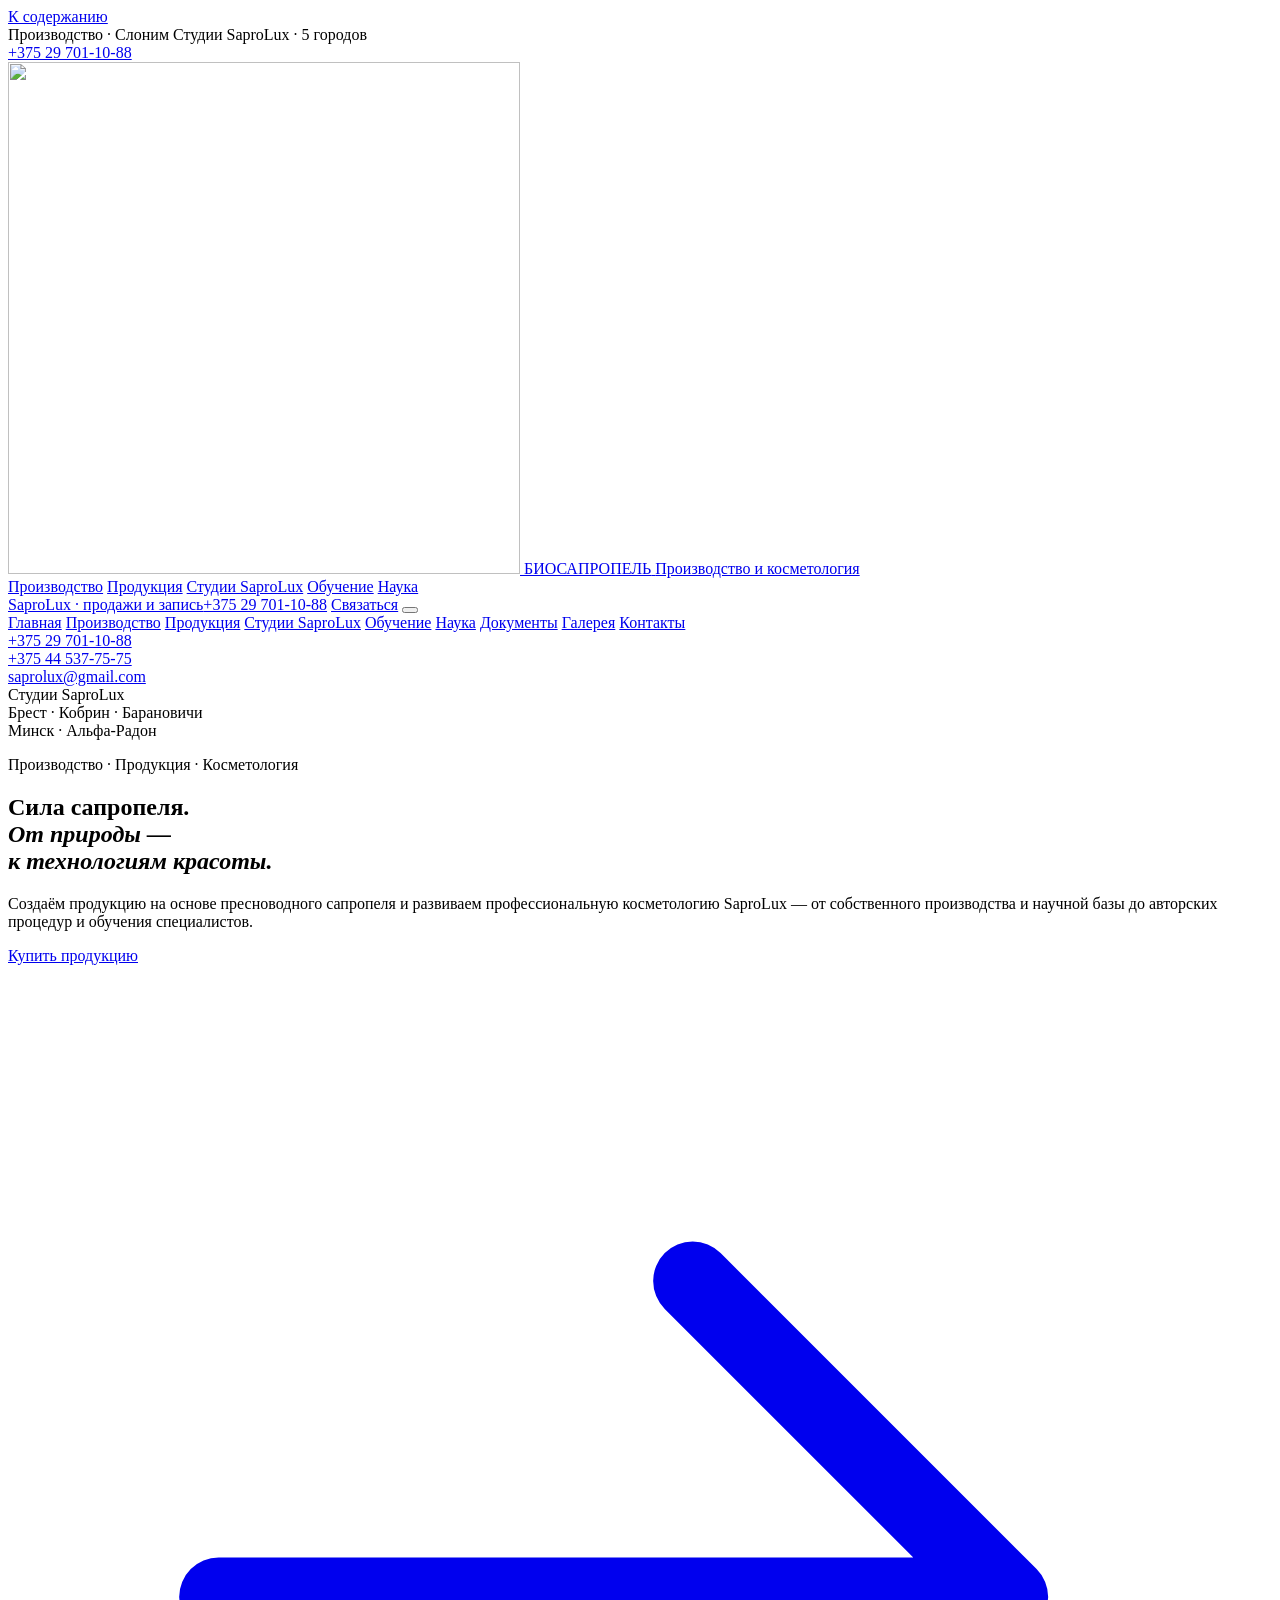
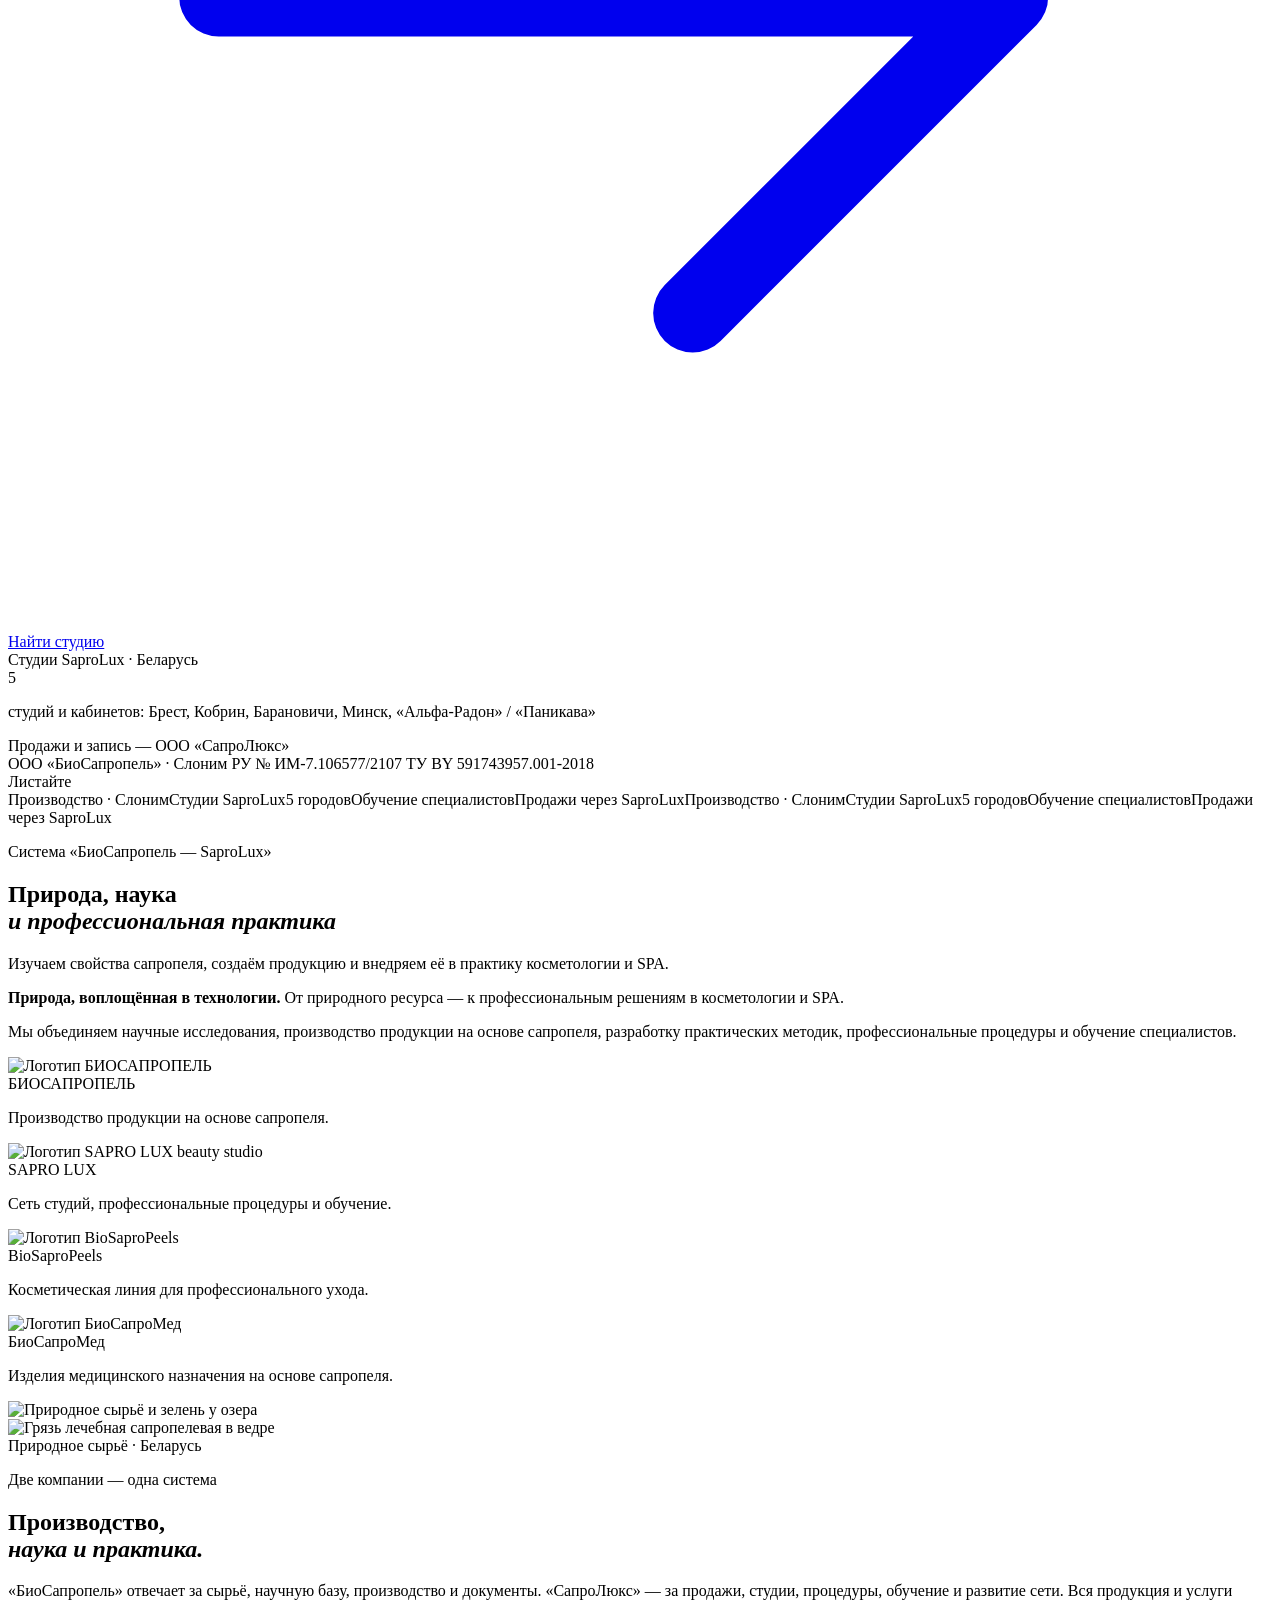
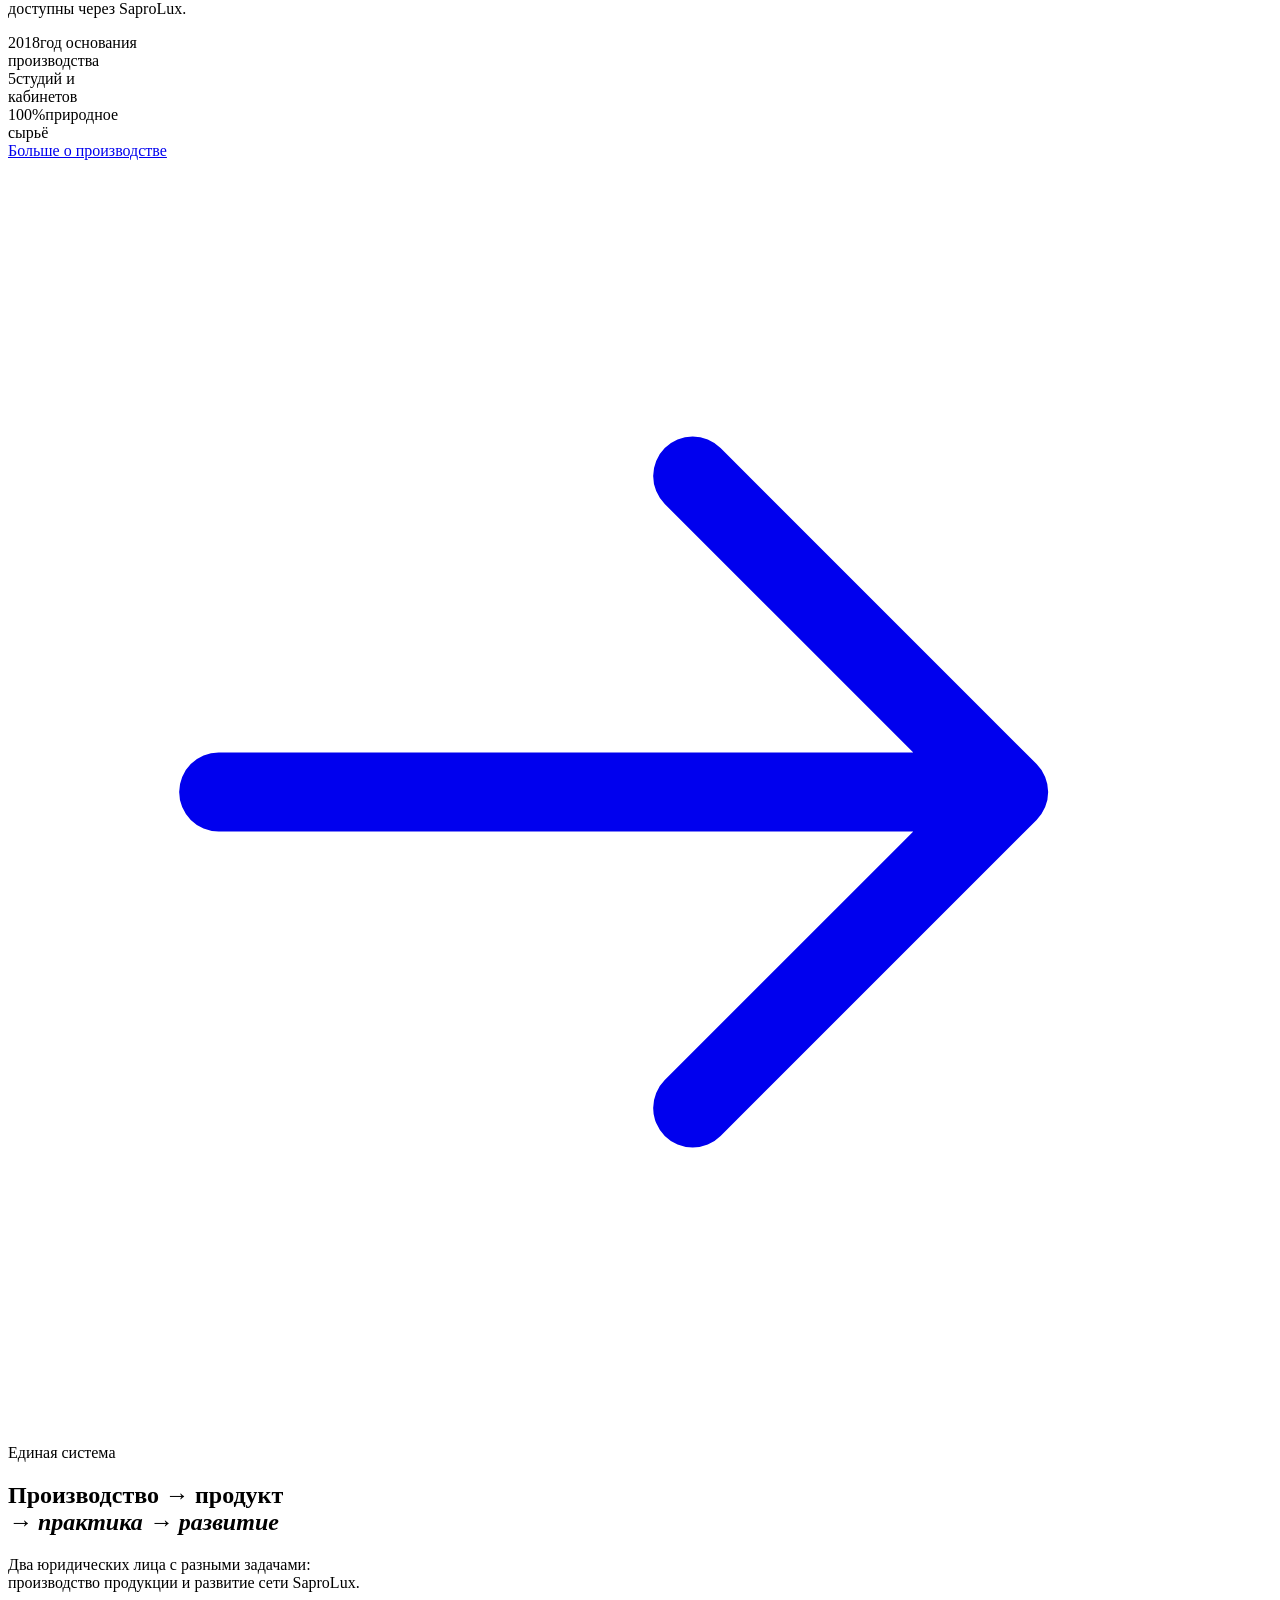
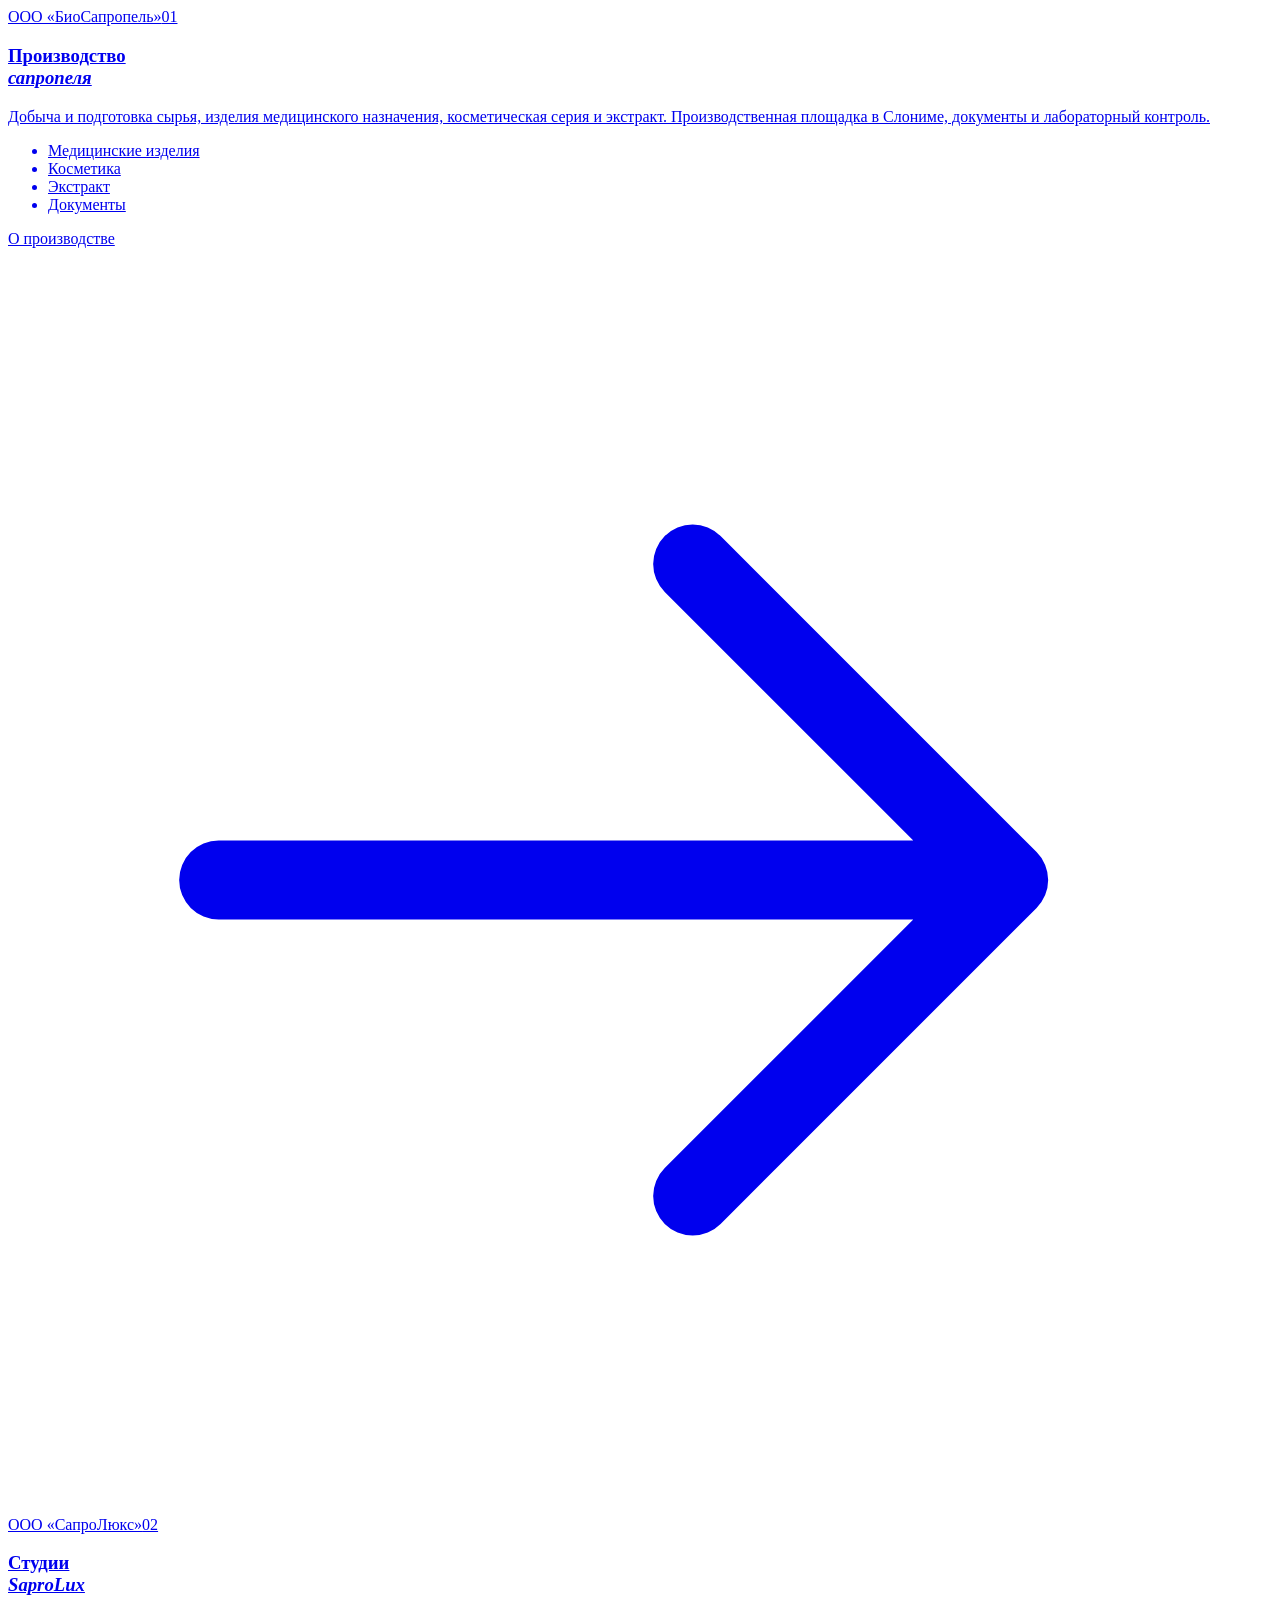
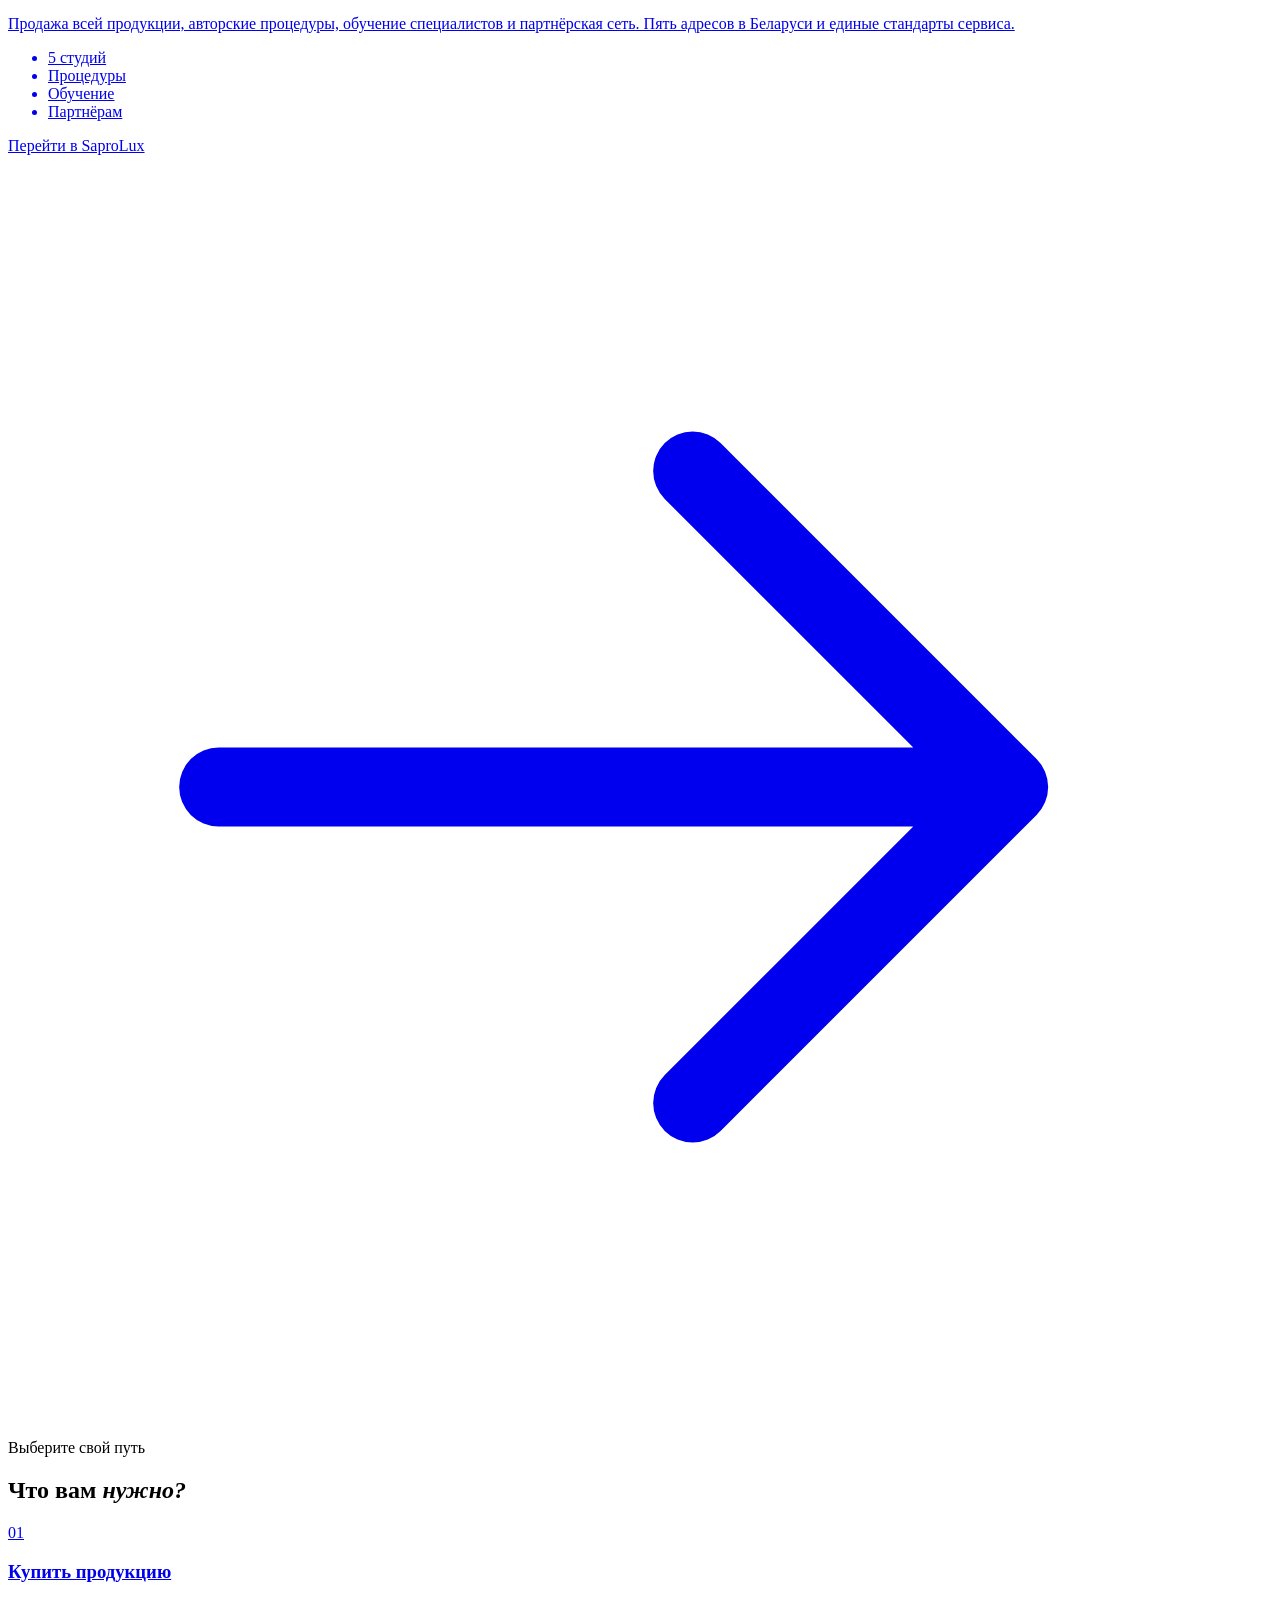
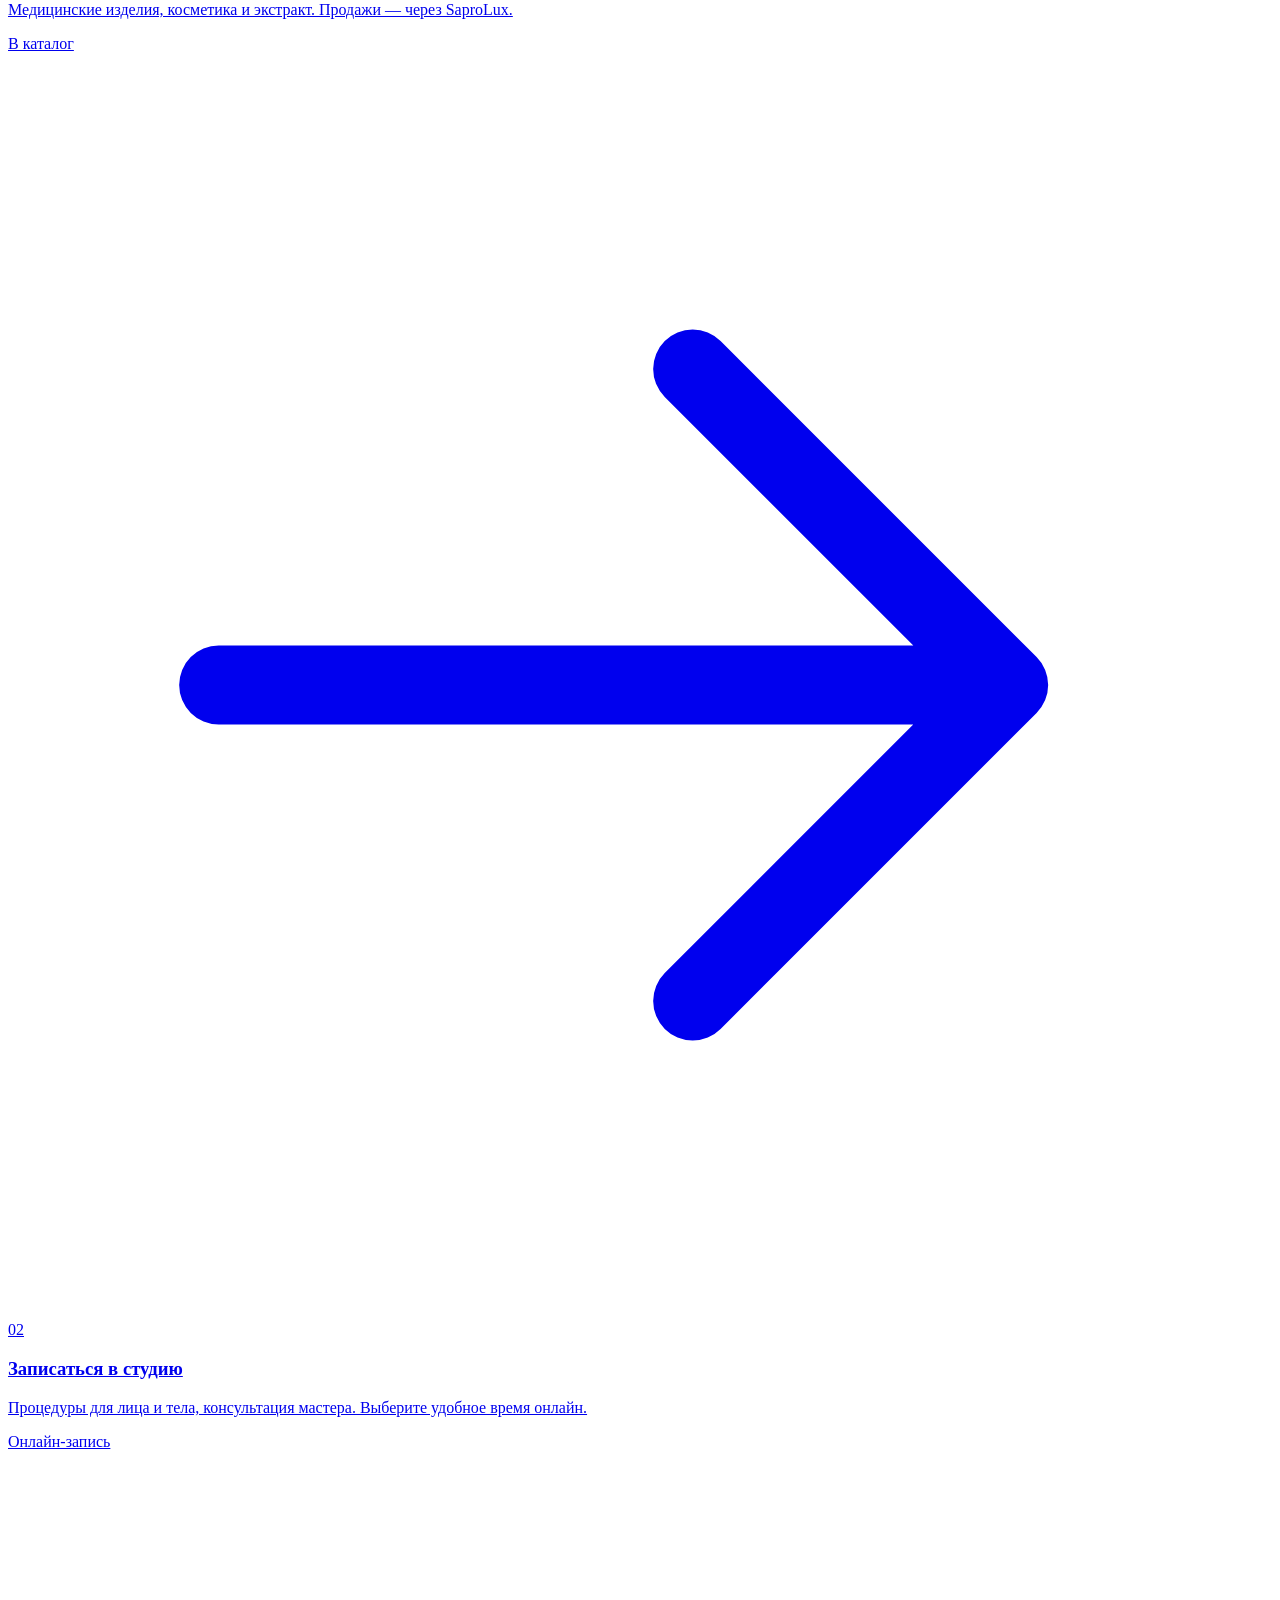
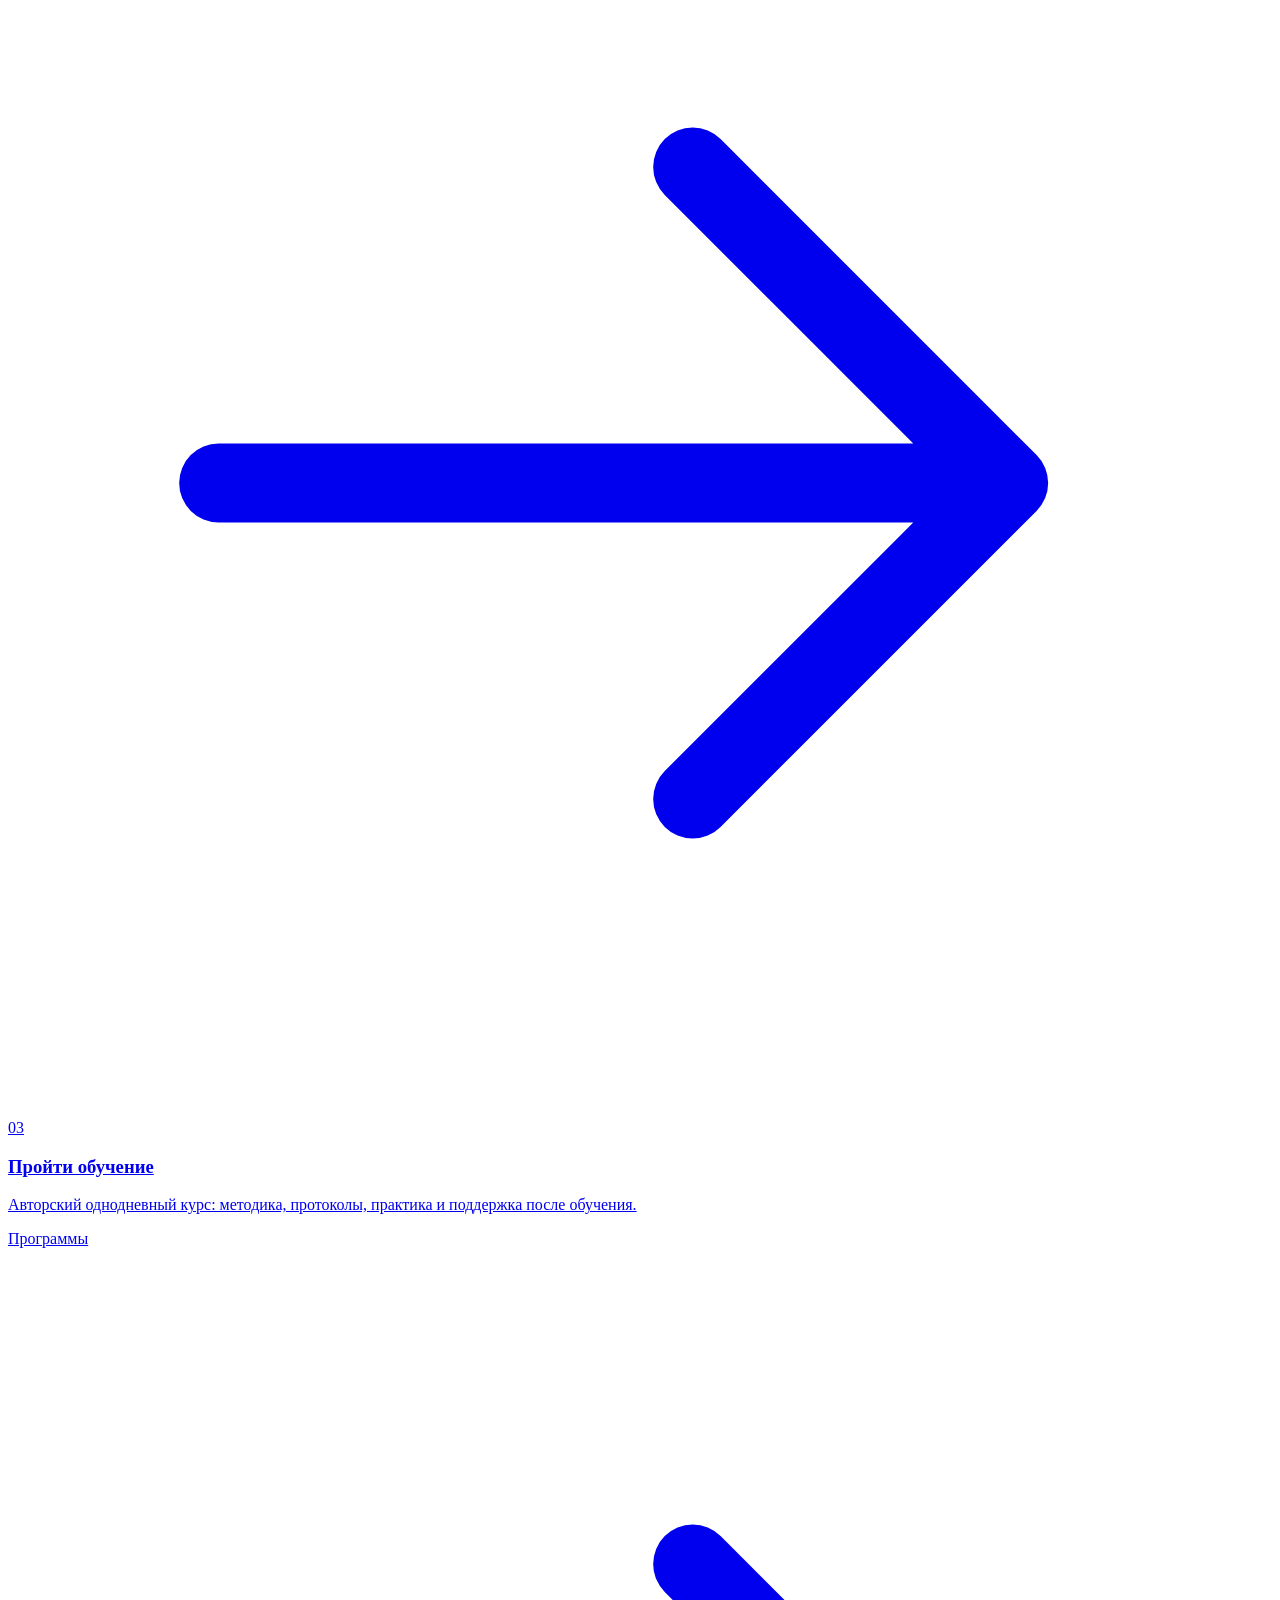
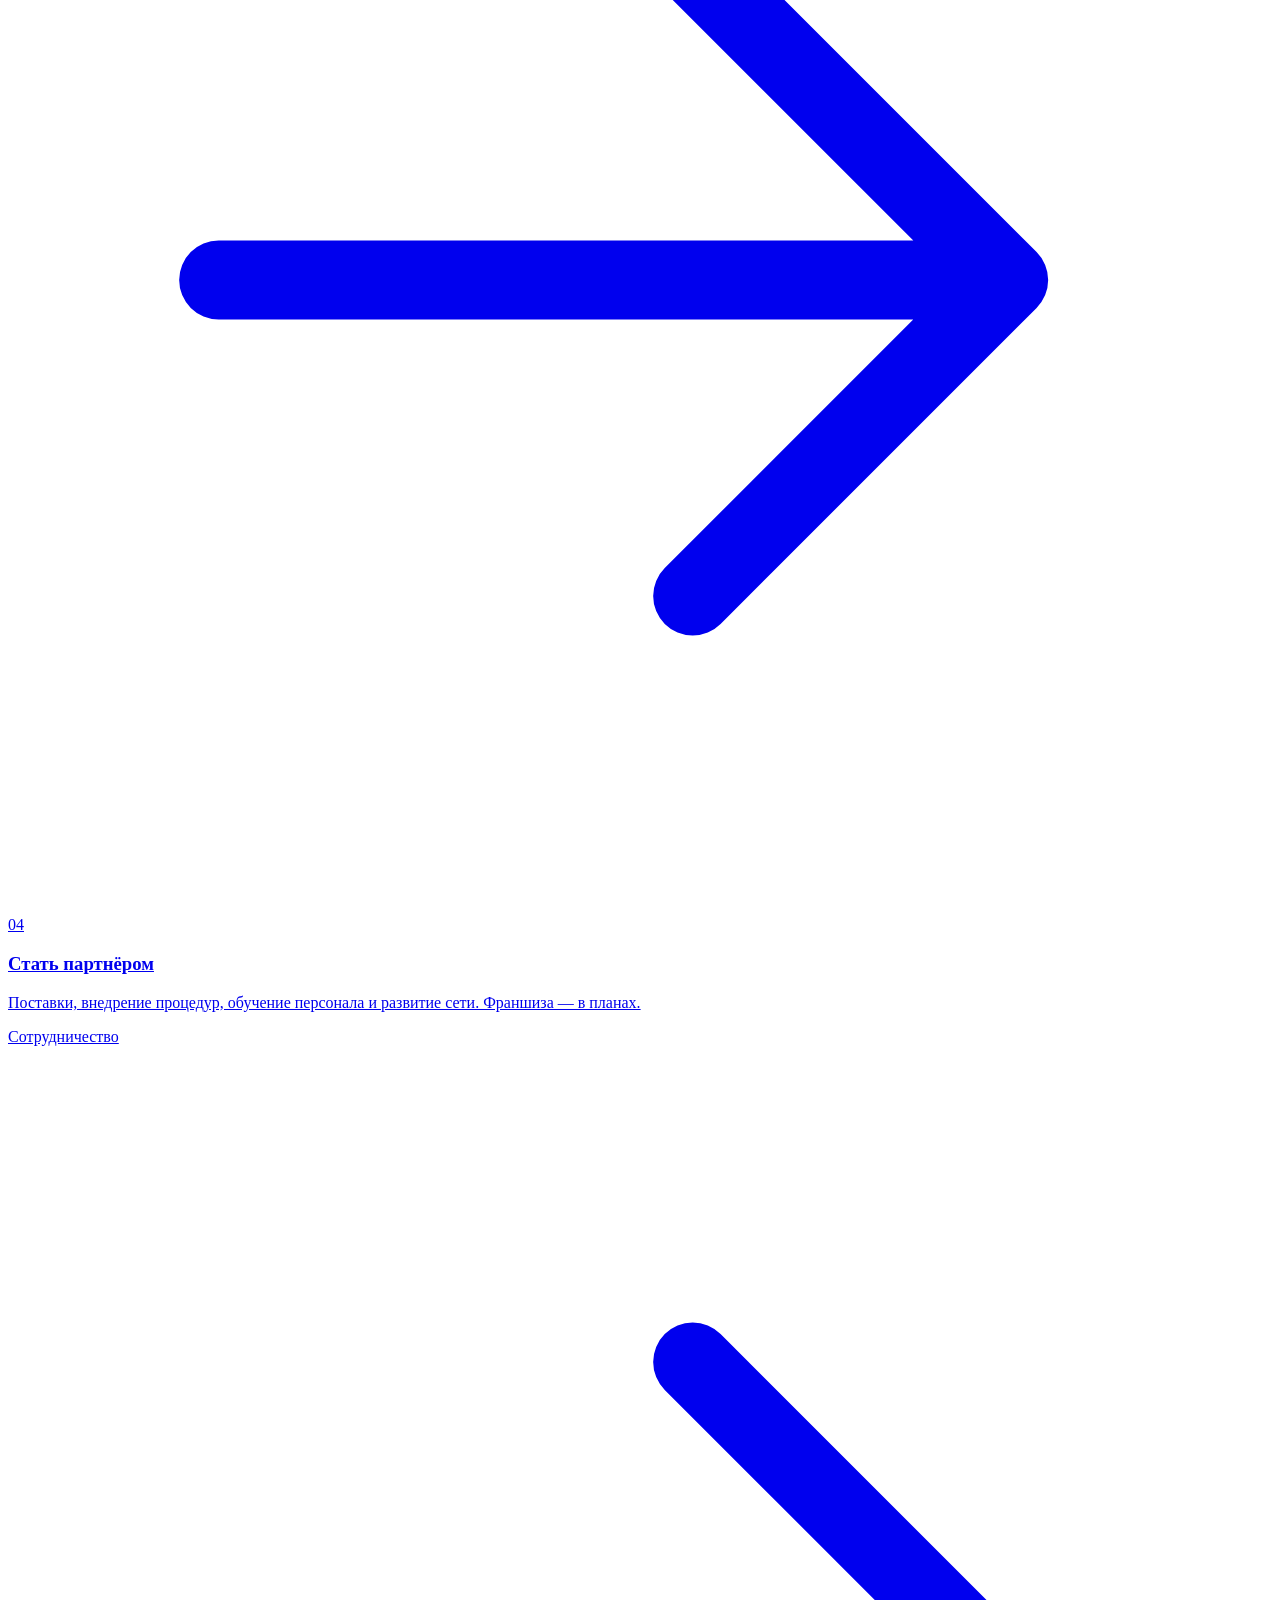
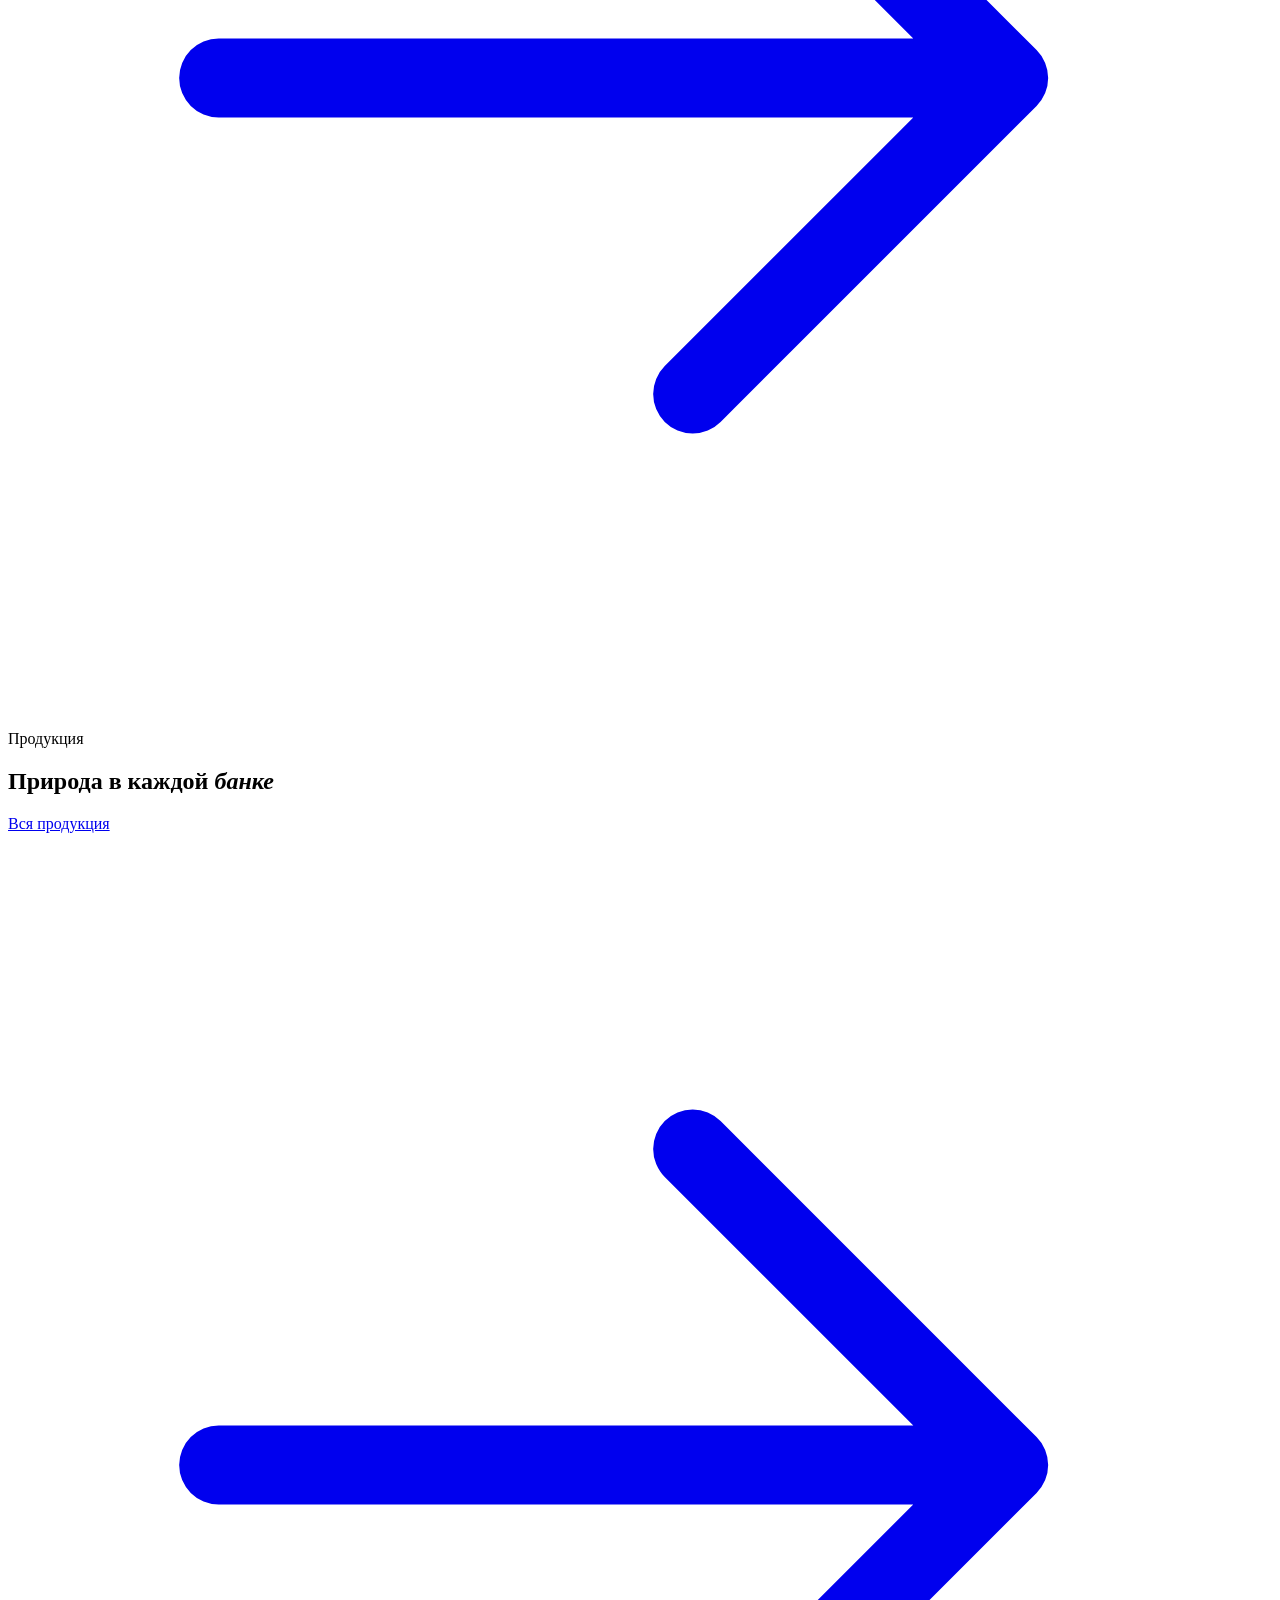
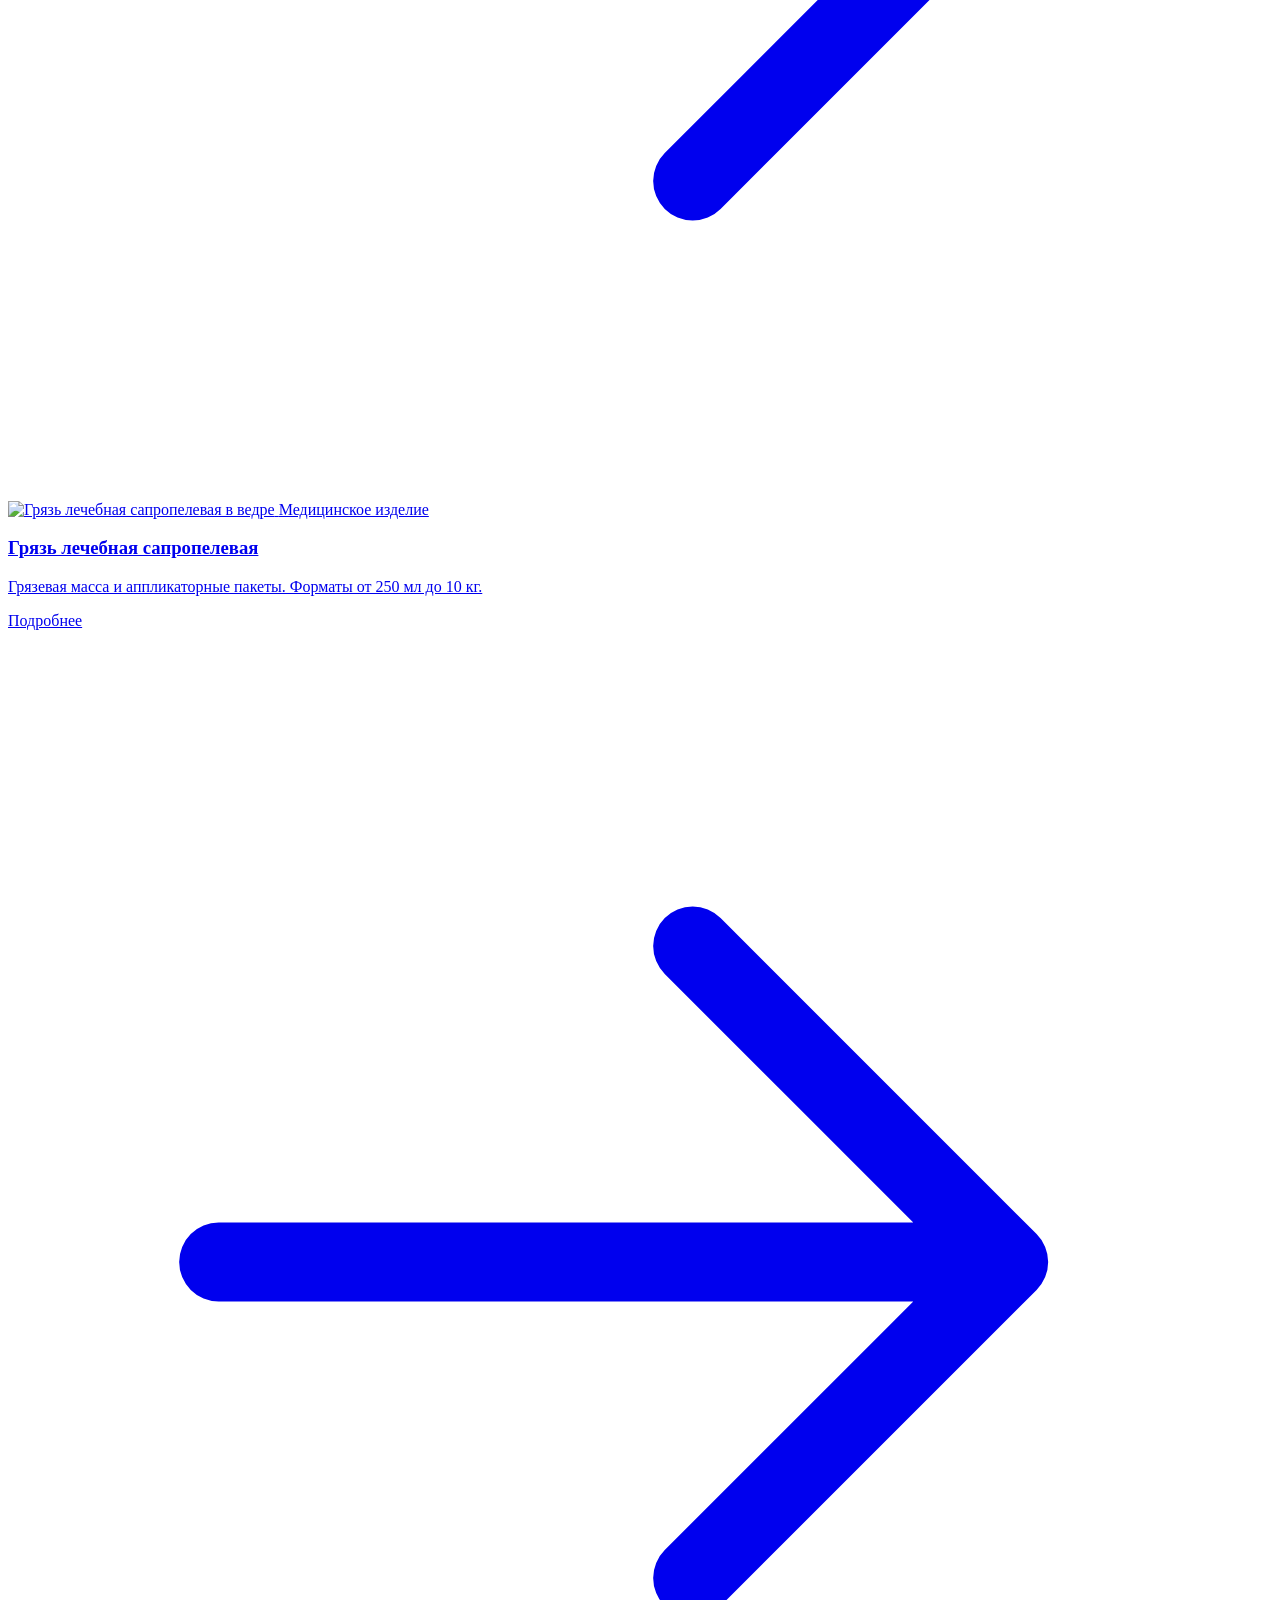
==== index.html @ c2a4fea3 "Add files via upload" ====
<!DOCTYPE html>
<html lang="ru">
<head>
  <meta charset="utf-8">
  <meta name="viewport" content="width=device-width, initial-scale=1">
  <meta name="theme-color" content="#07100b">
  <title>BIOSAPROPEL · производство, продукция и косметология SaproLux</title>
  <meta name="description" content="Собственное производство сапропелевой продукции, научная база, студии SaproLux, авторские процедуры и обучение специалистов.">
  <meta property="og:title" content="BIOSAPROPEL · производство, продукция и косметология SaproLux">
  <meta property="og:description" content="Собственное производство сапропелевой продукции, научная база, студии SaproLux, авторские процедуры и обучение специалистов.">
  <meta property="og:type" content="website">
  <link rel="canonical" href="https://biosapropel.by/">
  <meta property="og:url" content="https://biosapropel.by/">
  <meta property="og:site_name" content="BIOSAPROPEL">
  <meta property="og:locale" content="ru_RU">
  <meta property="og:image" content="https://biosapropel.by/assets/img/og-default.jpg">
  <meta property="og:image:width" content="1200">
  <meta property="og:image:height" content="630">
  <meta property="og:image:alt" content="BIOSAPROPEL — производство, продукция и косметология SaproLux">
  <meta name="twitter:card" content="summary_large_image">
  <meta name="twitter:title" content="BIOSAPROPEL · производство, продукция и косметология SaproLux">
  <meta name="twitter:description" content="Собственное производство сапропелевой продукции, научная база, студии SaproLux, авторские процедуры и обучение специалистов.">
  <meta name="twitter:image" content="https://biosapropel.by/assets/img/og-default.jpg">
  <link rel="icon" href="favicon.ico" sizes="any">
  <link rel="apple-touch-icon" href="assets/img/apple-touch-icon.png">
  <link rel="manifest" href="manifest.webmanifest">
  <link rel="icon" href="assets/img/favicon.svg" type="image/svg+xml">
  <link rel="stylesheet" href="assets/css/style.css">
  <script>document.documentElement.classList.add("js");</script>
  <script type="application/ld+json">
  {
    "@context": "https://schema.org",
    "@graph": [
      {
        "@type": "Organization",
        "@id": "https://biosapropel.by/#biosapropel",
        "name": "БиоСапропель",
        "legalName": "ООО «БиоСапропель»",
        "url": "https://biosapropel.by/",
        "logo": "https://biosapropel.by/assets/img/icon-512.png",
        "email": "biosapropel@mail.ru",
        "telephone": "+375445142225",
        "address": {
          "@type": "PostalAddress",
          "postalCode": "231800",
          "addressCountry": "BY",
          "addressRegion": "Гродненская область",
          "addressLocality": "Слоним",
          "streetAddress": "ул. Советская, 68А"
        }
      },
      {
        "@type": "Organization",
        "@id": "https://biosapropel.by/#saprolux",
        "name": "SaproLux",
        "legalName": "ООО «СапроЛюкс»",
        "email": "saprolux@gmail.com",
        "telephone": "+375297011088",
        "sameAs": ["https://instagram.com/sapro_lux"]
      },
      {
        "@type": "WebSite",
        "@id": "https://biosapropel.by/#website",
        "url": "https://biosapropel.by/",
        "name": "BIOSAPROPEL",
        "inLanguage": "ru",
        "publisher": {"@id": "https://biosapropel.by/#biosapropel"}
      },
      {
        "@type": "WebPage",
        "@id": "https://biosapropel.by/#webpage",
        "url": "https://biosapropel.by/",
        "name": "BIOSAPROPEL · производство, продукция и косметология SaproLux",
        "isPartOf": {"@id": "https://biosapropel.by/#website"},
        "about": [
          {"@id": "https://biosapropel.by/#biosapropel"},
          {"@id": "https://biosapropel.by/#saprolux"}
        ],
        "inLanguage": "ru"
      }
    ]
  }
  </script>
</head>
<body class="page-home">
  <a class="skip-link" href="#main">К содержанию</a><div class="topbar">
    <div class="container topbar__inner">
      <div class="topbar__group">
        <span>Производство · Слоним</span>
        <span class="topbar__dot"></span>
        <span class="topbar__group--middle">Студии SaproLux · 5 городов</span>
      </div>
      <div class="topbar__group">
        <a class="topbar__link" href="tel:+375297011088">+375 29 701-10-88</a>
      </div>
    </div>
  </div>
  <header class="site-header" id="header">
    <div class="container site-header__inner">
      <a class="site-logo" href="/" aria-label="БиоСапропель — SaproLux, на главную">
        <img class="site-logo__mark" src="assets/img/brands/logo-biosapropel-round.png" alt="" width="512" height="512">
        <span class="site-logo__text">
          <span class="site-logo__name">БИОСАПРОПЕЛЬ</span>
          <span class="site-logo__sub">Производство и косметология</span>
        </span>
      </a>
      <nav class="main-nav" aria-label="Основная навигация">
        <a href="production.html">Производство</a>
        <a href="products.html">Продукция</a>
        <a href="studios.html">Студии SaproLux</a>
        <a href="training.html">Обучение</a>
        <a href="science.html">Наука</a>
        
      </nav>
      <div class="header-actions">
        <a class="header-phone" href="tel:+375297011088"><span>SaproLux · продажи и запись</span>+375 29 701-10-88</a>
        <a class="btn btn--gold btn--sm" href="contacts.html#contact-form">Связаться</a>
        <button class="burger" type="button" aria-label="Открыть меню" aria-expanded="false" aria-controls="mobile-menu">
          <span></span><span></span><span></span>
        </button>
      </div>
    </div>
  </header>
  <div class="mobile-menu" id="mobile-menu" aria-hidden="true">
    <div class="container">
      <nav class="mobile-menu__nav" aria-label="Мобильная навигация">
        <a href="/" aria-current="page">Главная</a>
        <a href="production.html">Производство</a>
        <a href="products.html">Продукция</a>
        <a href="studios.html">Студии SaproLux</a>
        <a href="training.html">Обучение</a>
        
        <a href="science.html">Наука</a>
        <a href="documents.html">Документы</a>
        <a href="gallery.html">Галерея</a>
        <a href="contacts.html">Контакты</a>
      </nav>
      <div class="mobile-menu__meta">
        <div>
          <a href="tel:+375297011088">+375 29 701-10-88</a><br>
          <a href="tel:+375445377575">+375 44 537-75-75</a><br>
          <a href="mailto:saprolux@gmail.com">saprolux@gmail.com</a>
        </div>
        <div>Студии SaproLux<br>Брест · Кобрин · Барановичи<br>Минск · Альфа-Радон</div>
      </div>
    </div>
  </div>
  <main id="main">
  <section class="hero">
    <div class="hero__bg" style="background-image:url('assets/img/hero-lake.jpg')"></div>
    <div class="hero__veil"></div>
    <div class="container hero__inner">
      <div class="hero__content">
        <p class="eyebrow reveal">Производство · Продукция · Косметология</p>
        <h1 class="reveal" data-delay="1">Сила сапропеля.<br><em>От природы —<br>к технологиям красоты.</em></h1>
        <p class="hero__text reveal" data-delay="2">Создаём продукцию на основе пресноводного сапропеля и развиваем профессиональную косметологию SaproLux — от собственного производства и научной базы до авторских процедур и обучения специалистов.</p>
        <div class="hero__actions reveal" data-delay="3">
          <a class="btn btn--gold" href="products.html">Купить продукцию <svg viewBox="0 0 24 24" fill="none" aria-hidden="true"><path d="M4 12h15M13 6l6 6-6 6" stroke="currentColor" stroke-width="1.5" stroke-linecap="round" stroke-linejoin="round"/></svg></a>
          <a class="btn btn--ghost" href="studios.html">Найти студию</a>
        </div>
      </div>
      <aside class="hero__aside reveal" data-delay="2">
        <div class="hero__place">Студии SaproLux · Беларусь</div>
        <div class="hero-card">
          <span class="hero-card__num">5</span>
          <p>студий и кабинетов: Брест, Кобрин, Барановичи, Минск, «Альфа-Радон» / «Паникава»</p>
          <span class="hero-card__src">Продажи и запись — ООО «СапроЛюкс»</span>
        </div>
      </aside>
      <div class="hero__meta reveal" data-delay="3">
        <div class="hero__tags">
          <span>ООО «БиоСапропель» · Слоним</span>
          <span>РУ № ИМ-7.106577/2107</span>
          <span>ТУ BY 591743957.001-2018</span>
        </div>
        <div class="hero__scroll"><span>Листайте</span><span class="hero__scroll-line"></span></div>
      </div>
    </div>
  </section>

  <div class="marquee" aria-hidden="true"><div class="marquee__track"><span class="marquee__item">Производство · Слоним</span><span class="marquee__item">Студии SaproLux</span><span class="marquee__item">5 городов</span><span class="marquee__item">Обучение специалистов</span><span class="marquee__item">Продажи через SaproLux</span><span class="marquee__item">Производство · Слоним</span><span class="marquee__item">Студии SaproLux</span><span class="marquee__item">5 городов</span><span class="marquee__item">Обучение специалистов</span><span class="marquee__item">Продажи через SaproLux</span></div></div>

  <section class="philosophy section">
    <div class="container">
      <div class="philosophy__head">
        <div class="reveal">
          <p class="eyebrow">Система «БиоСапропель — SaproLux»</p>
          <h2>Природа, наука<br><em>и профессиональная практика</em></h2>
        </div>
        <div class="philosophy__body reveal" data-delay="1">
          <p>Изучаем свойства сапропеля, создаём продукцию и внедряем её в практику косметологии и SPA.</p>
          <p><strong>Природа, воплощённая в технологии.</strong> От природного ресурса — к профессиональным решениям в косметологии и SPA.</p>
        </div>
      </div>
      <p class="philosophy__note reveal">Мы объединяем научные исследования, производство продукции на основе сапропеля, разработку практических методик, профессиональные процедуры и обучение специалистов.</p>
      <div class="brand-wall">
        <article class="brand-tile reveal">
          <div class="brand-tile__logo brand-tile__logo--mark"><img src="assets/img/brands/logo-biosapropel-round.png" alt="Логотип БИОСАПРОПЕЛЬ" loading="lazy"></div>
          <span class="brand-tile__name">БИОСАПРОПЕЛЬ</span>
          <p>Производство продукции на основе сапропеля.</p>
        </article>
        <article class="brand-tile reveal" data-delay="1">
          <div class="brand-tile__logo brand-tile__logo--saprolux"><img src="assets/img/brands/logo-saprolux-light.png" alt="Логотип SAPRO LUX beauty studio" loading="lazy"></div>
          <span class="brand-tile__name">SAPRO LUX</span>
          <p>Сеть студий, профессиональные процедуры и обучение.</p>
        </article>
        <article class="brand-tile brand-tile--gold reveal" data-delay="2">
          <div class="brand-tile__logo brand-tile__logo--wide"><img src="assets/img/brands/logo-biosapropeels-dark.png" alt="Логотип BioSaproPeels" loading="lazy"></div>
          <span class="brand-tile__name">BioSaproPeels</span>
          <p>Косметическая линия для профессионального ухода.</p>
        </article>
        <article class="brand-tile reveal" data-delay="3">
          <div class="brand-tile__logo brand-tile__logo--wide"><img src="assets/img/brands/logo-biosapromed-light.png" alt="Логотип БиоСапроМед" loading="lazy"></div>
          <span class="brand-tile__name">БиоСапроМед</span>
          <p>Изделия медицинского назначения на основе сапропеля.</p>
        </article>
      </div>
    </div>
  </section>

  <section class="section">
    <div class="container">
      <div class="intro__grid">
        <div class="intro__media reveal">
          <div class="intro__img-main">
            <img src="assets/img/leaves.jpg" alt="Природное сырьё и зелень у озера" loading="lazy">
          </div>
          <div class="intro__img-small">
            <img src="assets/img/gallery/product-bucket-01.jpg" alt="Грязь лечебная сапропелевая в ведре" loading="lazy">
          </div>
          <span class="intro__caption">Природное сырьё · Беларусь</span>
        </div>
        <div class="intro__body reveal" data-delay="1">
          <p class="eyebrow">Две компании — одна система</p>
          <h2>Производство,<br><em>наука и практика.</em></h2>
          <p class="lead">«БиоСапропель» отвечает за сырьё, научную базу, производство и документы. «СапроЛюкс» — за продажи, студии, процедуры, обучение и развитие сети. Вся продукция и услуги доступны через SaproLux.</p>
          <div class="intro__facts">
            <div class="fact"><span class="fact__num">2018</span><span class="fact__label">год основания<br>производства</span></div>
            <div class="fact"><span class="fact__num">5</span><span class="fact__label">студий и<br>кабинетов</span></div>
            <div class="fact"><span class="fact__num">100%</span><span class="fact__label">природное<br>сырьё</span></div>
          </div>
          <a class="arrow-link" href="production.html">Больше о производстве <svg viewBox="0 0 24 24" fill="none" aria-hidden="true"><path d="M4 12h15M13 6l6 6-6 6" stroke="currentColor" stroke-width="1.5" stroke-linecap="round" stroke-linejoin="round"/></svg></a>
        </div>
      </div>
    </div>
  </section>

  <section class="section section--tight">
    <div class="container">
      <div class="section-head">
        <div class="section-head__title reveal">
          <p class="eyebrow">Единая система</p>
          <h2>Производство → продукт<br><em>→ практика → развитие</em></h2>
        </div>
        <p class="lead reveal" data-delay="1" style="max-width:360px">Два юридических лица с разными задачами: производство продукции и развитие сети SaproLux.</p>
      </div>
      <div class="brand-grid">
        <a class="brand-card reveal" href="production.html">
          <div class="brand-card__top"><span class="brand-card__label">ООО «БиоСапропель»</span><span class="brand-card__index">01</span></div>
          <h3>Производство<br><em>сапропеля</em></h3>
          <p>Добыча и подготовка сырья, изделия медицинского назначения, косметическая серия и экстракт. Производственная площадка в Слониме, документы и лабораторный контроль.</p>
          <ul class="brand-card__list"><li>Медицинские изделия</li><li>Косметика</li><li>Экстракт</li><li>Документы</li></ul>
          <span class="arrow-link">О производстве <svg viewBox="0 0 24 24" fill="none" aria-hidden="true"><path d="M4 12h15M13 6l6 6-6 6" stroke="currentColor" stroke-width="1.5" stroke-linecap="round" stroke-linejoin="round"/></svg></span>
        </a>
        <a class="brand-card brand-card--dark reveal" data-delay="1" href="studios.html">
          <div class="brand-card__top"><span class="brand-card__label">ООО «СапроЛюкс»</span><span class="brand-card__index">02</span></div>
          <h3>Студии<br><em>SaproLux</em></h3>
          <p>Продажа всей продукции, авторские процедуры, обучение специалистов и партнёрская сеть. Пять адресов в Беларуси и единые стандарты сервиса.</p>
          <ul class="brand-card__list"><li>5 студий</li><li>Процедуры</li><li>Обучение</li><li>Партнёрам</li></ul>
          <span class="arrow-link">Перейти в SaproLux <svg viewBox="0 0 24 24" fill="none" aria-hidden="true"><path d="M4 12h15M13 6l6 6-6 6" stroke="currentColor" stroke-width="1.5" stroke-linecap="round" stroke-linejoin="round"/></svg></span>
        </a>
      </div>
    </div>
  </section>

  <section class="section section--paper section--tight">
    <div class="container">
      <div class="section-head">
        <div class="section-head__title reveal">
          <p class="eyebrow">Выберите свой путь</p>
          <h2>Что вам <em>нужно?</em></h2>
        </div>
      </div>
      <div class="path-grid">
        <a class="path-card reveal" href="products.html">
          <span class="path-card__num">01</span>
          <h3>Купить продукцию</h3>
          <p>Медицинские изделия, косметика и экстракт. Продажи — через SaproLux.</p>
          <span class="path-card__arrow">В каталог <svg viewBox="0 0 24 24" fill="none" aria-hidden="true"><path d="M4 12h15M13 6l6 6-6 6" stroke="currentColor" stroke-width="1.5" stroke-linecap="round" stroke-linejoin="round"/></svg></span>
        </a>
        <a class="path-card reveal" data-delay="1" href="https://apnt.app/gricuk_tatyana" target="_blank" rel="noopener">
          <span class="path-card__num">02</span>
          <h3>Записаться в студию</h3>
          <p>Процедуры для лица и тела, консультация мастера. Выберите удобное время онлайн.</p>
          <span class="path-card__arrow">Онлайн-запись <svg viewBox="0 0 24 24" fill="none" aria-hidden="true"><path d="M4 12h15M13 6l6 6-6 6" stroke="currentColor" stroke-width="1.5" stroke-linecap="round" stroke-linejoin="round"/></svg></span>
        </a>
        <a class="path-card reveal" data-delay="2" href="training.html">
          <span class="path-card__num">03</span>
          <h3>Пройти обучение</h3>
          <p>Авторский однодневный курс: методика, протоколы, практика и поддержка после обучения.</p>
          <span class="path-card__arrow">Программы <svg viewBox="0 0 24 24" fill="none" aria-hidden="true"><path d="M4 12h15M13 6l6 6-6 6" stroke="currentColor" stroke-width="1.5" stroke-linecap="round" stroke-linejoin="round"/></svg></span>
        </a>
        <a class="path-card reveal" data-delay="3" href="training.html">
          <span class="path-card__num">04</span>
          <h3>Стать партнёром</h3>
          <p>Поставки, внедрение процедур, обучение персонала и развитие сети. Франшиза — в планах.</p>
          <span class="path-card__arrow">Сотрудничество <svg viewBox="0 0 24 24" fill="none" aria-hidden="true"><path d="M4 12h15M13 6l6 6-6 6" stroke="currentColor" stroke-width="1.5" stroke-linecap="round" stroke-linejoin="round"/></svg></span>
        </a>
      </div>
    </div>
  </section>

  <section class="section section--dark products">
    <div class="container">
      <div class="section-head">
        <div class="section-head__title reveal">
          <p class="eyebrow">Продукция</p>
          <h2>Природа в каждой <em>банке</em></h2>
        </div>
        <a class="arrow-link reveal" data-delay="1" href="products.html">Вся продукция <svg viewBox="0 0 24 24" fill="none" aria-hidden="true"><path d="M4 12h15M13 6l6 6-6 6" stroke="currentColor" stroke-width="1.5" stroke-linecap="round" stroke-linejoin="round"/></svg></a>
      </div>
      <div class="product-grid">
        <a class="product-card reveal" href="products.html">
          <span class="product-card__media">
            <img src="assets/img/gallery/product-bucket-01.jpg" alt="Грязь лечебная сапропелевая в ведре" loading="lazy">
            <span class="product-card__tag">Медицинское изделие</span>
          </span>
          <span class="product-card__body">
            <h3>Грязь лечебная сапропелевая</h3>
            <p>Грязевая масса и аппликаторные пакеты. Форматы от 250 мл до 10 кг.</p>
            <span class="product-card__link">Подробнее <svg viewBox="0 0 24 24" fill="none" aria-hidden="true"><path d="M4 12h15M13 6l6 6-6 6" stroke="currentColor" stroke-width="1.5" stroke-linecap="round" stroke-linejoin="round"/></svg></span>
          </span>
        </a>
        <a class="product-card reveal" data-delay="1" href="products.html">
          <span class="product-card__media">
            <img src="assets/img/gallery/product-extract-01.jpg" alt="Экстракт «БиоСапроМед»" loading="lazy">
            <span class="product-card__tag">Экстракт</span>
          </span>
          <span class="product-card__body">
            <h3>Экстракт «БиоСапроМед»</h3>
            <p>Концентрированная вытяжка из сапропелевой грязи. Полимерная бутылка 1 л.</p>
            <span class="product-card__link">Подробнее <svg viewBox="0 0 24 24" fill="none" aria-hidden="true"><path d="M4 12h15M13 6l6 6-6 6" stroke="currentColor" stroke-width="1.5" stroke-linecap="round" stroke-linejoin="round"/></svg></span>
          </span>
        </a>
        <a class="product-card reveal" data-delay="2" href="products.html">
          <span class="product-card__media">
            <img src="assets/img/gallery/product-jar-01.jpg" alt="Косметика BioSaproPeels" loading="lazy">
            <span class="product-card__tag">Косметика</span>
          </span>
          <span class="product-card__body">
            <h3>Косметическая серия</h3>
            <p>Маски и уход за кожей на основе косметического сапропеля.</p>
            <span class="product-card__link">Подробнее <svg viewBox="0 0 24 24" fill="none" aria-hidden="true"><path d="M4 12h15M13 6l6 6-6 6" stroke="currentColor" stroke-width="1.5" stroke-linecap="round" stroke-linejoin="round"/></svg></span>
          </span>
        </a>
      </div>
      <p class="table-note reveal">Продажи продукции осуществляет ООО «СапроЛюкс». Цены и условия поставки — по запросу.</p>
    </div>
  </section>

  <section class="section section--tight">
    <div class="container">
      <div class="section-head">
        <div class="section-head__title reveal">
          <p class="eyebrow">Фотогалерея</p>
          <h2>Реальные продукты<br><em>и реальные результаты</em></h2>
        </div>
        <a class="arrow-link reveal" data-delay="1" href="gallery.html">Смотреть галерею <svg viewBox="0 0 24 24" fill="none" aria-hidden="true"><path d="M4 12h15M13 6l6 6-6 6" stroke="currentColor" stroke-width="1.5" stroke-linecap="round" stroke-linejoin="round"/></svg></a>
      </div>
      <div class="gallery-preview reveal">
        <a class="gallery-preview__item" href="gallery.html">
          <img src="assets/img/gallery/procedure-face-02-640.jpg" alt="Сапропелевая маска для лица" loading="lazy">
          <span>Процедуры</span>
        </a>
        <a class="gallery-preview__item" href="gallery.html">
          <img src="assets/img/gallery/product-jar-01-640.jpg" alt="Косметика BioSaproPeels" loading="lazy">
          <span>Косметика</span>
        </a>
        <a class="gallery-preview__item" href="gallery.html">
          <img src="assets/img/gallery/team-01-640.jpg" alt="Команда SaproLux" loading="lazy">
          <span>Команда</span>
        </a>
        <a class="gallery-preview__item" href="gallery.html">
          <img src="assets/img/gallery/result-face-01-after-640.jpg" alt="Результат ухода за кожей лица" loading="lazy">
          <span>Результаты</span>
        </a>
        <a class="gallery-preview__item" href="gallery.html">
          <img src="assets/img/gallery/product-extract-01-640.jpg" alt="Экстракт «БиоСапроМед»" loading="lazy">
          <span>Экстракт</span>
        </a>
        <a class="gallery-preview__item" href="gallery.html">
          <img src="assets/img/gallery/procedure-mud-01-640.jpg" alt="Сапропелевая масса" loading="lazy">
          <span>Сапропель</span>
        </a>
      </div>
    </div>
  </section>

  <section class="section">
    <div class="container">
      <div class="section-head">
        <div class="section-head__title reveal">
          <p class="eyebrow">О сапропеле</p>
          <h2>Сила, у которой<br><em>научное основание</em></h2>
        </div>
        <a class="arrow-link reveal" data-delay="1" href="science.html">Научная база <svg viewBox="0 0 24 24" fill="none" aria-hidden="true"><path d="M4 12h15M13 6l6 6-6 6" stroke="currentColor" stroke-width="1.5" stroke-linecap="round" stroke-linejoin="round"/></svg></a>
      </div>
      <div class="why-grid">
        <div class="why-card reveal">
          <span class="why-card__num">01</span>
          <h3>Минералы и микроэлементы</h3>
          <p>Природный комплекс макро- и микроэлементов, органических веществ и аминокислот в естественной концентрации.</p>
        </div>
        <div class="why-card reveal" data-delay="1">
          <span class="why-card__num">02</span>
          <h3>Гуминовые кислоты</h3>
          <p>Компоненты природного сырья, которые изучаются в составе сапропеля и применяются в косметических формулах.</p>
        </div>
        <div class="why-card reveal" data-delay="2">
          <span class="why-card__num">03</span>
          <h3>Лабораторный контроль</h3>
          <p>Сырьё и партии продукции проходят контроль по показателям, установленным техническими условиями предприятия.</p>
        </div>
        <div class="why-card reveal" data-delay="3">
          <span class="why-card__num">04</span>
          <h3>Подтверждённый статус</h3>
          <p>Изделие медицинского назначения «Грязь лечебная сапропелевая» имеет регистрационное удостоверение Минздрава РБ.</p>
        </div>
      </div>
      <div class="why__note reveal">
        <svg viewBox="0 0 24 24" fill="none" aria-hidden="true"><circle cx="12" cy="12" r="9" stroke="currentColor" stroke-width="1.4"/><path d="M12 11v5.5M12 7.8v.4" stroke="currentColor" stroke-width="1.5" stroke-linecap="round"/></svg>
        <span>Сапропель — пресноводный, бессульфидный, среднезольный. Сырьё добывается филиалом «Санаторий «Радон» ОАО «Белагроздравница».</span>
      </div>
    </div>
  </section>

  <section class="section section--sand">
    <div class="container">
      <div class="ritual__grid">
        <div class="ritual__media reveal">
          <img src="assets/img/gallery/result-body-02.jpg" alt="Сапропелевое обёртывание для тела" loading="lazy">
          <span class="ritual__badge">Студии<br>SaproLux</span>
        </div>
        <div class="ritual__body reveal" data-delay="1">
          <p class="eyebrow">Применение</p>
          <h2>Практика<br><em>в студиях SaproLux</em></h2>
          <p class="lead">Косметический сапропель применяется в масках, обёртываниях и комплексных ритуалах. Программу подбирает мастер после короткой консультации.</p>
          <div class="ritual__list">
            <div class="ritual-item"><span class="ritual-item__num">01</span><span class="ritual-item__title">Маски для лица</span><span class="ritual-item__meta">по запросу</span></div>
            <div class="ritual-item"><span class="ritual-item__num">02</span><span class="ritual-item__title">Уход за лицом, шеей и декольте</span><span class="ritual-item__meta">по запросу</span></div>
            <div class="ritual-item"><span class="ritual-item__num">03</span><span class="ritual-item__title">Обёртывания для тела</span><span class="ritual-item__meta">по запросу</span></div>
            <div class="ritual-item"><span class="ritual-item__num">04</span><span class="ritual-item__title">Маски для рук и стоп</span><span class="ritual-item__meta">по запросу</span></div>
            <div class="ritual-item"><span class="ritual-item__num">05</span><span class="ritual-item__title">Комплексные SPA-ритуалы</span><span class="ritual-item__meta">по запросу</span></div>
          </div>
          <a class="arrow-link" href="services.html">Все услуги <svg viewBox="0 0 24 24" fill="none" aria-hidden="true"><path d="M4 12h15M13 6l6 6-6 6" stroke="currentColor" stroke-width="1.5" stroke-linecap="round" stroke-linejoin="round"/></svg></a>
        </div>
      </div>
    </div>
  </section>

  <section class="studios-band">
    <div class="studios-band__bg" style="background-image:url('assets/img/gallery/team-02.jpg')"></div>
    <div class="studios-band__veil"></div>
    <div class="container studios-band__inner">
      <div class="studios-band__body reveal">
        <p class="eyebrow">Студии SaproLux</p>
        <h2>Пять адресов.<br><em>Один подход.</em></h2>
        <p class="lead">Брест, Кобрин, Барановичи, Минск и кабинет в санатории «Альфа-Радон» / ТЦ «Паникава». Продажи продукции, процедуры и обучение — ООО «СапроЛюкс».</p>
        <div class="studios-band__actions">
          <a class="btn btn--gold" href="studios.html">Адреса студий <svg viewBox="0 0 24 24" fill="none" aria-hidden="true"><path d="M4 12h15M13 6l6 6-6 6" stroke="currentColor" stroke-width="1.5" stroke-linecap="round" stroke-linejoin="round"/></svg></a>
          <a class="btn btn--ghost" href="https://apnt.app/gricuk_tatyana" target="_blank" rel="noopener">Записаться</a>
        </div>
      </div>
      <div class="city-list reveal" data-delay="1">
        <div class="city"><span class="city__name">Брест</span><span class="city__status">ул. Московская, 253</span></div>
        <div class="city"><span class="city__name">Кобрин</span><span class="city__status">ул. Дружбы, 2</span></div>
        <div class="city"><span class="city__name">Барановичи</span><span class="city__status">ул. Тексер, 4А</span></div>
        <div class="city"><span class="city__name">Минск</span><span class="city__status">ул. Будённого, 23</span></div>
        <div class="city"><span class="city__name">Альфа-Радон</span><span class="city__status">ТЦ «Паникава» · каб. 218</span></div>
      </div>
    </div>
  </section>

  <section class="section">
    <div class="container">
      <div class="docs-preview__grid">
        <div class="doc-feature reveal">
          <div class="doc-feature__img">
            <img src="assets/img/certificate.jpg" alt="Регистрационное удостоверение Министерства здравоохранения Республики Беларусь" loading="lazy">
          </div>
          <span class="doc-feature__seal">Минздрав<br>Республики<br>Беларусь</span>
        </div>
        <div class="docs-preview__body reveal" data-delay="1">
          <p class="eyebrow">Документы и экспертиза</p>
          <h2>Прозрачность<br><em>на каждом этапе</em></h2>
          <p class="lead">Документы на медицинские изделия, сырьё и производство. Часть документов на косметическую и пищевую продукцию находится в разработке.</p>
          <div class="doc-list">
            <a class="doc-row" href="assets/docs/registration-mud.pdf" target="_blank" rel="noopener">
              <span><span class="doc-row__type">PDF</span><span class="doc-row__name">Регистрационное удостоверение</span></span>
              <span class="doc-row__size">открыть</span>
              <span class="doc-row__icon"><svg viewBox="0 0 24 24" fill="none" aria-hidden="true"><path d="M7 17 17 7M8 7h9v9" stroke="currentColor" stroke-width="1.5" stroke-linecap="round" stroke-linejoin="round"/></svg></span>
            </a>
            <a class="doc-row" href="assets/docs/balneological-report.pdf" target="_blank" rel="noopener">
              <span><span class="doc-row__type">PDF</span><span class="doc-row__name">Бальнеологическое заключение</span></span>
              <span class="doc-row__size">открыть</span>
              <span class="doc-row__icon"><svg viewBox="0 0 24 24" fill="none" aria-hidden="true"><path d="M7 17 17 7M8 7h9v9" stroke="currentColor" stroke-width="1.5" stroke-linecap="round" stroke-linejoin="round"/></svg></span>
            </a>
            <a class="doc-row" href="assets/docs/commercial-offer.docx" download>
              <span><span class="doc-row__type">DOCX</span><span class="doc-row__name">Коммерческое предложение</span></span>
              <span class="doc-row__size">скачать</span>
              <span class="doc-row__icon"><svg viewBox="0 0 24 24" fill="none" aria-hidden="true"><path d="M12 4v11M7 11l5 5 5-5M5 20h14" stroke="currentColor" stroke-width="1.5" stroke-linecap="round" stroke-linejoin="round"/></svg></span>
            </a>
            <a class="doc-row" href="assets/docs/instructions.docx" download>
              <span><span class="doc-row__type">DOCX</span><span class="doc-row__name">Инструкция по применению</span></span>
              <span class="doc-row__size">скачать</span>
              <span class="doc-row__icon"><svg viewBox="0 0 24 24" fill="none" aria-hidden="true"><path d="M12 4v11M7 11l5 5 5-5M5 20h14" stroke="currentColor" stroke-width="1.5" stroke-linecap="round" stroke-linejoin="round"/></svg></span>
            </a>
          </div>
          <a class="arrow-link" href="documents.html">Все документы <svg viewBox="0 0 24 24" fill="none" aria-hidden="true"><path d="M4 12h15M13 6l6 6-6 6" stroke="currentColor" stroke-width="1.5" stroke-linecap="round" stroke-linejoin="round"/></svg></a>
        </div>
      </div>
    </div>
  </section>

  <section class="cta">
    <div class="container cta__inner">
      <div class="reveal">
        <p class="eyebrow">Продажи и запись · SaproLux</p>
        <h2 class="cta__title">Купить, записаться<br><em>или обучиться</em></h2>
        <p class="cta__text">Вся продукция, процедуры и курсы — через ООО «СапроЛюкс». Производственные вопросы и документы — через ООО «БиоСапропель».</p>
      </div>
      <div class="cta__actions reveal" data-delay="1">
        <a class="btn btn--gold" href="https://apnt.app/gricuk_tatyana" target="_blank" rel="noopener">Записаться онлайн <svg viewBox="0 0 24 24" fill="none" aria-hidden="true"><path d="M4 12h15M13 6l6 6-6 6" stroke="currentColor" stroke-width="1.5" stroke-linecap="round" stroke-linejoin="round"/></svg></a>
        <a class="btn btn--ghost" href="products.html">Купить продукцию</a>
        <a class="btn btn--ghost" href="training.html">Обучение</a>
        <a class="cta__phone" href="tel:+375297011088">+375 29 701-10-88</a>
        <span class="cta__phone-note">Ежедневно · 09:00–20:00 · 5 студий</span>
      </div>
    </div>
  </section>
</main>

<footer class="site-footer">
    <div class="container">
      <div class="footer__top">
        <div class="footer__brand">
          <div class="footer__title">О компании</div>
          <p>ООО «БиоСапропель» производит сапропелевую продукцию в Слониме. Продажи, студии, обучение и развитие сети SaproLux — ООО «СапроЛюкс».</p>
        </div>
        <div>
          <div class="footer__title">Навигация</div>
          <div class="footer__links">
            <a href="/">Главная</a>
            <a href="production.html">Производство</a>
            <a href="products.html">Продукция</a>
            <a href="documents.html">Документы</a>
            <a href="science.html">О сапропеле</a>
            <a href="gallery.html">Галерея</a>
          </div>
        </div>
        <div>
          <div class="footer__title">SaproLux</div>
          <div class="footer__links">
            <a href="studios.html">Студии</a>
            <a href="services.html">Услуги</a>
            <a href="training.html">Обучение</a>
            
            <a href="franchise.html">Франшиза · план</a>
            <a href="contacts.html">Контакты</a>
          </div>
        </div>
        <div>
          <div class="footer__title">Контакты</div>
          <div class="footer__contact">
            <div><strong>ООО «БиоСапропель»</strong>231800, Гродненская обл.,<br>г. Слоним, ул. Советская, 68«А»<br><a href="tel:+375445142225">+375 44 514-22-25</a><br><a href="mailto:biosapropel@mail.ru">biosapropel@mail.ru</a></div>
            <div><strong>ООО «СапроЛюкс»</strong><a href="tel:+375297011088">+375 29 701-10-88</a> · <a href="tel:+375445377575">+375 44 537-75-75</a><br><a href="mailto:saprolux@gmail.com">saprolux@gmail.com</a><br><a href="https://instagram.com/sapro_lux" target="_blank" rel="noopener">Instagram @sapro_lux</a></div>
          </div>
        </div>
      </div>
      <div class="footer__bottom">
        <span>© <span data-year>2026</span> ООО «БиоСапропель» · ООО «СапроЛюкс»</span>
        <span>Слоним · Республика Беларусь</span>
        <a href="privacy.html">Политика конфиденциальности</a>
        <a class="to-top" href="#" data-to-top>Наверх <svg viewBox="0 0 24 24" fill="none" aria-hidden="true"><path d="M12 20V5M6 11l6-6 6 6" stroke="currentColor" stroke-width="1.5" stroke-linecap="round" stroke-linejoin="round"/></svg></a>
      </div>
    </div>
    <div class="footer__big" aria-hidden="true">BIOSAPROPEL</div>
  </footer>
<script src="assets/js/main.js"></script>
</body>
</html>
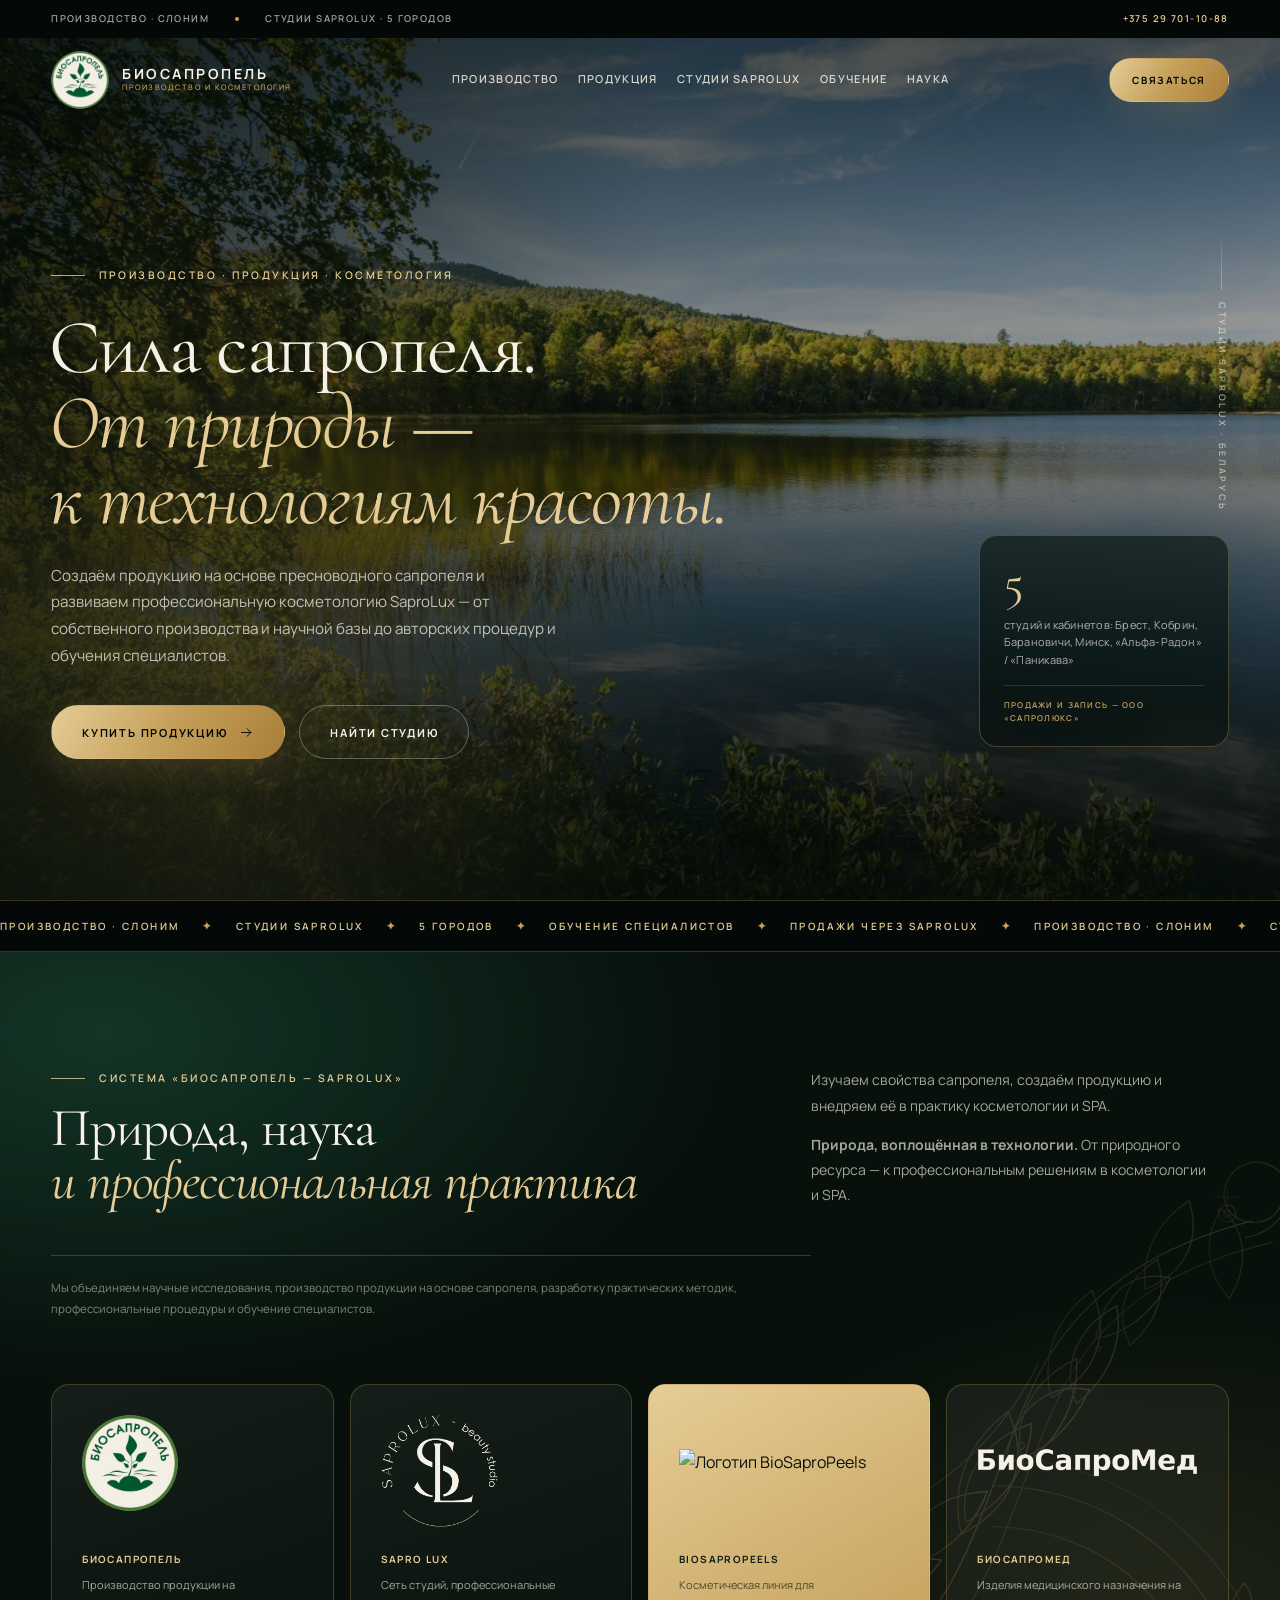
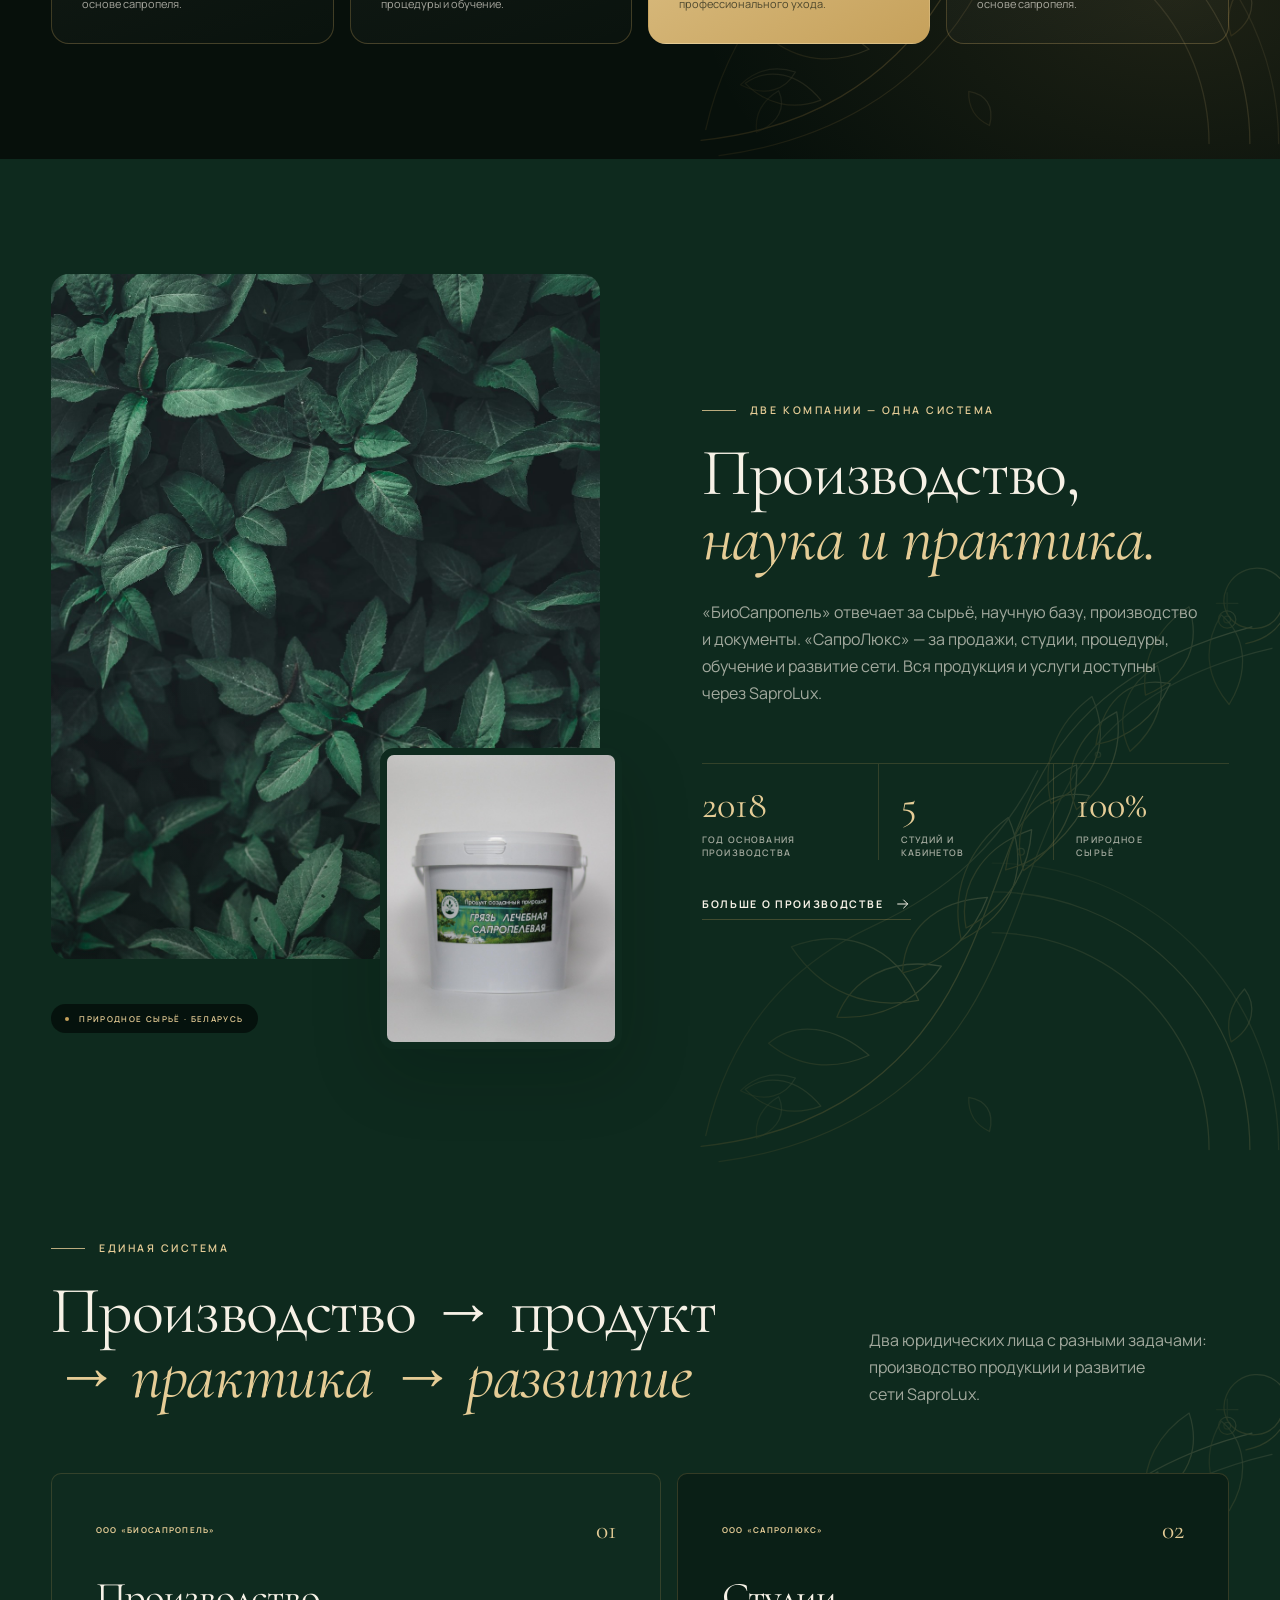
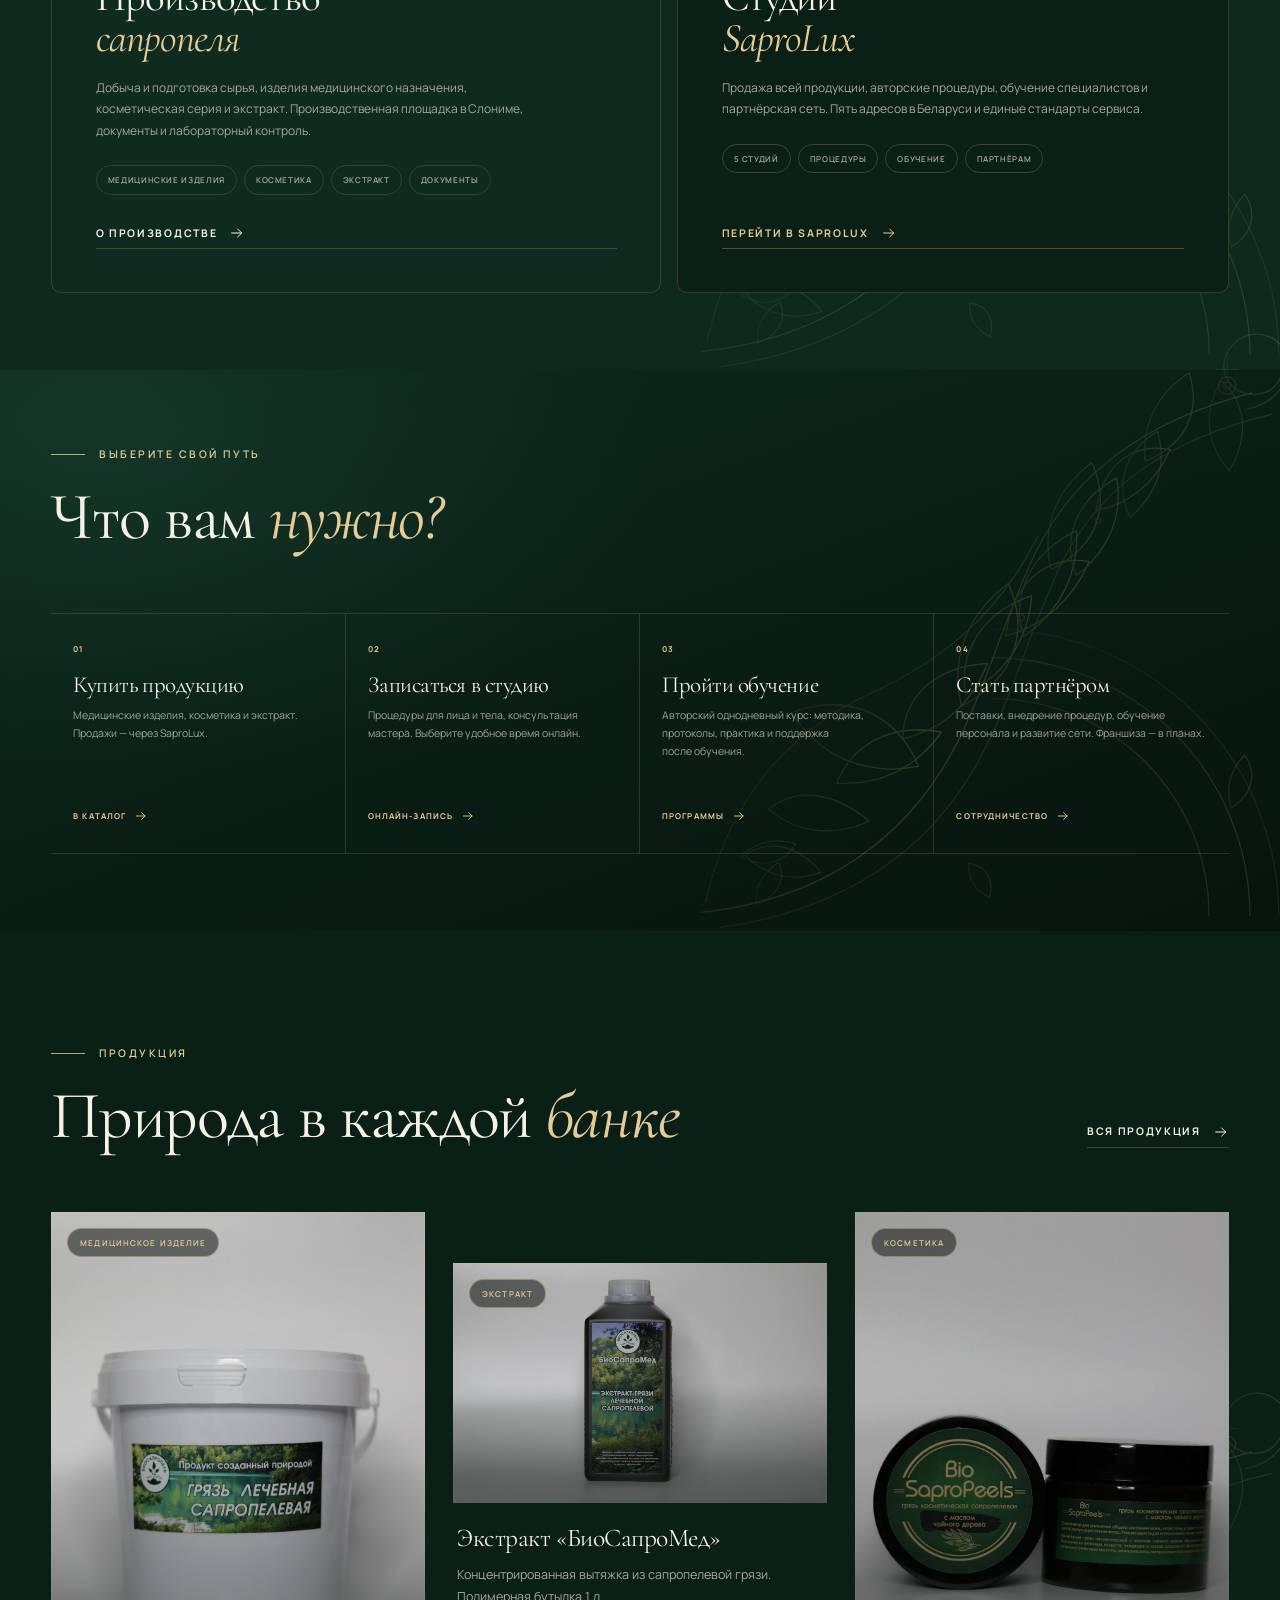
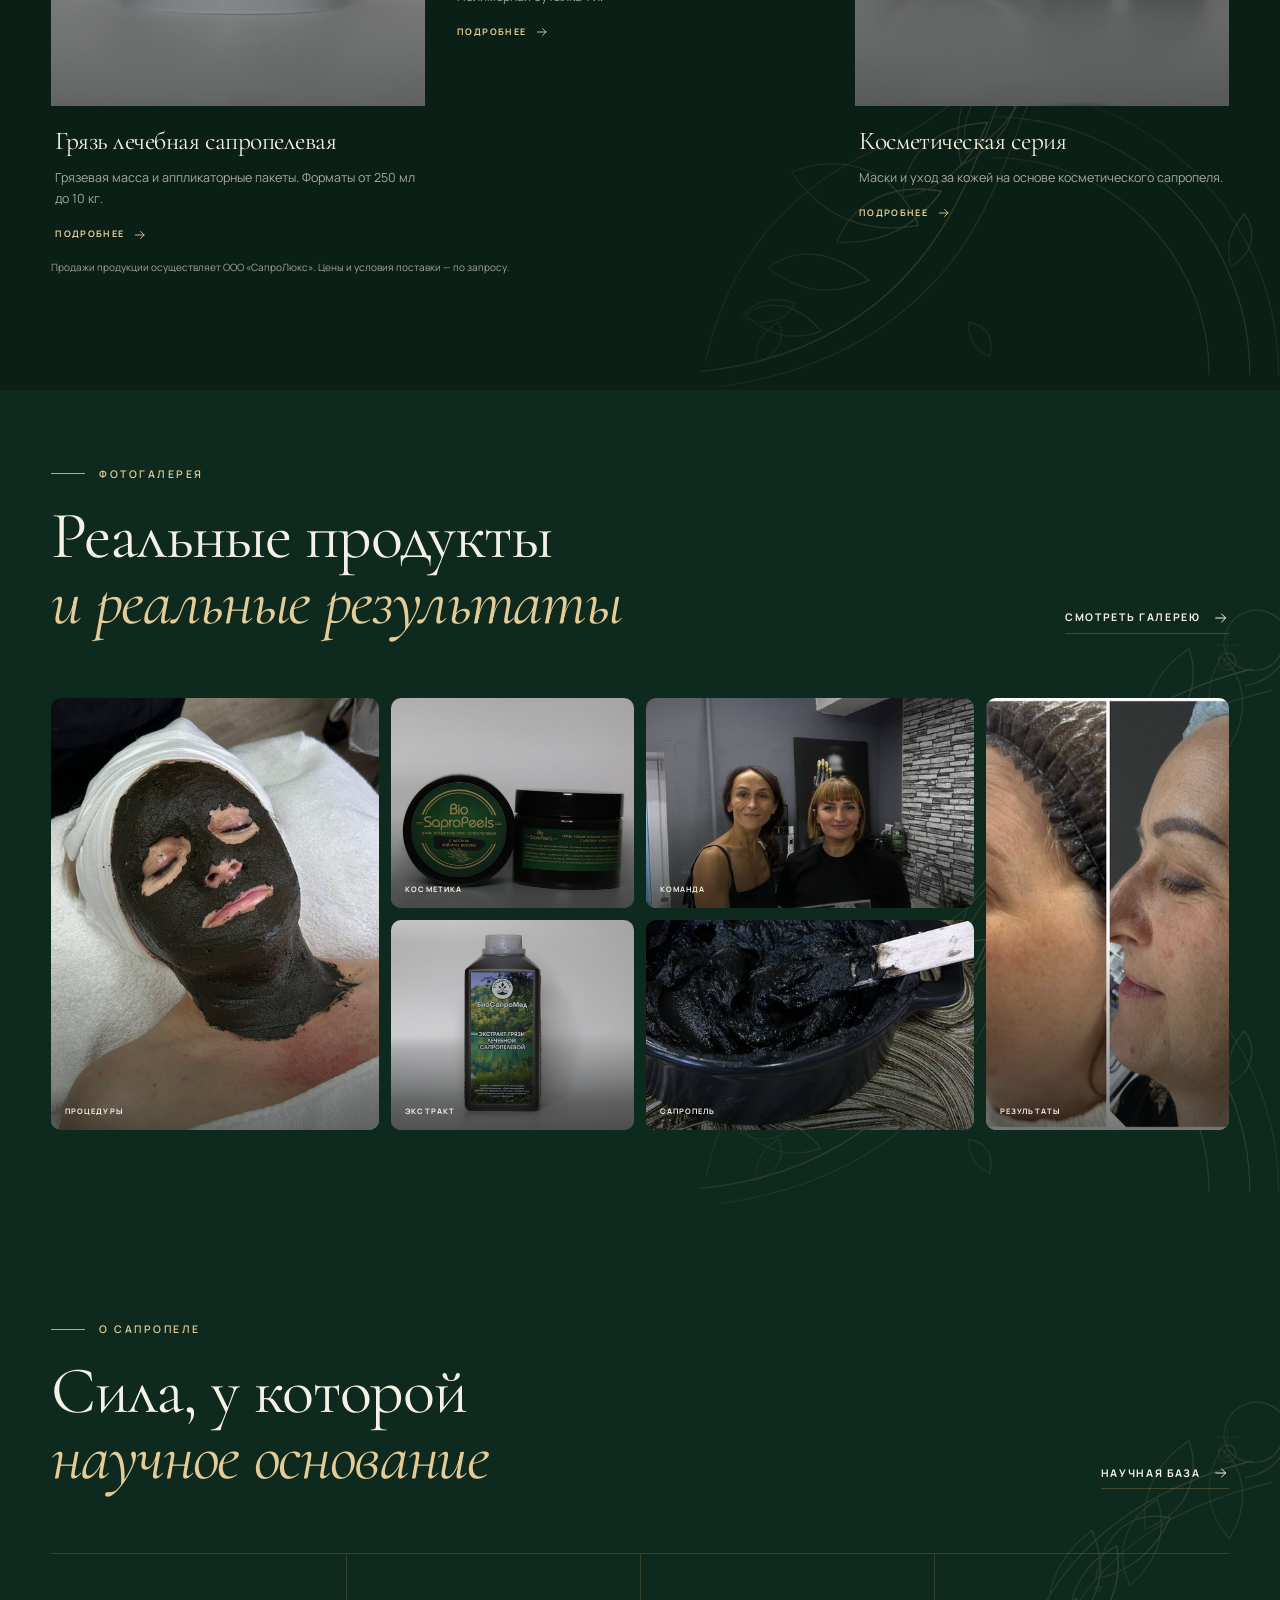
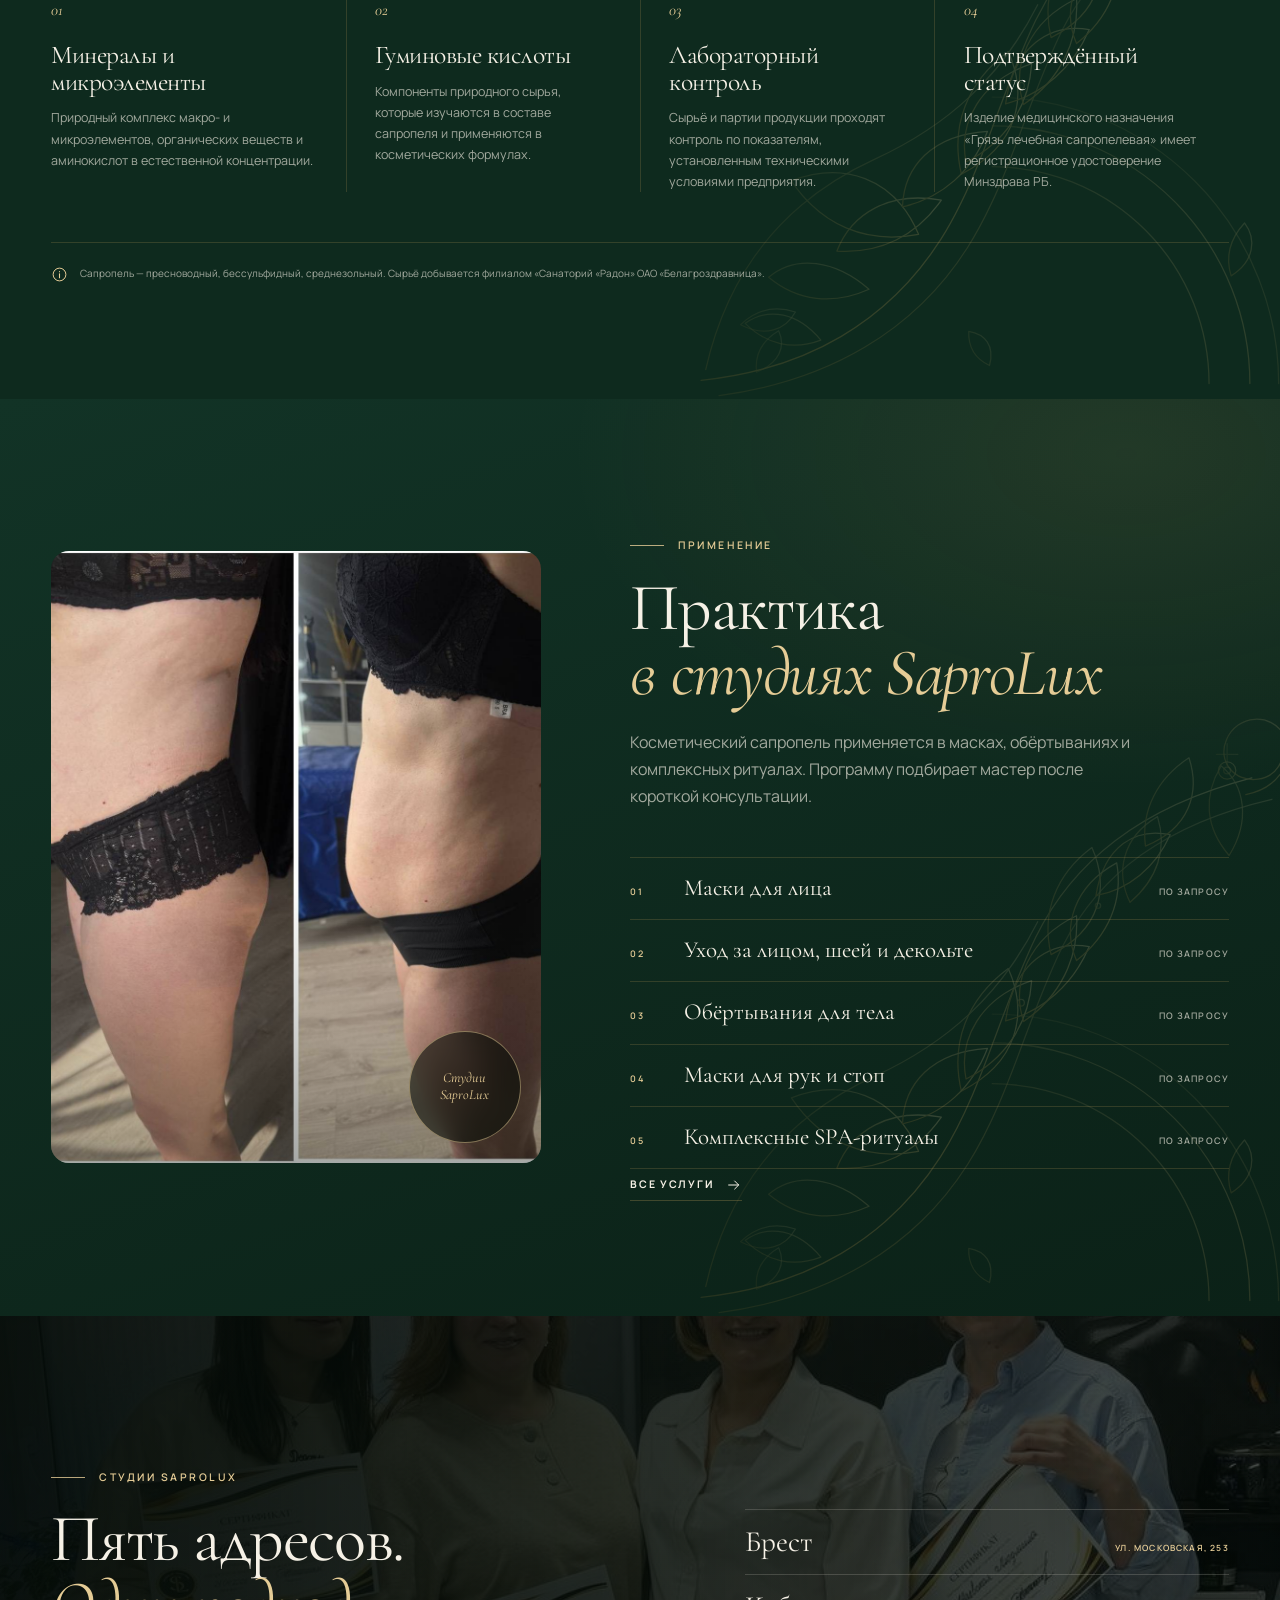
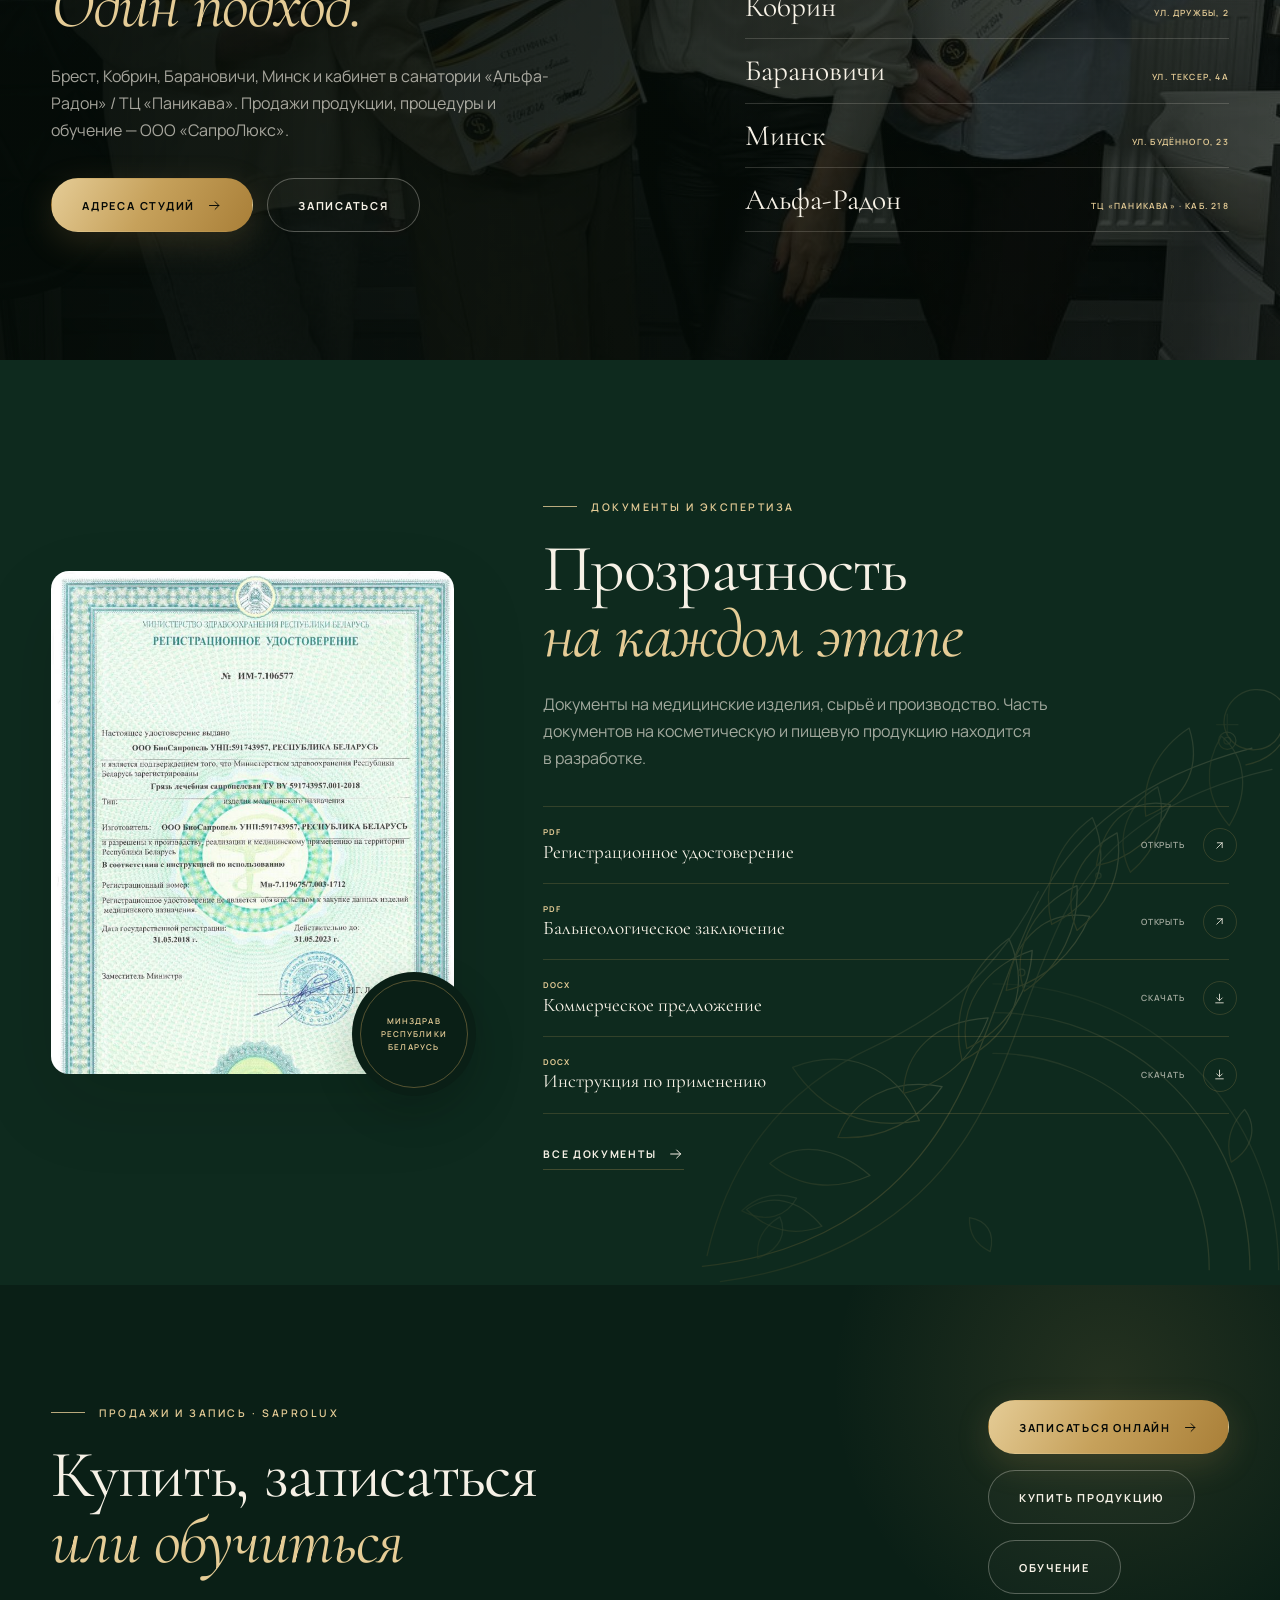
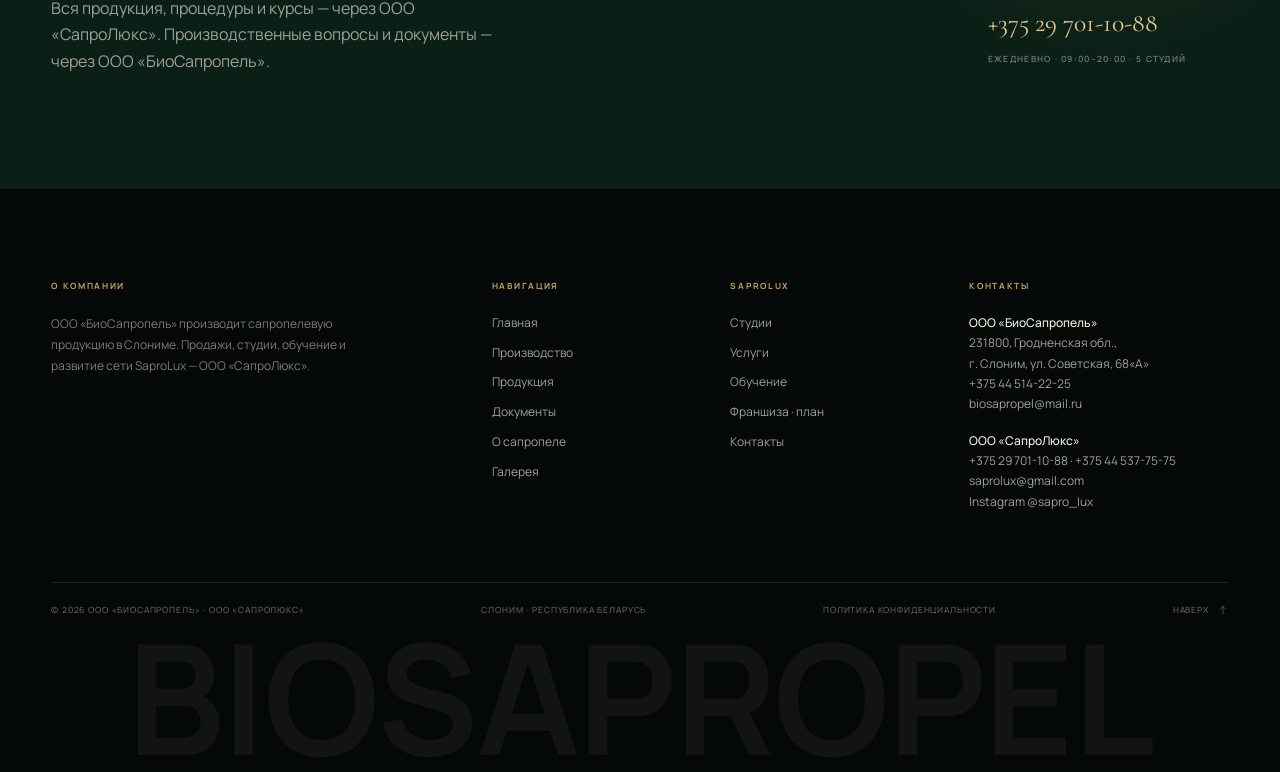
==== commit f2e69e07: "Add files via upload" ====
--- a/index.html
+++ b/index.html
@@ -205,7 +205,7 @@
           <p>Сеть студий, профессиональные процедуры и обучение.</p>
         </article>
         <article class="brand-tile brand-tile--gold reveal" data-delay="2">
-          <div class="brand-tile__logo brand-tile__logo--wide"><img src="assets/img/brands/logo-biosapropeels-dark.png" alt="Логотип BioSaproPeels" loading="lazy"></div>
+          <div class="brand-tile__logo brand-tile__logo--wide"><img src="assets/img/brands/logo-biosapropeels.png" alt="Логотип BioSaproPeels" loading="lazy"></div>
           <span class="brand-tile__name">BioSaproPeels</span>
           <p>Косметическая линия для профессионального ухода.</p>
         </article>
--- a/assets/css/style.css
+++ b/assets/css/style.css
@@ -0,0 +1,6439 @@
+@import url("fonts.css");
+
+/* ============================================================
+   BIOSAPROPEL — design system
+   ============================================================ */
+:root {
+  --ink: #07100b;
+  --black: #040806;
+  --forest: #0a1f16;
+  --forest-2: #0e2a1e;
+  --forest-3: #143728;
+  --moss: #5f7565;
+  --gold: #c6a15b;
+  --gold-light: #e5cc96;
+  --gold-deep: #e5cc96;
+  --sand: #143326;
+  --ivory: #f6f1e6;
+  --paper: #0f2b1f;
+  --white: #fffdf8;
+  --line: rgba(198, 161, 91, 0.28);
+  --line-dark: rgba(198, 161, 91, 0.2);
+  --muted: rgba(246, 241, 230, 0.64);
+  --muted-light: rgba(246, 241, 230, 0.66);
+  --serif: "Cormorant Garamond", "Times New Roman", Georgia, serif;
+  --sans: "Manrope", "Helvetica Neue", Arial, sans-serif;
+  --radius: 18px;
+  --radius-sm: 10px;
+  --ease: cubic-bezier(0.22, 1, 0.36, 1);
+  --container: 1280px;
+  --gutter: clamp(20px, 4vw, 56px);
+}
+
+*,
+*::before,
+*::after {
+  box-sizing: border-box;
+}
+
+html {
+  scroll-behavior: smooth;
+  -webkit-text-size-adjust: 100%;
+}
+
+body {
+  margin: 0;
+  background: var(--forest-2);
+  color: var(--ivory);
+  font-family: var(--sans);
+  font-size: 16px;
+  font-weight: 400;
+  line-height: 1.65;
+  overflow-x: hidden;
+  -webkit-font-smoothing: antialiased;
+  text-rendering: optimizeLegibility;
+}
+
+body.is-locked {
+  overflow: hidden;
+}
+
+img {
+  display: block;
+  max-width: 100%;
+  height: auto;
+}
+
+a {
+  color: inherit;
+  text-decoration: none;
+}
+
+button,
+input,
+select,
+textarea {
+  font: inherit;
+  color: inherit;
+}
+
+button {
+  cursor: pointer;
+}
+
+::selection {
+  background: var(--gold);
+  color: var(--ink);
+}
+
+:focus-visible {
+  outline: 2px solid var(--gold);
+  outline-offset: 4px;
+}
+
+.skip-link {
+  position: fixed;
+  top: -100px;
+  left: 24px;
+  z-index: 3000;
+  padding: 12px 18px;
+  background: var(--gold);
+  color: var(--ink);
+  font-size: 12px;
+  font-weight: 700;
+  letter-spacing: 0.12em;
+  text-transform: uppercase;
+  transition: top 0.3s var(--ease);
+}
+
+.skip-link:focus {
+  top: 16px;
+}
+
+/* Scrollbar */
+::-webkit-scrollbar {
+  width: 10px;
+}
+::-webkit-scrollbar-track {
+  background: var(--black);
+}
+::-webkit-scrollbar-thumb {
+  background: var(--forest-3);
+  border: 2px solid var(--black);
+  border-radius: 10px;
+}
+::-webkit-scrollbar-thumb:hover {
+  background: var(--gold-deep);
+}
+
+/* ============================================================
+   Type & utilities
+   ============================================================ */
+h1,
+h2,
+h3,
+h4,
+p {
+  margin: 0;
+}
+
+h1,
+h2,
+h3,
+h4 {
+  font-family: var(--serif);
+  font-weight: 400;
+  line-height: 0.98;
+  letter-spacing: -0.02em;
+}
+
+h1 {
+  font-size: clamp(3.35rem, 8.4vw, 8.4rem);
+}
+
+h2 {
+  font-size: clamp(2.55rem, 5.2vw, 5rem);
+}
+
+h3 {
+  font-size: clamp(1.55rem, 2.4vw, 2.35rem);
+  line-height: 1.05;
+}
+
+h4 {
+  font-size: clamp(1.25rem, 1.6vw, 1.6rem);
+  line-height: 1.15;
+}
+
+em,
+.italic {
+  font-style: italic;
+  color: var(--gold-deep);
+}
+
+.on-dark em,
+.on-dark .italic,
+.section--dark em,
+.hero em,
+.page-hero em,
+.cta em,
+.site-footer em {
+  color: var(--gold-light);
+}
+
+p {
+  text-wrap: pretty;
+}
+
+.container {
+  width: 100%;
+  max-width: var(--container);
+  margin-inline: auto;
+  padding-inline: var(--gutter);
+}
+
+.container--wide {
+  max-width: 1500px;
+}
+
+.section {
+  position: relative;
+  padding-block: clamp(78px, 9vw, 144px);
+}
+
+.section--tight {
+  padding-block: clamp(52px, 6vw, 88px);
+}
+
+.section--dark {
+  background: var(--forest);
+  color: var(--ivory);
+}
+
+.section--black {
+  background: var(--black);
+  color: var(--ivory);
+}
+
+.section--sand {
+  background:
+    radial-gradient(900px 540px at 88% 6%, rgba(198, 161, 91, 0.1), transparent 62%),
+    linear-gradient(160deg, #123326 0%, #0b2117 100%);
+  color: var(--ivory);
+}
+
+.section--paper {
+  background:
+    radial-gradient(900px 560px at 8% 10%, rgba(20, 55, 40, 0.9), transparent 62%),
+    linear-gradient(160deg, #0d281c 0%, #07140d 100%);
+  color: var(--ivory);
+}
+
+.section--line {
+  border-top: 1px solid var(--line-dark);
+}
+
+.section,
+.section--dark,
+.section--green,
+.section--paper,
+.section--sand {
+  position: relative;
+  isolation: isolate;
+}
+
+.section::before,
+.section--dark::before,
+.section--green::before,
+.section--paper::before,
+.section--sand::before {
+  content: "";
+  position: absolute;
+  right: 0;
+  bottom: 0;
+  z-index: -1;
+  width: clamp(380px, 47vw, 760px);
+  aspect-ratio: 1;
+  background: url("../img/ornament-gold.svg") no-repeat right bottom / contain;
+  opacity: 0.3;
+  -webkit-mask-image: linear-gradient(315deg, #000 9%, rgba(0, 0, 0, 0.68) 40%, transparent 72%);
+  mask-image: linear-gradient(315deg, #000 9%, rgba(0, 0, 0, 0.68) 40%, transparent 72%);
+  pointer-events: none;
+}
+
+@media (max-width: 640px) {
+  .section::before,
+  .section--dark::before,
+  .section--green::before,
+  .section--paper::before,
+  .section--sand::before {
+    opacity: 0.2;
+  }
+}
+
+.on-dark {
+  color: var(--ivory);
+}
+
+.eyebrow {
+  display: flex;
+  align-items: center;
+  gap: 14px;
+  font-family: var(--sans);
+  font-size: 10.5px;
+  font-weight: 600;
+  letter-spacing: 0.24em;
+  line-height: 1.4;
+  text-transform: uppercase;
+  color: var(--gold-deep);
+}
+
+.eyebrow::before {
+  content: "";
+  width: 34px;
+  height: 1px;
+  flex: 0 0 auto;
+  background: currentColor;
+  opacity: 0.8;
+}
+
+.eyebrow--plain::before {
+  display: none;
+}
+
+.on-dark .eyebrow,
+.section--dark .eyebrow,
+.hero .eyebrow,
+.page-hero .eyebrow,
+.cta .eyebrow {
+  color: var(--gold-light);
+}
+
+.eyebrow--center {
+  justify-content: center;
+}
+
+.section-head {
+  display: flex;
+  align-items: flex-end;
+  justify-content: space-between;
+  gap: 32px;
+  margin-bottom: clamp(36px, 5vw, 64px);
+}
+
+.section-head__title {
+  max-width: 760px;
+}
+
+.section-head__title .eyebrow {
+  margin-bottom: 22px;
+}
+
+.lead {
+  font-size: clamp(1rem, 1.25vw, 1.18rem);
+  line-height: 1.7;
+  color: var(--muted);
+}
+
+.on-dark .lead,
+.studios-band .lead,
+.section--dark .lead {
+  color: var(--muted-light);
+}
+
+.text-muted {
+  color: var(--muted);
+}
+
+.on-dark .text-muted,
+.section--dark .text-muted {
+  color: var(--muted-light);
+}
+
+.small {
+  font-size: 0.82rem;
+  line-height: 1.6;
+}
+
+.uppercase {
+  text-transform: uppercase;
+  letter-spacing: 0.16em;
+}
+
+.gold {
+  color: var(--gold);
+}
+
+.gold-deep {
+  color: var(--gold-deep);
+}
+
+.serif {
+  font-family: var(--serif);
+}
+
+.mt-0 { margin-top: 0; }
+.mt-8 { margin-top: 8px; }
+.mt-16 { margin-top: 16px; }
+.mt-24 { margin-top: 24px; }
+.mt-32 { margin-top: 32px; }
+.mt-40 { margin-top: 40px; }
+
+.action-row {
+  display: flex;
+  align-items: center;
+  flex-wrap: wrap;
+  gap: 14px 24px;
+}
+.mt-56 { margin-top: 56px; }
+.mb-24 { margin-bottom: 24px; }
+.mb-40 { margin-bottom: 40px; }
+
+.divider {
+  width: 100%;
+  height: 1px;
+  background: var(--line-dark);
+}
+
+.on-dark .divider,
+.section--dark .divider {
+  background: var(--line);
+}
+
+/* ============================================================
+   Buttons & links
+   ============================================================ */
+.btn {
+  position: relative;
+  display: inline-flex;
+  align-items: center;
+  justify-content: center;
+  gap: 12px;
+  min-height: 54px;
+  padding: 17px 30px;
+  border: 1px solid transparent;
+  border-radius: 999px;
+  background: none;
+  font-family: var(--sans);
+  font-size: 11px;
+  font-weight: 700;
+  line-height: 1;
+  letter-spacing: 0.16em;
+  text-transform: uppercase;
+  white-space: nowrap;
+  transition:
+    transform 0.45s var(--ease),
+    background 0.35s ease,
+    color 0.35s ease,
+    border-color 0.35s ease,
+    box-shadow 0.45s var(--ease);
+}
+
+.btn:hover {
+  transform: translateY(-2px);
+}
+
+.btn:active {
+  transform: translateY(0);
+}
+
+.btn svg {
+  width: 15px;
+  height: 15px;
+  flex: 0 0 auto;
+  transition: transform 0.4s var(--ease);
+}
+
+.btn:hover svg {
+  transform: translateX(3px);
+}
+
+.btn--gold {
+  background: linear-gradient(120deg, var(--gold-light) 0%, var(--gold) 48%, #a97f38 100%);
+  color: var(--black);
+  box-shadow: 0 10px 34px rgba(198, 161, 91, 0.18);
+}
+
+.btn--gold:hover {
+  box-shadow: 0 16px 42px rgba(198, 161, 91, 0.34);
+}
+
+.btn--ghost {
+  border-color: rgba(246, 241, 230, 0.3);
+  color: var(--ivory);
+  background: rgba(246, 241, 230, 0.02);
+}
+
+.btn--ghost:hover {
+  border-color: var(--gold);
+  background: rgba(198, 161, 91, 0.08);
+}
+
+.btn--dark {
+  background: var(--forest);
+  color: var(--ivory);
+}
+
+.btn--dark:hover {
+  background: var(--forest-3);
+}
+
+.btn--outline-dark {
+  border-color: rgba(246, 241, 230, 0.28);
+  color: var(--ivory);
+}
+
+.btn--outline-dark:hover {
+  border-color: var(--gold);
+  background: rgba(198, 161, 91, 0.1);
+}
+
+.btn--sm {
+  min-height: 44px;
+  padding: 13px 22px;
+  font-size: 10px;
+}
+
+.btn--block {
+  width: 100%;
+}
+
+.arrow-link {
+  display: inline-flex;
+  align-items: center;
+  gap: 12px;
+  padding-bottom: 6px;
+  border-bottom: 1px solid var(--line);
+  font-size: 10.5px;
+  font-weight: 700;
+  letter-spacing: 0.16em;
+  text-transform: uppercase;
+  transition: color 0.3s ease, border-color 0.3s ease;
+}
+
+.arrow-link svg {
+  width: 16px;
+  height: 16px;
+  transition: transform 0.4s var(--ease);
+}
+
+.arrow-link:hover {
+  color: var(--gold-deep);
+  border-color: var(--gold-deep);
+}
+
+.arrow-link:hover svg {
+  transform: translateX(4px);
+}
+
+.on-dark .arrow-link:hover,
+.section--dark .arrow-link:hover {
+  color: var(--gold-light);
+  border-color: var(--gold-light);
+}
+
+.text-link {
+  border-bottom: 1px solid currentColor;
+  transition: color 0.3s ease;
+}
+
+.text-link:hover {
+  color: var(--gold-deep);
+}
+
+.on-dark .text-link:hover {
+  color: var(--gold-light);
+}
+
+/* ============================================================
+   Top bar / header
+   ============================================================ */
+.topbar {
+  position: fixed;
+  inset: 0 0 auto;
+  z-index: 1002;
+  height: 38px;
+  background: var(--black);
+  color: rgba(246, 241, 230, 0.66);
+  transition: transform 0.5s var(--ease);
+}
+
+body.is-scrolled .topbar {
+  transform: translateY(-100%);
+}
+
+.topbar__inner {
+  display: flex;
+  align-items: center;
+  justify-content: space-between;
+  gap: 24px;
+  height: 100%;
+  font-size: 9.5px;
+  font-weight: 600;
+  letter-spacing: 0.15em;
+  text-transform: uppercase;
+}
+
+.topbar__group {
+  display: flex;
+  align-items: center;
+  gap: 26px;
+}
+
+.topbar__link[aria-current="page"] {
+  color: var(--gold);
+}
+
+.topbar__link {
+  color: var(--gold-light);
+  transition: color 0.3s ease;
+}
+
+.topbar__link:hover {
+  color: var(--white);
+}
+
+.topbar__dot {
+  width: 4px;
+  height: 4px;
+  border-radius: 50%;
+  background: var(--gold);
+}
+
+.site-header {
+  position: fixed;
+  top: 38px;
+  left: 0;
+  right: 0;
+  z-index: 1001;
+  height: 84px;
+  color: var(--ivory);
+  transition:
+    top 0.5s var(--ease),
+    background 0.4s ease,
+    border-color 0.4s ease,
+    backdrop-filter 0.4s ease;
+  border-bottom: 1px solid transparent;
+}
+
+body.is-scrolled .site-header {
+  top: 0;
+  background: rgba(5, 13, 9, 0.9);
+  border-bottom-color: rgba(198, 161, 91, 0.16);
+  -webkit-backdrop-filter: blur(18px);
+  backdrop-filter: blur(18px);
+}
+
+.site-header__inner {
+  display: flex;
+  align-items: center;
+  justify-content: space-between;
+  gap: 28px;
+  height: 100%;
+}
+
+
+.site-logo {
+  display: inline-flex;
+  align-items: center;
+  gap: 13px;
+  flex: 0 0 auto;
+}
+
+.site-logo__mark {
+  width: 58px;
+  height: 58px;
+  border-radius: 50%;
+  object-fit: contain;
+  transition: transform 0.6s var(--ease);
+}
+
+.site-logo:hover .site-logo__mark {
+  transform: scale(1.04);
+}
+
+.site-logo__text {
+  display: flex;
+  flex-direction: column;
+  gap: 3px;
+}
+
+.site-logo__name {
+  font-family: var(--sans);
+  font-size: 14px;
+  font-weight: 700;
+  letter-spacing: 0.18em;
+  line-height: 1;
+  color: var(--ivory);
+}
+
+.site-logo__sub {
+  font-size: 7.5px;
+  font-weight: 500;
+  letter-spacing: 0.2em;
+  line-height: 1;
+  text-transform: uppercase;
+  color: var(--gold);
+}
+
+.main-nav {
+  display: flex;
+  align-items: center;
+  gap: clamp(18px, 1.5vw, 26px);
+  margin-inline: auto;
+}
+
+.main-nav a {
+  position: relative;
+  padding-block: 10px;
+  font-size: 11px;
+  font-weight: 600;
+  letter-spacing: 0.12em;
+  text-transform: uppercase;
+  color: rgba(246, 241, 230, 0.84);
+  white-space: nowrap;
+  transition: color 0.3s ease;
+}
+
+.main-nav a::after {
+  content: "";
+  position: absolute;
+  left: 0;
+  bottom: 0;
+  width: 100%;
+  height: 2px;
+  background: var(--gold);
+  transform: scaleX(0);
+  transform-origin: right;
+  transition: transform 0.45s var(--ease);
+}
+
+.main-nav a:hover,
+.main-nav a.is-active {
+  color: var(--gold-light);
+}
+
+.main-nav a:hover::after,
+.main-nav a.is-active::after {
+  transform: scaleX(1);
+  transform-origin: left;
+}
+
+.header-actions {
+  display: flex;
+  align-items: center;
+  gap: 18px;
+  flex: 0 0 auto;
+}
+
+.header-phone {
+  display: none;
+  flex-direction: column;
+  gap: 2px;
+  font-size: 11px;
+  font-weight: 600;
+  letter-spacing: 0.06em;
+  line-height: 1.3;
+  transition: color 0.3s ease;
+}
+
+.header-phone span {
+  font-size: 7.5px;
+  font-weight: 500;
+  letter-spacing: 0.18em;
+  text-transform: uppercase;
+  color: var(--gold);
+}
+
+.header-phone:hover {
+  color: var(--gold-light);
+}
+
+.burger {
+  display: none;
+  position: relative;
+  width: 44px;
+  height: 44px;
+  padding: 0;
+  border: 1px solid rgba(246, 241, 230, 0.22);
+  border-radius: 50%;
+  background: transparent;
+}
+
+.burger span {
+  position: absolute;
+  left: 13px;
+  width: 18px;
+  height: 1px;
+  background: var(--ivory);
+  transition: transform 0.4s var(--ease), opacity 0.3s ease;
+}
+
+.burger span:nth-child(1) { top: 17px; }
+.burger span:nth-child(2) { top: 22px; }
+.burger span:nth-child(3) { top: 27px; }
+
+body.menu-open .burger span:nth-child(1) {
+  transform: translateY(5px) rotate(45deg);
+}
+body.menu-open .burger span:nth-child(2) {
+  opacity: 0;
+}
+body.menu-open .burger span:nth-child(3) {
+  transform: translateY(-5px) rotate(-45deg);
+}
+
+/* Mobile menu */
+.mobile-menu {
+  position: fixed;
+  inset: 0;
+  z-index: 1000;
+  display: flex;
+  flex-direction: column;
+  justify-content: flex-start;
+  padding: 120px var(--gutter) 42px;
+  background: var(--forest);
+  color: var(--ivory);
+  visibility: hidden;
+  opacity: 0;
+  transition: opacity 0.45s var(--ease), visibility 0.45s;
+  overflow-y: auto;
+}
+
+body.menu-open .mobile-menu {
+  visibility: visible;
+  opacity: 1;
+}
+
+.mobile-menu__nav {
+  display: flex;
+  flex-direction: column;
+}
+
+.mobile-menu__nav a {
+  display: flex;
+  align-items: baseline;
+  gap: 14px;
+  padding: 11px 0;
+  border-bottom: 1px solid rgba(198, 161, 91, 0.16);
+  font-family: var(--serif);
+  font-size: clamp(2rem, 8vw, 3.1rem);
+  line-height: 1;
+  transition: color 0.3s ease, padding-left 0.4s var(--ease);
+}
+
+.mobile-menu__nav a span {
+  font-family: var(--sans);
+  font-size: 9px;
+  letter-spacing: 0.14em;
+  color: var(--gold);
+}
+
+.mobile-menu__nav a[aria-current="page"],
+.mobile-menu__nav a:hover {
+  color: var(--gold-light);
+  padding-left: 8px;
+}
+
+.mobile-menu__meta {
+  display: flex;
+  align-items: flex-end;
+  justify-content: space-between;
+  gap: 24px;
+  margin-top: auto;
+  padding-top: 36px;
+  font-size: 12px;
+  line-height: 1.8;
+}
+
+.mobile-menu__meta a {
+  color: var(--gold-light);
+}
+
+/* ============================================================
+   Hero
+   ============================================================ */
+.hero {
+  position: relative;
+  display: flex;
+  min-height: 100svh;
+  padding-top: 122px;
+  overflow: hidden;
+  background: var(--black);
+  color: var(--ivory);
+}
+
+.hero__bg {
+  position: absolute;
+  inset: 0;
+  background-position: center 42%;
+  background-size: cover;
+  transform: scale(1.02);
+  animation: heroZoom 18s var(--ease) both;
+}
+
+@keyframes heroZoom {
+  from { transform: scale(1.1); }
+  to { transform: scale(1.02); }
+}
+
+.hero__veil {
+  position: absolute;
+  inset: 0;
+  background:
+    linear-gradient(90deg, rgba(4, 11, 7, 0.8) 0%, rgba(4, 11, 7, 0.36) 52%, rgba(4, 11, 7, 0.28) 100%),
+    linear-gradient(180deg, rgba(4, 11, 7, 0.62) 0%, rgba(4, 11, 7, 0.08) 38%, rgba(4, 11, 7, 0.86) 100%);
+}
+
+.hero__veil::after {
+  content: "";
+  position: absolute;
+  inset: 0;
+  background: radial-gradient(circle at 18% 74%, rgba(198, 161, 91, 0.16), transparent 38%);
+}
+
+.hero__inner {
+  position: relative;
+  z-index: 2;
+  display: flex;
+  flex-direction: column;
+  justify-content: flex-end;
+  width: 100%;
+  padding-bottom: 38px;
+}
+
+.hero__content {
+  max-width: 900px;
+  padding-bottom: clamp(45px, 7vh, 90px);
+}
+
+.hero__content .eyebrow {
+  margin-bottom: clamp(20px, 3vh, 34px);
+}
+
+.hero h1 {
+  margin-left: -0.03em;
+  font-size: clamp(3.1rem, 6vw, 6.2rem);
+  text-shadow: 0 18px 60px rgba(0, 0, 0, 0.2);
+}
+
+.hero h1 em {
+  display: inline-block;
+}
+
+.hero__text {
+  max-width: 510px;
+  margin-top: clamp(22px, 3vh, 34px);
+  font-size: clamp(0.95rem, 1.12vw, 1.08rem);
+  line-height: 1.75;
+  color: rgba(246, 241, 230, 0.74);
+}
+
+.hero__actions {
+  display: flex;
+  flex-wrap: wrap;
+  gap: 14px;
+  margin-top: clamp(28px, 4vh, 44px);
+}
+
+.hero__aside {
+  position: absolute;
+  right: var(--gutter);
+  bottom: clamp(150px, 17vh, 210px);
+  z-index: 2;
+  display: flex;
+  flex-direction: column;
+  align-items: flex-end;
+  gap: 22px;
+}
+
+.hero__place {
+  display: flex;
+  align-items: center;
+  gap: 12px;
+  writing-mode: vertical-rl;
+  font-size: 9px;
+  font-weight: 600;
+  letter-spacing: 0.3em;
+  text-transform: uppercase;
+  color: rgba(246, 241, 230, 0.6);
+}
+
+.hero__place::before {
+  content: "";
+  width: 1px;
+  height: 58px;
+  background: linear-gradient(180deg, transparent, var(--gold));
+}
+
+.hero-card {
+  width: 250px;
+  padding: 25px 24px 22px;
+  border: 1px solid rgba(198, 161, 91, 0.32);
+  border-radius: var(--radius);
+  background: rgba(6, 16, 11, 0.58);
+  -webkit-backdrop-filter: blur(16px);
+  backdrop-filter: blur(16px);
+}
+
+.hero-card__num {
+  display: block;
+  font-family: var(--serif);
+  font-size: 3rem;
+  line-height: 0.9;
+  color: var(--gold-light);
+}
+
+.hero-card p {
+  margin-top: 12px;
+  font-size: 11px;
+  line-height: 1.6;
+  letter-spacing: 0.02em;
+  color: rgba(246, 241, 230, 0.7);
+}
+
+.hero-card__src {
+  display: block;
+  margin-top: 16px;
+  padding-top: 12px;
+  border-top: 1px solid rgba(198, 161, 91, 0.22);
+  font-size: 8px;
+  font-weight: 600;
+  letter-spacing: 0.16em;
+  text-transform: uppercase;
+  color: var(--gold);
+}
+
+.hero__meta {
+  display: flex;
+  align-items: center;
+  justify-content: space-between;
+  gap: 30px;
+  padding-top: 24px;
+  border-top: 1px solid rgba(246, 241, 230, 0.16);
+}
+
+.hero__tags {
+  display: flex;
+  flex-wrap: wrap;
+  gap: 12px 34px;
+  font-size: 9px;
+  font-weight: 600;
+  letter-spacing: 0.15em;
+  text-transform: uppercase;
+  color: rgba(246, 241, 230, 0.52);
+}
+
+.hero__tags span {
+  display: inline-flex;
+  align-items: center;
+  gap: 9px;
+}
+
+.hero__tags span::before {
+  content: "";
+  width: 4px;
+  height: 4px;
+  border-radius: 50%;
+  background: var(--gold);
+}
+
+.hero__scroll {
+  display: flex;
+  align-items: center;
+  gap: 12px;
+  font-size: 8.5px;
+  font-weight: 600;
+  letter-spacing: 0.22em;
+  text-transform: uppercase;
+  color: rgba(246, 241, 230, 0.56);
+}
+
+.hero__scroll-line {
+  position: relative;
+  width: 52px;
+  height: 1px;
+  overflow: hidden;
+  background: rgba(246, 241, 230, 0.22);
+}
+
+.hero__scroll-line::after {
+  content: "";
+  position: absolute;
+  inset: 0;
+  background: var(--gold);
+  animation: scrollLine 2.6s ease-in-out infinite;
+}
+
+@keyframes scrollLine {
+  0% { transform: translateX(-100%); }
+  55%, 100% { transform: translateX(100%); }
+}
+
+/* ============================================================
+   Page hero
+   ============================================================ */
+.page-hero {
+  position: relative;
+  display: flex;
+  min-height: 66svh;
+  padding-top: 170px;
+  padding-bottom: clamp(48px, 7vh, 80px);
+  overflow: hidden;
+  background: var(--black);
+  color: var(--ivory);
+}
+
+.page-hero__bg {
+  position: absolute;
+  inset: 0;
+  background-position: center;
+  background-size: cover;
+}
+
+.page-hero__veil {
+  position: absolute;
+  inset: 0;
+  background:
+    linear-gradient(90deg, rgba(4, 11, 7, 0.86) 0%, rgba(4, 11, 7, 0.45) 58%, rgba(4, 11, 7, 0.25) 100%),
+    linear-gradient(180deg, rgba(4, 11, 7, 0.6) 0%, rgba(4, 11, 7, 0.1) 45%, rgba(4, 11, 7, 0.8) 100%);
+}
+
+.page-hero__inner {
+  position: relative;
+  z-index: 2;
+  display: flex;
+  flex-direction: column;
+  justify-content: flex-end;
+  width: 100%;
+  min-height: 35svh;
+}
+
+.crumbs {
+  display: flex;
+  align-items: center;
+  gap: 10px;
+  margin-bottom: auto;
+  padding-bottom: 40px;
+  font-size: 9px;
+  font-weight: 600;
+  letter-spacing: 0.16em;
+  text-transform: uppercase;
+  color: rgba(246, 241, 230, 0.46);
+}
+
+.crumbs a {
+  transition: color 0.3s ease;
+}
+
+.crumbs a:hover {
+  color: var(--gold-light);
+}
+
+.crumbs span {
+  color: rgba(198, 161, 91, 0.7);
+}
+
+.page-hero h1 {
+  max-width: 1000px;
+  margin-top: 18px;
+}
+
+.page-hero__text {
+  max-width: 560px;
+  margin-top: 24px;
+  font-size: clamp(0.95rem, 1.15vw, 1.08rem);
+  line-height: 1.75;
+  color: rgba(246, 241, 230, 0.68);
+}
+
+.page-hero__actions {
+  display: flex;
+  flex-wrap: wrap;
+  gap: 10px;
+  margin-top: 30px;
+}
+
+.page-hero__index {
+  position: absolute;
+  right: var(--gutter);
+  bottom: clamp(40px, 6vh, 70px);
+  z-index: 2;
+  font-family: var(--serif);
+  font-size: clamp(4rem, 8vw, 8rem);
+  line-height: 0.8;
+  color: rgba(246, 241, 230, 0.13);
+}
+
+.page-hero__scroll {
+  display: flex;
+  align-items: center;
+  gap: 12px;
+  margin-top: 34px;
+  font-size: 8.5px;
+  font-weight: 600;
+  letter-spacing: 0.2em;
+  text-transform: uppercase;
+  color: rgba(246, 241, 230, 0.5);
+}
+
+/* ============================================================
+   Marquee
+   ============================================================ */
+.marquee {
+  position: relative;
+  z-index: 3;
+  padding: 16px 0;
+  overflow: hidden;
+  border-block: 1px solid rgba(198, 161, 91, 0.28);
+  background: var(--black);
+  color: var(--gold-light);
+}
+
+.marquee__track {
+  display: flex;
+  width: max-content;
+  animation: marquee 38s linear infinite;
+}
+
+.marquee:hover .marquee__track {
+  animation-play-state: paused;
+}
+
+.marquee__item {
+  display: flex;
+  align-items: center;
+  gap: 22px;
+  padding-right: 22px;
+  font-size: 10px;
+  font-weight: 600;
+  letter-spacing: 0.24em;
+  text-transform: uppercase;
+  white-space: nowrap;
+}
+
+.marquee__item::after {
+  content: "✦";
+  font-size: 11px;
+  color: var(--gold);
+}
+
+@keyframes marquee {
+  to { transform: translateX(-50%); }
+}
+
+/* ============================================================
+   Intro / editorial split
+   ============================================================ */
+.intro__grid {
+  display: grid;
+  grid-template-columns: minmax(0, 1.02fr) minmax(0, 0.98fr);
+  gap: clamp(48px, 8vw, 120px);
+  align-items: center;
+}
+
+.intro__media {
+  position: relative;
+  padding-bottom: clamp(50px, 8vw, 90px);
+}
+
+.intro__img-main {
+  position: relative;
+  overflow: hidden;
+  border-radius: var(--radius);
+  aspect-ratio: 4 / 5;
+}
+
+.intro__img-main::after {
+  content: "";
+  position: absolute;
+  inset: 0;
+  background: linear-gradient(180deg, transparent 58%, rgba(4, 11, 7, 0.38));
+}
+
+.intro__img-main img,
+.intro__img-small img {
+  width: 100%;
+  height: 100%;
+  object-fit: cover;
+  transition: transform 1.2s var(--ease);
+}
+
+.intro__media:hover .intro__img-main img {
+  transform: scale(1.035);
+}
+
+.intro__img-small {
+  position: absolute;
+  right: clamp(-22px, -2vw, -10px);
+  bottom: 0;
+  width: 44%;
+  overflow: hidden;
+  border: 7px solid var(--forest-2);
+  border-radius: calc(var(--radius) - 4px);
+  aspect-ratio: 4 / 5;
+  box-shadow: 0 24px 70px rgba(7, 16, 11, 0.2);
+}
+
+.intro__caption {
+  position: absolute;
+  left: 0;
+  bottom: 16px;
+  z-index: 2;
+  display: flex;
+  align-items: center;
+  gap: 10px;
+  padding: 8px 14px;
+  border-radius: 999px;
+  background: rgba(4, 11, 7, 0.72);
+  -webkit-backdrop-filter: blur(8px);
+  backdrop-filter: blur(8px);
+  font-size: 8px;
+  font-weight: 600;
+  letter-spacing: 0.17em;
+  text-transform: uppercase;
+  color: var(--gold-light);
+}
+
+.intro__caption::before {
+  content: "";
+  width: 4px;
+  height: 4px;
+  border-radius: 50%;
+  background: var(--gold);
+}
+
+.intro__body h2 {
+  max-width: 620px;
+  margin-top: 22px;
+}
+
+.intro__body .lead {
+  max-width: 500px;
+  margin-top: 28px;
+}
+
+.intro__body .arrow-link {
+  margin-top: 36px;
+}
+
+.intro__facts {
+  display: grid;
+  grid-template-columns: repeat(3, 1fr);
+  gap: 0;
+  margin-top: clamp(36px, 5vw, 56px);
+  border-top: 1px solid var(--line-dark);
+}
+
+.fact {
+  padding: 22px 20px 0 0;
+}
+
+.fact + .fact {
+  padding-left: 22px;
+  border-left: 1px solid var(--line-dark);
+}
+
+.fact__num {
+  display: block;
+  font-family: var(--serif);
+  font-size: clamp(2rem, 3vw, 2.8rem);
+  line-height: 1;
+  color: var(--gold-deep);
+}
+
+.fact__label {
+  display: block;
+  margin-top: 8px;
+  font-size: 9px;
+  font-weight: 600;
+  letter-spacing: 0.13em;
+  line-height: 1.5;
+  text-transform: uppercase;
+  color: var(--muted);
+}
+
+/* ============================================================
+   Directions
+   ============================================================ */
+.direction-grid {
+  display: grid;
+  grid-template-columns: repeat(3, minmax(0, 1fr));
+  gap: clamp(14px, 1.6vw, 22px);
+}
+
+.direction-card {
+  position: relative;
+  display: flex;
+  min-height: clamp(410px, 40vw, 540px);
+  overflow: hidden;
+  border-radius: var(--radius);
+  background: var(--forest);
+  color: var(--ivory);
+  isolation: isolate;
+}
+
+.direction-card__bg {
+  position: absolute;
+  inset: 0;
+  z-index: -1;
+  background-position: center;
+  background-size: cover;
+  transition: transform 1.1s var(--ease), filter 0.8s ease;
+}
+
+.direction-card::before {
+  content: "";
+  position: absolute;
+  inset: 0;
+  z-index: 1;
+  background:
+    linear-gradient(180deg, rgba(4, 11, 7, 0.08) 0%, rgba(4, 11, 7, 0.24) 34%, rgba(4, 11, 7, 0.88) 68%, rgba(4, 11, 7, 0.97) 100%),
+    linear-gradient(90deg, rgba(4, 11, 7, 0.32), transparent 72%);
+  transition: background 0.6s ease;
+}
+
+.direction-card:hover .direction-card__bg {
+  transform: scale(1.055);
+  filter: saturate(1.06);
+}
+
+.direction-card__content {
+  position: relative;
+  z-index: 2;
+  display: flex;
+  flex-direction: column;
+  justify-content: flex-end;
+  width: 100%;
+  padding: clamp(24px, 3vw, 36px);
+}
+
+.direction-card__num {
+  position: absolute;
+  z-index: 3;
+  top: clamp(22px, 3vw, 32px);
+  left: clamp(24px, 3vw, 36px);
+  font-size: 9px;
+  font-weight: 600;
+  letter-spacing: 0.18em;
+  color: var(--gold-light);
+}
+
+.direction-card__arrow {
+  position: absolute;
+  z-index: 3;
+  top: clamp(20px, 3vw, 30px);
+  right: clamp(20px, 3vw, 30px);
+  display: grid;
+  place-items: center;
+  width: 46px;
+  height: 46px;
+  border: 1px solid rgba(246, 241, 230, 0.26);
+  border-radius: 50%;
+  transition: background 0.4s ease, border-color 0.4s ease, transform 0.5s var(--ease);
+}
+
+.direction-card__arrow svg {
+  width: 16px;
+  height: 16px;
+}
+
+.direction-card:hover .direction-card__arrow {
+  background: var(--gold);
+  border-color: var(--gold);
+  color: var(--black);
+  transform: rotate(45deg);
+}
+
+.direction-card h3 {
+  font-size: clamp(1.9rem, 2.7vw, 2.6rem);
+}
+
+.direction-card p {
+  max-width: 330px;
+  margin-top: 14px;
+  font-size: 12px;
+  line-height: 1.65;
+  color: rgba(246, 241, 230, 0.68);
+}
+
+/* ============================================================
+   Products
+   ============================================================ */
+.products .section-head__title {
+  max-width: 680px;
+}
+
+.product-grid {
+  display: grid;
+  grid-template-columns: repeat(3, minmax(0, 1fr));
+  gap: clamp(18px, 2.2vw, 30px);
+  align-items: start;
+}
+
+.product-card {
+  display: flex;
+  flex-direction: column;
+}
+
+.product-card:nth-child(2) {
+  margin-top: clamp(0px, 4vw, 54px);
+}
+
+.product-card__media {
+  position: relative;
+  overflow: visible;
+  border-radius: var(--radius);
+  background: var(--forest-2);
+  aspect-ratio: auto;
+}
+
+.product-card__media img {
+  width: 100%;
+  height: 100%;
+  object-fit: contain;
+  filter: saturate(0.82) contrast(1.03);
+  transition: transform 1.1s var(--ease), filter 0.5s ease;
+}
+
+.product-card:hover .product-card__media img {
+  filter: saturate(1) contrast(1.03);
+}
+
+.product-card:hover .product-card__media img {
+  transform: scale(1.045);
+}
+
+.product-card__media::after {
+  content: "";
+  position: absolute;
+  inset: 0;
+  background: linear-gradient(180deg, rgba(4, 11, 7, 0.05) 50%, rgba(4, 11, 7, 0.5));
+  pointer-events: none;
+}
+
+.product-card__tag {
+  position: absolute;
+  top: 16px;
+  left: 16px;
+  z-index: 2;
+  padding: 7px 12px;
+  border: 1px solid rgba(229, 204, 150, 0.42);
+  border-radius: 999px;
+  background: rgba(4, 11, 7, 0.5);
+  -webkit-backdrop-filter: blur(8px);
+  backdrop-filter: blur(8px);
+  font-size: 8px;
+  font-weight: 600;
+  letter-spacing: 0.14em;
+  text-transform: uppercase;
+  color: var(--gold-light);
+}
+
+.product-card__body {
+  padding: 22px 4px 0;
+}
+
+.product-card__body h3 {
+  font-size: clamp(1.5rem, 2vw, 2rem);
+}
+
+.product-card__body p {
+  margin-top: 12px;
+  font-size: 12.5px;
+  line-height: 1.7;
+  color: var(--muted-light);
+}
+
+.product-card__link {
+  display: inline-flex;
+  align-items: center;
+  gap: 9px;
+  margin-top: 18px;
+  font-size: 9px;
+  font-weight: 700;
+  letter-spacing: 0.15em;
+  text-transform: uppercase;
+  color: var(--gold-light);
+}
+
+.section--paper .product-card__body p,
+.section--sand .product-card__body p {
+  color: var(--muted);
+}
+
+.section--paper .product-card__link,
+.section--sand .product-card__link {
+  color: var(--gold-deep);
+}
+
+.product-card__link svg {
+  width: 14px;
+  height: 14px;
+  transition: transform 0.4s var(--ease);
+}
+
+.product-card:hover .product-card__link svg {
+  transform: translateX(4px);
+}
+
+/* ============================================================
+   Why / facts
+   ============================================================ */
+.why-grid {
+  display: grid;
+  grid-template-columns: repeat(4, minmax(0, 1fr));
+  gap: 0;
+  border-top: 1px solid var(--line-dark);
+}
+
+.why-card {
+  padding: clamp(28px, 3.4vw, 46px) clamp(18px, 2.2vw, 30px) 0 0;
+}
+
+.why-card + .why-card {
+  padding-left: clamp(18px, 2.2vw, 30px);
+  border-left: 1px solid var(--line-dark);
+}
+
+.why-card__num {
+  display: block;
+  font-family: var(--serif);
+  font-size: 1rem;
+  font-style: italic;
+  color: var(--gold-deep);
+}
+
+.why-card h3 {
+  margin-top: 18px;
+  font-size: clamp(1.45rem, 2vw, 1.9rem);
+}
+
+.why-card p {
+  margin-top: 12px;
+  font-size: 12.5px;
+  line-height: 1.7;
+  color: var(--muted);
+}
+
+.why__note {
+  display: flex;
+  align-items: flex-start;
+  gap: 12px;
+  margin-top: clamp(34px, 4vw, 50px);
+  padding-top: 22px;
+  border-top: 1px solid var(--line-dark);
+  font-size: 10px;
+  line-height: 1.6;
+  color: var(--muted);
+}
+
+.section--dark .why-card + .why-card {
+  border-left-color: rgba(246, 241, 230, 0.15);
+}
+
+.section--dark .why-card p {
+  color: var(--muted-light);
+}
+
+.section--dark .why__note {
+  border-top-color: rgba(246, 241, 230, 0.15);
+  color: var(--muted-light);
+}
+
+.section--dark .why__note svg {
+  color: var(--gold-light);
+}
+
+.why__note svg {
+  width: 17px;
+  height: 17px;
+  flex: 0 0 auto;
+  margin-top: 1px;
+  color: var(--gold-deep);
+}
+
+/* ============================================================
+   Ritual
+   ============================================================ */
+.ritual__grid {
+  display: grid;
+  grid-template-columns: minmax(0, 0.9fr) minmax(0, 1.1fr);
+  gap: clamp(44px, 7vw, 100px);
+  align-items: center;
+}
+
+.ritual__media {
+  position: relative;
+  overflow: hidden;
+  border-radius: var(--radius);
+  aspect-ratio: 4 / 5;
+}
+
+.ritual__media img {
+  width: 100%;
+  height: 100%;
+  object-fit: cover;
+}
+
+.ritual__media::after {
+  content: "";
+  position: absolute;
+  inset: 0;
+  background: linear-gradient(180deg, transparent 55%, rgba(4, 11, 7, 0.35));
+}
+
+.ritual__badge {
+  position: absolute;
+  right: 20px;
+  bottom: 20px;
+  z-index: 2;
+  display: grid;
+  place-items: center;
+  width: 112px;
+  height: 112px;
+  border: 1px solid rgba(229, 204, 150, 0.5);
+  border-radius: 50%;
+  background: rgba(4, 11, 7, 0.56);
+  -webkit-backdrop-filter: blur(10px);
+  backdrop-filter: blur(10px);
+  font-family: var(--serif);
+  font-size: 14px;
+  font-style: italic;
+  line-height: 1.2;
+  text-align: center;
+  color: var(--gold-light);
+}
+
+.ritual__body h2 {
+  max-width: 620px;
+  margin-top: 22px;
+}
+
+.ritual__body > p {
+  max-width: 520px;
+  margin-top: 24px;
+}
+
+.ritual__list {
+  margin-top: clamp(30px, 4vw, 46px);
+  border-top: 1px solid var(--line-dark);
+}
+
+.ritual-item {
+  display: grid;
+  grid-template-columns: 38px minmax(0, 1fr) auto;
+  gap: 16px;
+  align-items: baseline;
+  padding: 18px 0;
+  border-bottom: 1px solid var(--line-dark);
+  transition: padding-left 0.4s var(--ease), color 0.3s ease;
+}
+
+.ritual-item:hover {
+  padding-left: 6px;
+}
+
+.ritual-item__num {
+  font-size: 9px;
+  font-weight: 600;
+  letter-spacing: 0.14em;
+  color: var(--gold-deep);
+}
+
+.ritual-item__title {
+  font-family: var(--serif);
+  font-size: clamp(1.3rem, 1.8vw, 1.7rem);
+  line-height: 1.1;
+}
+
+.ritual-item__meta {
+  font-size: 9px;
+  font-weight: 600;
+  letter-spacing: 0.12em;
+  text-transform: uppercase;
+  color: var(--muted);
+}
+
+/* ============================================================
+   Studios band
+   ============================================================ */
+.studios-band {
+  position: relative;
+  overflow: hidden;
+  padding-block: clamp(80px, 10vw, 150px);
+  background: var(--forest);
+  color: var(--ivory);
+}
+
+.studios-band__bg {
+  position: absolute;
+  inset: 0;
+  background-position: center;
+  background-size: cover;
+}
+
+.studios-band__veil {
+  position: absolute;
+  inset: 0;
+  background:
+    linear-gradient(90deg, rgba(4, 11, 7, 0.93) 0%, rgba(4, 11, 7, 0.7) 52%, rgba(4, 11, 7, 0.44) 100%),
+    linear-gradient(180deg, rgba(4, 11, 7, 0.5), rgba(4, 11, 7, 0.55));
+}
+
+.studios-band__inner {
+  position: relative;
+  z-index: 2;
+  display: grid;
+  grid-template-columns: minmax(0, 1fr) minmax(0, 0.8fr);
+  gap: clamp(40px, 7vw, 100px);
+  align-items: end;
+}
+
+.studios-band__body h2 {
+  max-width: 650px;
+  margin-top: 22px;
+}
+
+.studios-band__body p {
+  max-width: 500px;
+  margin-top: 26px;
+}
+
+.studios-band__actions {
+  display: flex;
+  flex-wrap: wrap;
+  gap: 14px;
+  margin-top: 34px;
+}
+
+.city-list {
+  display: flex;
+  flex-direction: column;
+  border-top: 1px solid rgba(246, 241, 230, 0.17);
+}
+
+.city {
+  display: grid;
+  grid-template-columns: minmax(0, 1fr) auto;
+  gap: 20px;
+  align-items: baseline;
+  padding: 17px 0;
+  border-bottom: 1px solid rgba(246, 241, 230, 0.17);
+}
+
+.city__name {
+  font-family: var(--serif);
+  font-size: clamp(1.55rem, 2.3vw, 2.1rem);
+  line-height: 1;
+}
+
+.city__status {
+  font-size: 8.5px;
+  font-weight: 600;
+  letter-spacing: 0.14em;
+  text-transform: uppercase;
+  color: var(--gold-light);
+}
+
+.city--soon .city__status {
+  color: rgba(246, 241, 230, 0.46);
+}
+
+/* ============================================================
+   Documents preview
+   ============================================================ */
+.docs-preview__grid {
+  display: grid;
+  grid-template-columns: minmax(0, 0.74fr) minmax(0, 1.26fr);
+  gap: clamp(40px, 7vw, 100px);
+  align-items: center;
+}
+
+.doc-feature {
+  position: relative;
+}
+
+.doc-feature__img {
+  position: relative;
+  overflow: hidden;
+  border-radius: var(--radius);
+  aspect-ratio: 4 / 5;
+  background: var(--sand);
+  box-shadow: 0 30px 80px rgba(7, 16, 11, 0.12);
+}
+
+.doc-feature__img img {
+  width: 100%;
+  height: 100%;
+  object-fit: cover;
+  object-position: top center;
+}
+
+.doc-feature__seal {
+  position: absolute;
+  right: -22px;
+  bottom: -22px;
+  display: grid;
+  place-items: center;
+  width: 124px;
+  height: 124px;
+  border-radius: 50%;
+  background: var(--forest);
+  color: var(--gold-light);
+  font-size: 8px;
+  font-weight: 600;
+  letter-spacing: 0.14em;
+  line-height: 1.6;
+  text-align: center;
+  text-transform: uppercase;
+  box-shadow: 0 15px 40px rgba(7, 16, 11, 0.2);
+}
+
+.doc-feature__seal::before {
+  content: "";
+  position: absolute;
+  inset: 8px;
+  border: 1px solid rgba(198, 161, 91, 0.4);
+  border-radius: 50%;
+}
+
+.doc-list {
+  border-top: 1px solid var(--line-dark);
+}
+
+.doc-row {
+  display: grid;
+  grid-template-columns: minmax(0, 1fr) auto 26px;
+  gap: 18px;
+  align-items: center;
+  padding: 18px 0;
+  border-bottom: 1px solid var(--line-dark);
+}
+
+.doc-row__type {
+  display: block;
+  font-size: 8px;
+  font-weight: 700;
+  letter-spacing: 0.13em;
+  text-transform: uppercase;
+  color: var(--gold-deep);
+}
+
+.doc-row__name {
+  margin-top: 5px;
+  font-family: var(--serif);
+  font-size: clamp(1.15rem, 1.5vw, 1.4rem);
+  line-height: 1.15;
+}
+
+.doc-row__size {
+  font-size: 8.5px;
+  font-weight: 600;
+  letter-spacing: 0.1em;
+  text-transform: uppercase;
+  color: var(--muted);
+}
+
+.doc-row__icon {
+  display: grid;
+  place-items: center;
+  width: 34px;
+  height: 34px;
+  border: 1px solid var(--line-dark);
+  border-radius: 50%;
+  transition: background 0.35s ease, color 0.35s ease, border-color 0.35s ease;
+}
+
+.doc-row__icon svg {
+  width: 13px;
+  height: 13px;
+}
+
+.doc-row:hover .doc-row__icon {
+  background: var(--gold);
+  border-color: var(--gold);
+  color: var(--ink);
+}
+
+.docs-preview__body h2 {
+  max-width: 620px;
+  margin-top: 22px;
+}
+
+.docs-preview__body > p {
+  max-width: 520px;
+  margin-top: 24px;
+}
+
+.docs-preview__body .doc-list {
+  margin-top: 34px;
+}
+
+.docs-preview__body .arrow-link {
+  margin-top: 32px;
+}
+
+/* ============================================================
+   CTA
+   ============================================================ */
+.cta {
+  position: relative;
+  overflow: hidden;
+  padding-block: clamp(76px, 9vw, 130px);
+  background: var(--forest);
+  color: var(--ivory);
+}
+
+.cta::after {
+  content: "";
+  position: absolute;
+  top: -40%;
+  right: -10%;
+  width: 600px;
+  height: 600px;
+  border-radius: 50%;
+  background: radial-gradient(circle, rgba(198, 161, 91, 0.14), transparent 65%);
+  pointer-events: none;
+}
+
+.cta__inner {
+  position: relative;
+  z-index: 2;
+  display: flex;
+  align-items: flex-end;
+  justify-content: space-between;
+  gap: 44px;
+}
+
+.cta__title {
+  max-width: 720px;
+  margin-top: 22px;
+}
+
+.cta__text {
+  max-width: 470px;
+  margin-top: 22px;
+  color: rgba(246, 241, 230, 0.62);
+}
+
+.cta__actions {
+  display: flex;
+  flex-direction: column;
+  align-items: flex-start;
+  gap: 16px;
+  flex: 0 0 auto;
+  padding-bottom: 8px;
+}
+
+.cta__phone {
+  font-family: var(--serif);
+  font-size: clamp(1.5rem, 2vw, 1.9rem);
+  line-height: 1;
+  color: var(--gold-light);
+  transition: color 0.3s ease;
+}
+
+.cta__phone:hover {
+  color: var(--white);
+}
+
+.cta__phone-note {
+  font-size: 8.5px;
+  font-weight: 600;
+  letter-spacing: 0.15em;
+  text-transform: uppercase;
+  color: rgba(246, 241, 230, 0.44);
+}
+
+/* ============================================================
+   Footer
+   ============================================================ */
+.site-footer {
+  position: relative;
+  overflow: hidden;
+  padding-top: clamp(60px, 7vw, 96px);
+  background: var(--black);
+  color: var(--ivory);
+}
+
+.footer__top {
+  display: grid;
+  grid-template-columns: minmax(0, 1.35fr) minmax(0, 0.65fr) minmax(0, 0.65fr) minmax(0, 0.9fr);
+  gap: clamp(30px, 4vw, 64px);
+  padding-bottom: clamp(46px, 6vw, 70px);
+}
+
+.footer__brand p {
+  max-width: 300px;
+  font-size: 12px;
+  line-height: 1.75;
+  color: rgba(246, 241, 230, 0.5);
+}
+
+.footer__title {
+  margin-bottom: 20px;
+  font-size: 8.5px;
+  font-weight: 700;
+  letter-spacing: 0.2em;
+  text-transform: uppercase;
+  color: var(--gold);
+}
+
+.footer__links {
+  display: flex;
+  flex-direction: column;
+  gap: 10px;
+}
+
+.footer__links a {
+  width: fit-content;
+  font-size: 12px;
+  color: rgba(246, 241, 230, 0.66);
+  transition: color 0.3s ease, transform 0.3s var(--ease);
+}
+
+.footer__links a:hover {
+  color: var(--gold-light);
+  transform: translateX(3px);
+}
+
+.footer__contact {
+  display: flex;
+  flex-direction: column;
+  gap: 16px;
+  font-size: 12px;
+  line-height: 1.7;
+  color: rgba(246, 241, 230, 0.66);
+}
+
+.footer__contact strong {
+  display: block;
+  font-weight: 500;
+  color: var(--ivory);
+}
+
+.footer__contact a {
+  transition: color 0.3s ease;
+}
+
+.footer__contact a:hover {
+  color: var(--gold-light);
+}
+
+.footer__bottom {
+  display: flex;
+  align-items: center;
+  justify-content: space-between;
+  gap: 20px;
+  padding: 20px 0;
+  border-top: 1px solid rgba(246, 241, 230, 0.12);
+  font-size: 8.5px;
+  font-weight: 500;
+  letter-spacing: 0.1em;
+  text-transform: uppercase;
+  color: rgba(246, 241, 230, 0.38);
+}
+
+.footer__bottom a {
+  transition: color 0.3s ease;
+}
+
+.footer__bottom a:hover {
+  color: var(--gold-light);
+}
+
+.footer__big {
+  margin: 0;
+  padding: 0 var(--gutter) 0.1em;
+  font-family: var(--sans);
+  font-size: clamp(3rem, 12vw, 11rem);
+  font-weight: 700;
+  line-height: 0.78;
+  letter-spacing: -0.01em;
+  text-align: center;
+  white-space: nowrap;
+  color: rgba(246, 241, 230, 0.055);
+  pointer-events: none;
+  -webkit-user-select: none;
+  user-select: none;
+}
+
+.to-top {
+  display: inline-flex;
+  align-items: center;
+  gap: 8px;
+}
+
+.to-top svg {
+  width: 12px;
+  height: 12px;
+}
+
+/* ============================================================
+   Forms
+   ============================================================ */
+.form {
+  display: flex;
+  flex-direction: column;
+  gap: 16px;
+}
+
+.form__row {
+  display: grid;
+  grid-template-columns: repeat(2, minmax(0, 1fr));
+  gap: 16px;
+}
+
+.form__field {
+  display: flex;
+  flex-direction: column;
+  gap: 8px;
+}
+
+.form label {
+  font-size: 8.5px;
+  font-weight: 600;
+  letter-spacing: 0.14em;
+  text-transform: uppercase;
+  color: rgba(246, 241, 230, 0.55);
+}
+
+.form input,
+.form select,
+.form textarea {
+  width: 100%;
+  padding: 15px 16px;
+  border: 1px solid rgba(246, 241, 230, 0.18);
+  border-radius: var(--radius-sm);
+  background: rgba(246, 241, 230, 0.035);
+  color: var(--ivory);
+  font-size: 13px;
+  line-height: 1.4;
+  transition: border-color 0.3s ease, background 0.3s ease;
+}
+
+.form input::placeholder,
+.form textarea::placeholder {
+  color: rgba(246, 241, 230, 0.3);
+}
+
+.form input:focus,
+.form select:focus,
+.form textarea:focus {
+  outline: none;
+  border-color: var(--gold);
+  background: rgba(246, 241, 230, 0.06);
+}
+
+.form select {
+  -webkit-appearance: none;
+  appearance: none;
+  background-image: linear-gradient(45deg, transparent 50%, var(--gold) 50%),
+    linear-gradient(135deg, var(--gold) 50%, transparent 50%);
+  background-position: calc(100% - 20px) 50%, calc(100% - 15px) 50%;
+  background-size: 5px 5px, 5px 5px;
+  background-repeat: no-repeat;
+  cursor: pointer;
+}
+
+.form select option {
+  background: var(--forest);
+  color: var(--ivory);
+}
+
+.form textarea {
+  min-height: 110px;
+  resize: vertical;
+}
+
+.form__check {
+  display: flex;
+  align-items: flex-start;
+  gap: 10px;
+  font-size: 10px;
+  line-height: 1.5;
+  color: rgba(246, 241, 230, 0.42);
+}
+
+.form__check input {
+  width: 15px;
+  height: 15px;
+  margin: 1px 0 0;
+  padding: 0;
+  flex: 0 0 auto;
+  accent-color: var(--gold);
+}
+
+.form__check a {
+  color: var(--gold-light);
+  border-bottom: 1px solid rgba(198, 161, 91, 0.4);
+}
+
+.form__note {
+  font-size: 9px;
+  line-height: 1.6;
+  color: rgba(246, 241, 230, 0.35);
+}
+
+.form__success {
+  display: none;
+  align-items: flex-start;
+  gap: 14px;
+  padding: 20px;
+  border: 1px solid rgba(198, 161, 91, 0.4);
+  border-radius: var(--radius-sm);
+  background: rgba(198, 161, 91, 0.08);
+  font-size: 12px;
+  line-height: 1.65;
+  color: var(--ivory);
+}
+
+.form__success svg {
+  width: 22px;
+  height: 22px;
+  flex: 0 0 auto;
+  color: var(--gold-light);
+}
+
+.form__error {
+  padding: 16px 18px;
+  border: 1px solid rgba(181, 83, 60, 0.55);
+  border-radius: var(--radius-sm);
+  background: rgba(181, 83, 60, 0.1);
+  font-size: 12px;
+  line-height: 1.65;
+  color: var(--ivory);
+}
+
+.form__honey {
+  position: absolute;
+  left: -9999px;
+  width: 1px;
+  height: 1px;
+  opacity: 0;
+  pointer-events: none;
+}
+
+.form button[aria-busy="true"] {
+  opacity: 0.6;
+  cursor: wait;
+}
+
+.form.is-sent .form__success {
+  display: flex;
+}
+
+.form.is-sent > :not(.form__success) {
+  display: none;
+}
+
+.form--light label {
+  color: rgba(7, 16, 11, 0.5);
+}
+
+.form--light input,
+.form--light select,
+.form--light textarea {
+  border-color: rgba(7, 16, 11, 0.16);
+  background: rgba(7, 16, 11, 0.025);
+  color: var(--ink);
+}
+
+.form--light input::placeholder,
+.form--light textarea::placeholder {
+  color: rgba(7, 16, 11, 0.34);
+}
+
+.form--light input:focus,
+.form--light select:focus,
+.form--light textarea:focus {
+  border-color: var(--gold-deep);
+  background: rgba(7, 16, 11, 0.04);
+}
+
+.form--light .form__check,
+.form--light .form__note {
+  color: rgba(7, 16, 11, 0.45);
+}
+
+.form--light .form__check a {
+  color: var(--gold-deep);
+}
+
+.form--light .form__success {
+  border-color: rgba(7, 16, 11, 0.18);
+  background: rgba(198, 161, 91, 0.12);
+  color: var(--ink);
+}
+
+.form--light .form__success svg {
+  color: var(--gold-deep);
+}
+
+.form--light .form__error {
+  color: #6f2c1e;
+  background: rgba(181, 83, 60, 0.08);
+}
+
+.lead-form {
+  min-width: 0;
+  padding: clamp(28px, 4vw, 48px);
+  border: 1px solid rgba(198, 161, 91, 0.24);
+  border-radius: var(--radius);
+  background: rgba(246, 241, 230, 0.035);
+}
+
+/* ============================================================
+   Modal
+   ============================================================ */
+.modal {
+  position: fixed;
+  inset: 0;
+  z-index: 2000;
+  display: flex;
+  align-items: center;
+  justify-content: center;
+  padding: 24px;
+  visibility: hidden;
+  opacity: 0;
+  transition: opacity 0.4s var(--ease), visibility 0.4s;
+}
+
+.modal.is-open {
+  visibility: visible;
+  opacity: 1;
+}
+
+.modal__backdrop {
+  position: absolute;
+  inset: 0;
+  background: rgba(3, 8, 5, 0.8);
+  -webkit-backdrop-filter: blur(10px);
+  backdrop-filter: blur(10px);
+}
+
+.modal__dialog {
+  position: relative;
+  width: min(100%, 560px);
+  max-height: calc(100svh - 48px);
+  overflow-y: auto;
+  padding: clamp(28px, 4vw, 46px);
+  border: 1px solid rgba(198, 161, 91, 0.3);
+  border-radius: var(--radius);
+  background: var(--forest);
+  color: var(--ivory);
+  box-shadow: 0 40px 120px rgba(0, 0, 0, 0.5);
+  transform: translateY(18px) scale(0.985);
+  transition: transform 0.5s var(--ease);
+}
+
+.modal.is-open .modal__dialog {
+  transform: translateY(0) scale(1);
+}
+
+.modal__close {
+  position: absolute;
+  top: 18px;
+  right: 18px;
+  display: grid;
+  place-items: center;
+  width: 38px;
+  height: 38px;
+  padding: 0;
+  border: 1px solid rgba(246, 241, 230, 0.18);
+  border-radius: 50%;
+  background: transparent;
+  color: var(--ivory);
+  transition: background 0.3s ease, color 0.3s ease, transform 0.4s var(--ease);
+}
+
+.modal__close:hover {
+  background: var(--gold);
+  color: var(--black);
+  transform: rotate(90deg);
+}
+
+.modal__close svg {
+  width: 15px;
+  height: 15px;
+}
+
+.modal .eyebrow {
+  margin-bottom: 18px;
+}
+
+.modal__title {
+  max-width: 400px;
+  font-size: clamp(2rem, 4vw, 2.8rem);
+}
+
+.modal__text {
+  margin: 14px 0 26px;
+  font-size: 12px;
+  line-height: 1.7;
+  color: rgba(246, 241, 230, 0.55);
+}
+
+/* ============================================================
+   Subpage components
+   ============================================================ */
+.split {
+  display: grid;
+  grid-template-columns: minmax(0, 1fr) minmax(0, 1fr);
+  gap: clamp(40px, 7vw, 100px);
+  align-items: center;
+}
+
+.split--media-wide {
+  grid-template-columns: minmax(0, 1.16fr) minmax(0, 0.84fr);
+}
+
+.split--reverse .split__media {
+  order: 2;
+}
+
+.split__media {
+  position: relative;
+}
+
+.split__image {
+  position: relative;
+  overflow: hidden;
+  border-radius: var(--radius);
+  aspect-ratio: 5 / 6;
+}
+
+.split__image--wide {
+  aspect-ratio: 4 / 3;
+}
+
+.split__image img {
+  width: 100%;
+  height: 100%;
+  object-fit: cover;
+  transition: transform 1.2s var(--ease);
+}
+
+.split__image:hover img {
+  transform: scale(1.03);
+}
+
+.split__image::after {
+  content: "";
+  position: absolute;
+  inset: 0;
+  background: linear-gradient(180deg, transparent 60%, rgba(4, 11, 7, 0.3));
+  pointer-events: none;
+}
+
+.split__body {
+  min-width: 0;
+}
+
+.split__body h2 {
+  max-width: 600px;
+  margin-top: 22px;
+}
+
+.split__body .lead {
+  max-width: 500px;
+  margin-top: 26px;
+}
+
+.split__body p + p {
+  margin-top: 16px;
+}
+
+.split__body .btn,
+.split__body .arrow-link {
+  margin-top: 34px;
+}
+
+.split__caption {
+  display: block;
+  margin-top: 14px;
+  font-size: 8.5px;
+  font-weight: 600;
+  letter-spacing: 0.14em;
+  text-transform: uppercase;
+  color: var(--muted);
+}
+
+.on-dark .split__caption,
+.section--dark .split__caption {
+  color: var(--muted-light);
+}
+
+.image-note {
+  position: absolute;
+  left: 20px;
+  bottom: 20px;
+  z-index: 2;
+  padding: 8px 14px;
+  border: 1px solid rgba(229, 204, 150, 0.35);
+  border-radius: 999px;
+  background: rgba(4, 11, 7, 0.5);
+  -webkit-backdrop-filter: blur(8px);
+  backdrop-filter: blur(8px);
+  font-size: 8px;
+  font-weight: 600;
+  letter-spacing: 0.14em;
+  text-transform: uppercase;
+  color: var(--gold-light);
+}
+
+/* Stats strip */
+.stats-strip {
+  display: grid;
+  grid-template-columns: repeat(4, 1fr);
+  border-top: 1px solid var(--line);
+  border-bottom: 1px solid var(--line);
+}
+
+.stat {
+  padding: clamp(26px, 3.5vw, 42px) clamp(16px, 2.4vw, 32px);
+}
+
+.stat + .stat {
+  border-left: 1px solid var(--line);
+}
+
+.stat__num {
+  display: block;
+  font-family: var(--serif);
+  font-size: clamp(2.2rem, 3.8vw, 3.6rem);
+  line-height: 0.95;
+  color: var(--gold-light);
+}
+
+.stat__label {
+  display: block;
+  margin-top: 10px;
+  font-size: 8.5px;
+  font-weight: 600;
+  letter-spacing: 0.14em;
+  line-height: 1.6;
+  text-transform: uppercase;
+  color: rgba(246, 241, 230, 0.5);
+}
+
+/* Process */
+.process {
+  margin-top: clamp(38px, 5vw, 62px);
+}
+
+.process__grid {
+  display: grid;
+  grid-template-columns: repeat(4, minmax(0, 1fr));
+  gap: 0;
+  border-top: 1px solid var(--line-dark);
+}
+
+.process-step {
+  position: relative;
+  padding: clamp(28px, 3vw, 40px) clamp(16px, 2.2vw, 28px) 0 0;
+}
+
+.process-step + .process-step {
+  padding-left: clamp(16px, 2.2vw, 28px);
+  border-left: 1px solid var(--line-dark);
+}
+
+.process-step__num {
+  display: inline-flex;
+  align-items: center;
+  justify-content: center;
+  width: 44px;
+  height: 44px;
+  border: 1px solid var(--line-dark);
+  border-radius: 50%;
+  font-family: var(--serif);
+  font-size: 1rem;
+  font-style: italic;
+  color: var(--gold-deep);
+}
+
+.process-step h3 {
+  margin-top: 24px;
+  font-size: clamp(1.35rem, 1.8vw, 1.75rem);
+}
+
+.process-step p {
+  margin-top: 12px;
+  font-size: 12px;
+  line-height: 1.7;
+  color: var(--muted);
+}
+
+.section--dark .process-step__num {
+  border-color: var(--line);
+}
+
+.section--dark .process-step p {
+  color: var(--muted-light);
+}
+
+.section--dark .process__grid,
+.section--dark .process-step + .process-step {
+  border-color: var(--line);
+}
+
+/* Quality */
+.quality__grid {
+  display: grid;
+  grid-template-columns: minmax(0, 0.85fr) minmax(0, 1.15fr);
+  gap: clamp(40px, 7vw, 100px);
+  align-items: center;
+}
+
+.quality__media {
+  position: relative;
+  overflow: hidden;
+  border-radius: var(--radius);
+  aspect-ratio: 4 / 5;
+  background: var(--sand);
+}
+
+.quality__media img {
+  width: 100%;
+  height: 100%;
+  object-fit: cover;
+  object-position: top center;
+}
+
+.quality-list {
+  display: flex;
+  flex-direction: column;
+  margin-top: 30px;
+  border-top: 1px solid rgba(246, 241, 230, 0.16);
+}
+
+.quality-item {
+  display: grid;
+  grid-template-columns: 28px minmax(0, 1fr);
+  gap: 14px;
+  padding: 16px 0;
+  border-bottom: 1px solid rgba(246, 241, 230, 0.16);
+}
+
+.quality-item svg {
+  width: 17px;
+  height: 17px;
+  margin-top: 3px;
+  color: var(--gold-light);
+}
+
+.quality-item strong {
+  display: block;
+  font-size: 12px;
+  font-weight: 600;
+  letter-spacing: 0.02em;
+  color: var(--ivory);
+}
+
+.quality-item span {
+  display: block;
+  margin-top: 3px;
+  font-size: 10.5px;
+  line-height: 1.55;
+  color: rgba(246, 241, 230, 0.48);
+}
+
+.quality-list--light {
+  border-top-color: var(--line-dark);
+}
+
+.quality-list--light .quality-item {
+  border-bottom-color: var(--line-dark);
+}
+
+.quality-list--light .quality-item svg {
+  color: var(--gold-deep);
+}
+
+.quality-list--light .quality-item strong {
+  color: var(--forest);
+}
+
+.quality-list--light .quality-item span {
+  color: var(--muted);
+}
+
+/* Catalog nav */
+.catalog-nav {
+  position: sticky;
+  top: 84px;
+  z-index: 60;
+  border-top: 1px solid rgba(198, 161, 91, 0.14);
+  border-bottom: 1px solid rgba(198, 161, 91, 0.24);
+  background:
+    linear-gradient(90deg, rgba(198, 161, 91, 0.08), transparent 32%),
+    rgba(7, 16, 11, 0.94);
+  -webkit-backdrop-filter: blur(18px);
+  backdrop-filter: blur(18px);
+}
+
+.catalog-nav__track {
+  display: flex;
+  flex-wrap: wrap;
+  align-items: center;
+  gap: 6px;
+  padding-block: 11px;
+}
+
+.catalog-nav__label {
+  margin-right: 8px;
+  padding-right: 15px;
+  border-right: 1px solid var(--line);
+  font-size: 8px;
+  font-weight: 700;
+  letter-spacing: 0.18em;
+  text-transform: uppercase;
+  color: var(--gold-light);
+}
+
+.catalog-nav a {
+  flex: 0 0 auto;
+  padding: 8px 14px;
+  border: 1px solid var(--line-dark);
+  border-radius: 999px;
+  font-size: 8.5px;
+  font-weight: 600;
+  letter-spacing: 0.11em;
+  text-transform: uppercase;
+  white-space: nowrap;
+  transition: background 0.3s ease, color 0.3s ease, border-color 0.3s ease;
+}
+
+.catalog-nav a:hover,
+.catalog-nav a:focus-visible {
+  background: var(--gold);
+  border-color: var(--gold);
+  color: var(--ink);
+}
+
+#mud,
+#applicator,
+#extract,
+#cosmetics,
+#organic {
+  scroll-margin-top: 160px;
+}
+
+#packaging {
+  scroll-margin-top: 145px;
+}
+
+/* Product feature */
+.product-feature {
+  display: grid;
+  grid-template-columns: minmax(0, 1fr) minmax(0, 1fr);
+  gap: clamp(36px, 6vw, 88px);
+  align-items: center;
+  padding-block: clamp(48px, 6vw, 82px);
+  border-bottom: 1px solid var(--line-dark);
+}
+
+.product-feature:last-of-type {
+  border-bottom: 0;
+}
+
+.product-feature--reverse .product-feature__media {
+  order: 2;
+}
+
+.product-feature__media {
+  position: relative;
+  overflow: hidden;
+  border-radius: var(--radius);
+  aspect-ratio: 5 / 4;
+  background: var(--sand);
+}
+
+.product-feature__media--tall {
+  aspect-ratio: 4 / 5;
+}
+
+.product-feature__media img {
+  width: 100%;
+  height: 100%;
+  object-fit: cover;
+  transition: transform 1.1s var(--ease);
+}
+
+.product-feature__media:hover img {
+  transform: scale(1.035);
+}
+
+.product-feature__body h2 {
+  max-width: 520px;
+  margin-top: 18px;
+  font-size: clamp(2.1rem, 3.6vw, 3.4rem);
+}
+
+.product-feature__body > p {
+  max-width: 470px;
+  margin-top: 20px;
+}
+
+.spec-list {
+  display: flex;
+  flex-wrap: wrap;
+  gap: 8px;
+  margin-top: 24px;
+}
+
+.spec {
+  padding: 8px 12px;
+  border: 1px solid var(--line-dark);
+  border-radius: 999px;
+  font-size: 9px;
+  font-weight: 600;
+  letter-spacing: 0.08em;
+  text-transform: uppercase;
+  color: var(--muted);
+}
+
+.section--dark .spec {
+  border-color: var(--line);
+  color: var(--muted-light);
+}
+
+.pack-list {
+  display: grid;
+  grid-template-columns: repeat(2, minmax(0, 1fr));
+  gap: 10px 20px;
+  margin-top: 24px;
+}
+
+.pack-list li {
+  display: flex;
+  align-items: center;
+  gap: 8px;
+  font-size: 12px;
+  color: var(--muted);
+}
+
+.pack-list li::before {
+  content: "";
+  width: 4px;
+  height: 4px;
+  border-radius: 50%;
+  background: var(--gold-deep);
+}
+
+.pack-list {
+  list-style: none;
+  padding: 0;
+}
+
+/* Table */
+.table-wrap {
+  overflow-x: auto;
+  margin-top: 34px;
+  border: 1px solid var(--line-dark);
+  border-radius: var(--radius-sm);
+}
+
+table {
+  width: 100%;
+  border-collapse: collapse;
+  font-size: 12px;
+}
+
+th,
+td {
+  padding: 15px 18px;
+  text-align: left;
+  border-bottom: 1px solid var(--line-dark);
+}
+
+th {
+  font-size: 8.5px;
+  font-weight: 700;
+  letter-spacing: 0.13em;
+  text-transform: uppercase;
+  color: var(--gold-deep);
+  background: rgba(246, 241, 230, 0.05);
+}
+
+tr:last-child td {
+  border-bottom: 0;
+}
+
+td strong {
+  font-weight: 600;
+}
+
+.table-note {
+  margin-top: 14px;
+  font-size: 10px;
+  line-height: 1.6;
+  color: var(--muted);
+}
+
+.section--dark .table-wrap {
+  border-color: var(--line);
+}
+
+.section--dark th,
+.section--dark td {
+  border-bottom-color: var(--line);
+}
+
+.section--dark th {
+  color: var(--gold-light);
+  background: rgba(198, 161, 91, 0.06);
+}
+
+.section--dark tr:last-child td {
+  border-bottom: 0;
+}
+
+/* Docs grid */
+.docs-grid {
+  display: grid;
+  grid-template-columns: repeat(3, minmax(0, 1fr));
+  gap: clamp(14px, 1.6vw, 22px);
+}
+
+.doc-card {
+  display: flex;
+  flex-direction: column;
+  min-height: 220px;
+  padding: clamp(22px, 2.6vw, 30px);
+  border: 1px solid var(--line-dark);
+  border-radius: var(--radius);
+  background: var(--paper);
+  transition:
+    transform 0.45s var(--ease),
+    border-color 0.4s ease,
+    box-shadow 0.5s var(--ease);
+}
+
+.doc-card:hover {
+  transform: translateY(-5px);
+  border-color: var(--line);
+  box-shadow: 0 20px 50px rgba(7, 16, 11, 0.08);
+}
+
+.doc-card__top {
+  display: flex;
+  align-items: flex-start;
+  justify-content: space-between;
+  gap: 16px;
+}
+
+.doc-card__icon {
+  display: grid;
+  place-items: center;
+  width: 46px;
+  height: 46px;
+  border: 1px solid var(--line-dark);
+  border-radius: 50%;
+  color: var(--gold-deep);
+}
+
+.doc-card__icon svg {
+  width: 18px;
+  height: 18px;
+}
+
+.doc-card__type {
+  font-size: 8px;
+  font-weight: 700;
+  letter-spacing: 0.13em;
+  text-transform: uppercase;
+  color: var(--gold-deep);
+}
+
+.doc-card h3 {
+  margin-top: 30px;
+  font-size: clamp(1.3rem, 1.7vw, 1.6rem);
+}
+
+.doc-card p {
+  margin-top: 8px;
+  font-size: 11px;
+  line-height: 1.65;
+  color: var(--muted);
+}
+
+.doc-card__download {
+  display: flex;
+  align-items: center;
+  justify-content: space-between;
+  gap: 12px;
+  margin-top: auto;
+  padding-top: 20px;
+  font-size: 8.5px;
+  font-weight: 700;
+  letter-spacing: 0.13em;
+  text-transform: uppercase;
+  color: var(--ivory);
+}
+
+.doc-card__download svg {
+  width: 14px;
+  height: 14px;
+  color: var(--gold-deep);
+  transition: transform 0.4s var(--ease);
+}
+
+.doc-card:hover .doc-card__download svg {
+  transform: translateY(3px);
+}
+
+/* Studios */
+.studio-flagship {
+  display: grid;
+  grid-template-columns: minmax(0, 1.1fr) minmax(0, 0.9fr);
+  gap: clamp(36px, 6vw, 80px);
+  align-items: stretch;
+}
+
+.studio-flagship__media {
+  position: relative;
+  overflow: hidden;
+  border-radius: var(--radius);
+  min-height: 480px;
+}
+
+.studio-flagship__media img {
+  position: absolute;
+  inset: 0;
+  width: 100%;
+  height: 100%;
+  object-fit: cover;
+}
+
+.studio-flagship__media::after {
+  content: "";
+  position: absolute;
+  inset: 0;
+  background: linear-gradient(180deg, transparent 55%, rgba(4, 11, 7, 0.5));
+}
+
+.studio-badge {
+  position: absolute;
+  top: 20px;
+  left: 20px;
+  z-index: 2;
+  padding: 8px 14px;
+  border: 1px solid rgba(229, 204, 150, 0.45);
+  border-radius: 999px;
+  background: rgba(4, 11, 7, 0.48);
+  -webkit-backdrop-filter: blur(8px);
+  backdrop-filter: blur(8px);
+  font-size: 8px;
+  font-weight: 600;
+  letter-spacing: 0.14em;
+  text-transform: uppercase;
+  color: var(--gold-light);
+}
+
+.studio-info {
+  display: flex;
+  flex-direction: column;
+  justify-content: center;
+  padding: clamp(28px, 4vw, 46px);
+  border: 1px solid var(--line-dark);
+  border-radius: var(--radius);
+  background: var(--paper);
+}
+
+.studio-info h2 {
+  font-size: clamp(2.2rem, 3.6vw, 3.4rem);
+}
+
+.studio-info__address {
+  margin-top: 18px;
+  font-size: 13px;
+  line-height: 1.7;
+  color: var(--muted);
+}
+
+.info-rows {
+  display: flex;
+  flex-direction: column;
+  margin-top: 24px;
+  border-top: 1px solid var(--line-dark);
+}
+
+.info-row {
+  display: flex;
+  align-items: baseline;
+  justify-content: space-between;
+  gap: 20px;
+  padding: 13px 0;
+  border-bottom: 1px solid var(--line-dark);
+  font-size: 11px;
+}
+
+.info-row span {
+  font-size: 8.5px;
+  font-weight: 600;
+  letter-spacing: 0.13em;
+  text-transform: uppercase;
+  color: var(--muted);
+}
+
+.info-row strong {
+  font-weight: 600;
+  text-align: right;
+}
+
+.studio-info .btn {
+  margin-top: 26px;
+  align-self: flex-start;
+}
+
+.city-grid {
+  display: grid;
+  grid-template-columns: repeat(3, minmax(0, 1fr));
+  gap: clamp(14px, 1.6vw, 22px);
+}
+
+.city-card {
+  position: relative;
+  display: flex;
+  flex-direction: column;
+  justify-content: space-between;
+  min-height: 230px;
+  overflow: hidden;
+  padding: clamp(22px, 2.6vw, 30px);
+  border: 1px solid var(--line);
+  border-radius: var(--radius);
+  background: var(--forest);
+  color: var(--ivory);
+  isolation: isolate;
+}
+
+.city-card__bg {
+  position: absolute;
+  inset: 0;
+  z-index: -1;
+  background-position: center;
+  background-size: cover;
+  opacity: 0.28;
+  transition: opacity 0.5s ease, transform 1s var(--ease);
+}
+
+.city-card:hover .city-card__bg {
+  opacity: 0.4;
+  transform: scale(1.05);
+}
+
+.city-card__top {
+  display: flex;
+  align-items: center;
+  justify-content: space-between;
+  gap: 16px;
+  font-size: 8px;
+  font-weight: 600;
+  letter-spacing: 0.14em;
+  text-transform: uppercase;
+  color: var(--gold-light);
+}
+
+.city-card h3 {
+  font-size: clamp(1.8rem, 2.5vw, 2.3rem);
+}
+
+.city-card p {
+  margin-top: 8px;
+  font-size: 11px;
+  line-height: 1.6;
+  color: rgba(246, 241, 230, 0.56);
+}
+
+.city-card--soon {
+  background: var(--sand);
+  color: var(--ivory);
+  border-color: var(--line);
+}
+
+.city-card--soon .city-card__top {
+  color: var(--gold-light);
+}
+
+.city-card--soon p {
+  color: var(--muted-light);
+}
+
+.science-gallery {
+  display: grid;
+  grid-template-columns: repeat(3, minmax(0, 1fr));
+  gap: clamp(12px, 1.5vw, 20px);
+}
+
+.science-gallery__item {
+  margin: 0;
+  overflow: hidden;
+  border: 1px solid var(--line-dark);
+  border-radius: var(--radius-sm);
+  background: var(--paper);
+}
+
+.science-gallery__item img {
+  display: block;
+  width: 100%;
+  aspect-ratio: 4 / 5;
+  object-fit: cover;
+}
+
+.science-gallery__item figcaption {
+  padding: 12px 14px 14px;
+  font-size: 10px;
+  line-height: 1.55;
+  color: var(--muted);
+}
+
+.science-gallery__item figcaption span {
+  display: block;
+  margin-bottom: 4px;
+  font-size: 7.5px;
+  font-weight: 700;
+  letter-spacing: 0.14em;
+  text-transform: uppercase;
+  color: var(--gold-deep);
+}
+
+@media (max-width: 900px) {
+  .science-gallery {
+    grid-template-columns: repeat(2, minmax(0, 1fr));
+  }
+}
+
+@media (max-width: 560px) {
+  .science-gallery {
+    grid-template-columns: 1fr;
+  }
+}
+
+.gallery {
+  display: grid;
+  grid-template-columns: 1.15fr 0.85fr 0.85fr;
+  gap: clamp(10px, 1.2vw, 16px);
+}
+
+.gallery__item {
+  position: relative;
+  overflow: hidden;
+  border-radius: var(--radius-sm);
+  aspect-ratio: 1 / 1;
+}
+
+.gallery__item:first-child {
+  grid-row: span 2;
+  aspect-ratio: auto;
+}
+
+.gallery__item img {
+  width: 100%;
+  height: 100%;
+  object-fit: cover;
+  transition: transform 1s var(--ease);
+}
+
+.gallery__item:hover img {
+  transform: scale(1.04);
+}
+
+/* Service cards */
+.service-grid {
+  display: grid;
+  grid-template-columns: repeat(3, minmax(0, 1fr));
+  gap: clamp(14px, 1.7vw, 24px);
+}
+
+.service-card {
+  display: flex;
+  flex-direction: column;
+  min-height: 310px;
+  padding: clamp(24px, 3vw, 34px);
+  border: 1px solid var(--line);
+  border-radius: var(--radius);
+  background: var(--forest);
+  color: var(--ivory);
+  transition: transform 0.5s var(--ease), border-color 0.4s ease, background 0.4s ease;
+}
+
+.service-card:hover {
+  transform: translateY(-5px);
+  border-color: rgba(198, 161, 91, 0.55);
+  background: var(--forest-2);
+}
+
+.service-card__top {
+  display: flex;
+  align-items: center;
+  justify-content: space-between;
+  gap: 16px;
+}
+
+.service-card__num {
+  font-size: 9px;
+  font-weight: 600;
+  letter-spacing: 0.14em;
+  color: var(--gold-light);
+}
+
+.service-card__duration {
+  font-size: 8px;
+  font-weight: 600;
+  letter-spacing: 0.13em;
+  text-transform: uppercase;
+  color: rgba(246, 241, 230, 0.42);
+}
+
+.service-card h3 {
+  margin-top: 36px;
+  font-size: clamp(1.55rem, 2vw, 1.9rem);
+}
+
+.service-card p {
+  margin-top: 12px;
+  font-size: 11.5px;
+  line-height: 1.7;
+  color: rgba(246, 241, 230, 0.55);
+}
+
+.service-card__bottom {
+  display: flex;
+  align-items: flex-end;
+  justify-content: space-between;
+  gap: 16px;
+  margin-top: auto;
+  padding-top: 30px;
+}
+
+.service-card__price {
+  font-family: var(--serif);
+  font-size: 1.6rem;
+  line-height: 1;
+  color: var(--gold-light);
+}
+
+.service-card__price small {
+  display: block;
+  margin-bottom: 5px;
+  font-family: var(--sans);
+  font-size: 7.5px;
+  font-weight: 600;
+  letter-spacing: 0.13em;
+  text-transform: uppercase;
+  color: rgba(246, 241, 230, 0.4);
+}
+
+.service-card__link {
+  display: grid;
+  place-items: center;
+  width: 40px;
+  height: 40px;
+  border: 1px solid rgba(246, 241, 230, 0.22);
+  border-radius: 50%;
+  transition: background 0.3s ease, border-color 0.3s ease, color 0.3s ease, transform 0.4s var(--ease);
+}
+
+.service-card__link svg {
+  width: 14px;
+  height: 14px;
+}
+
+.service-card:hover .service-card__link {
+  background: var(--gold);
+  border-color: var(--gold);
+  color: var(--black);
+  transform: rotate(45deg);
+}
+
+/* Pricing */
+.pricing-grid {
+  display: grid;
+  grid-template-columns: repeat(3, minmax(0, 1fr));
+  gap: clamp(14px, 1.7vw, 24px);
+  align-items: stretch;
+}
+
+.price-card {
+  display: flex;
+  flex-direction: column;
+  padding: clamp(26px, 3.2vw, 38px);
+  border: 1px solid var(--line-dark);
+  border-radius: var(--radius);
+  background: var(--paper);
+}
+
+.price-card--featured {
+  border-color: var(--gold);
+  background: var(--forest);
+  color: var(--ivory);
+  box-shadow: 0 30px 70px rgba(7, 16, 11, 0.14);
+}
+
+.price-card__label {
+  font-size: 8.5px;
+  font-weight: 600;
+  letter-spacing: 0.16em;
+  text-transform: uppercase;
+  color: var(--gold-deep);
+}
+
+.price-card--featured .price-card__label {
+  color: var(--gold-light);
+}
+
+.price-card h3 {
+  margin-top: 16px;
+  font-size: clamp(1.7rem, 2.3vw, 2.2rem);
+}
+
+.price-card__price {
+  display: flex;
+  align-items: baseline;
+  gap: 8px;
+  margin-top: 20px;
+  font-family: var(--serif);
+  font-size: clamp(2.4rem, 3.4vw, 3.2rem);
+  line-height: 1;
+}
+
+.price-card__price small {
+  font-family: var(--sans);
+  font-size: 9px;
+  font-weight: 600;
+  letter-spacing: 0.1em;
+  text-transform: uppercase;
+  color: var(--muted);
+}
+
+.price-card--featured .price-card__price small {
+  color: rgba(246, 241, 230, 0.5);
+}
+
+.price-list {
+  display: flex;
+  flex-direction: column;
+  gap: 10px;
+  margin-top: 24px;
+  padding-top: 22px;
+  border-top: 1px solid var(--line-dark);
+}
+
+.price-card--featured .price-list {
+  border-color: rgba(246, 241, 230, 0.15);
+}
+
+.price-list li {
+  display: flex;
+  justify-content: space-between;
+  gap: 16px;
+  font-size: 11px;
+  color: var(--muted);
+}
+
+.price-card--featured .price-list li {
+  color: rgba(246, 241, 230, 0.6);
+}
+
+.price-list {
+  list-style: none;
+  padding-left: 0;
+}
+
+.price-card .btn {
+  margin-top: 28px;
+}
+
+/* FAQ */
+.faq {
+  border-top: 1px solid var(--line-dark);
+}
+
+.faq-item {
+  border-bottom: 1px solid var(--line-dark);
+}
+
+.faq-q {
+  display: flex;
+  align-items: center;
+  justify-content: space-between;
+  gap: 24px;
+  width: 100%;
+  padding: 22px 0;
+  border: 0;
+  background: none;
+  text-align: left;
+  font-family: var(--serif);
+  font-size: clamp(1.15rem, 1.6vw, 1.45rem);
+  line-height: 1.25;
+  color: var(--ivory);
+}
+
+.faq-q__icon {
+  position: relative;
+  display: grid;
+  place-items: center;
+  width: 34px;
+  height: 34px;
+  flex: 0 0 auto;
+  border: 1px solid var(--line-dark);
+  border-radius: 50%;
+  transition: background 0.3s ease, border-color 0.3s ease, transform 0.4s var(--ease);
+}
+
+.faq-q__icon::before,
+.faq-q__icon::after {
+  content: "";
+  position: absolute;
+  width: 11px;
+  height: 1px;
+  background: currentColor;
+  transition: transform 0.35s var(--ease);
+}
+
+.faq-q__icon::after {
+  transform: rotate(90deg);
+}
+
+.faq-item.is-open .faq-q__icon {
+  background: var(--forest);
+  border-color: var(--forest);
+  color: var(--gold-light);
+}
+
+.faq-item.is-open .faq-q__icon::after {
+  transform: rotate(0);
+}
+
+.faq-a {
+  max-height: 0;
+  overflow: hidden;
+  transition: max-height 0.5s var(--ease);
+}
+
+.faq-a__inner {
+  max-width: 780px;
+  padding: 0 60px 24px 0;
+  font-size: 12.5px;
+  line-height: 1.75;
+  color: var(--muted);
+}
+
+.faq-item.is-open .faq-a {
+  max-height: 420px;
+}
+
+.section--dark .faq,
+.section--dark .faq-item,
+.section--dark .faq-q__icon {
+  border-color: var(--line);
+}
+
+.section--dark .faq-q {
+  color: var(--ivory);
+}
+
+.section--dark .faq-a__inner {
+  color: var(--muted-light);
+}
+
+/* Franchise numbers */
+.franchise-numbers {
+  display: grid;
+  grid-template-columns: repeat(4, 1fr);
+  gap: 0;
+  border-top: 1px solid var(--line-dark);
+  border-bottom: 1px solid var(--line-dark);
+}
+
+.franchise-num {
+  padding: clamp(26px, 3.4vw, 42px) clamp(14px, 2vw, 26px);
+}
+
+.franchise-num + .franchise-num {
+  border-left: 1px solid var(--line-dark);
+}
+
+.franchise-num__value {
+  display: block;
+  font-family: var(--serif);
+  font-size: clamp(2.1rem, 3.4vw, 3.2rem);
+  line-height: 1;
+  color: var(--gold-deep);
+}
+
+.franchise-num__label {
+  display: block;
+  margin-top: 10px;
+  font-size: 8.5px;
+  font-weight: 600;
+  letter-spacing: 0.13em;
+  line-height: 1.55;
+  text-transform: uppercase;
+  color: var(--muted);
+}
+
+/* Feature grid */
+.feature-grid {
+  display: grid;
+  grid-template-columns: repeat(3, minmax(0, 1fr));
+  gap: clamp(14px, 1.7vw, 22px);
+}
+
+.feature-card {
+  padding: clamp(24px, 3vw, 34px);
+  border: 1px solid rgba(246, 241, 230, 0.15);
+  border-radius: var(--radius);
+  background: rgba(246, 241, 230, 0.03);
+}
+
+.feature-card__icon {
+  display: grid;
+  place-items: center;
+  width: 46px;
+  height: 46px;
+  border: 1px solid rgba(198, 161, 91, 0.34);
+  border-radius: 50%;
+  color: var(--gold-light);
+}
+
+.feature-card__icon svg {
+  width: 19px;
+  height: 19px;
+}
+
+.feature-card h3 {
+  margin-top: 28px;
+  font-size: clamp(1.35rem, 1.8vw, 1.65rem);
+}
+
+.feature-card p {
+  margin-top: 12px;
+  font-size: 11.5px;
+  line-height: 1.7;
+  color: rgba(246, 241, 230, 0.52);
+}
+
+/* Format cards */
+.format-grid {
+  display: grid;
+  grid-template-columns: repeat(3, minmax(0, 1fr));
+  gap: clamp(14px, 1.7vw, 22px);
+}
+
+.format-card {
+  display: flex;
+  flex-direction: column;
+  min-height: 270px;
+  padding: clamp(24px, 3vw, 34px);
+  border: 1px solid var(--line-dark);
+  border-radius: var(--radius);
+  background: var(--paper);
+  transition: border-color 0.4s ease, transform 0.45s var(--ease);
+}
+
+.format-card:hover {
+  border-color: var(--gold);
+  transform: translateY(-4px);
+}
+
+.format-card__meta {
+  font-size: 8.5px;
+  font-weight: 600;
+  letter-spacing: 0.14em;
+  text-transform: uppercase;
+  color: var(--gold-deep);
+}
+
+.format-card h3 {
+  margin-top: 18px;
+  font-size: clamp(1.7rem, 2.3vw, 2.1rem);
+}
+
+.format-card p {
+  margin-top: 12px;
+  font-size: 11.5px;
+  line-height: 1.7;
+  color: var(--muted);
+}
+
+.format-card__area {
+  margin-top: auto;
+  padding-top: 24px;
+  font-family: var(--serif);
+  font-size: 1.2rem;
+  color: var(--gold-deep);
+}
+
+/* Contact */
+.contact-grid {
+  display: grid;
+  grid-template-columns: repeat(4, minmax(0, 1fr));
+  gap: clamp(14px, 1.7vw, 20px);
+}
+
+.contact-card {
+  padding: clamp(22px, 2.6vw, 30px);
+  border: 1px solid var(--line-dark);
+  border-radius: var(--radius);
+  background: var(--paper);
+}
+
+.contact-card__label {
+  display: block;
+  font-size: 8px;
+  font-weight: 600;
+  letter-spacing: 0.15em;
+  text-transform: uppercase;
+  color: var(--gold-deep);
+}
+
+.contact-card__value {
+  display: block;
+  margin-top: 14px;
+  font-family: var(--serif);
+  font-size: clamp(1.25rem, 1.8vw, 1.6rem);
+  line-height: 1.2;
+}
+
+.contact-card__note {
+  display: block;
+  margin-top: 8px;
+  font-size: 10px;
+  line-height: 1.6;
+  color: var(--muted);
+}
+
+.contact-card a:hover {
+  color: var(--gold-deep);
+}
+
+.contact-layout {
+  display: grid;
+  grid-template-columns: minmax(0, 0.92fr) minmax(0, 1.08fr);
+  gap: clamp(32px, 5vw, 70px);
+  align-items: start;
+}
+
+.contact-aside h2 {
+  max-width: 480px;
+  margin-top: 20px;
+}
+
+.contact-aside p {
+  max-width: 430px;
+  margin-top: 20px;
+}
+
+.contact-aside .info-rows {
+  margin-top: 30px;
+}
+
+.map-card {
+  position: relative;
+  display: flex;
+  flex-direction: column;
+  justify-content: space-between;
+  min-height: 260px;
+  margin-top: 30px;
+  overflow: hidden;
+  padding: 26px;
+  border: 1px solid var(--line);
+  border-radius: var(--radius);
+  background: var(--forest);
+  color: var(--ivory);
+  isolation: isolate;
+}
+
+.map-card__grid {
+  position: absolute;
+  inset: 0;
+  z-index: -1;
+  opacity: 0.28;
+  background-image:
+    linear-gradient(rgba(198, 161, 91, 0.22) 1px, transparent 1px),
+    linear-gradient(90deg, rgba(198, 161, 91, 0.22) 1px, transparent 1px);
+  background-size: 46px 46px;
+  transform: perspective(500px) rotateX(52deg) scale(1.7);
+  transform-origin: center bottom;
+}
+
+.map-card::after {
+  content: "";
+  position: absolute;
+  top: 50%;
+  left: 50%;
+  z-index: -1;
+  width: 280px;
+  height: 280px;
+  border-radius: 50%;
+  background: radial-gradient(circle, rgba(198, 161, 91, 0.24), transparent 65%);
+  transform: translate(-50%, -50%);
+}
+
+.map-card__pin {
+  display: grid;
+  place-items: center;
+  width: 42px;
+  height: 42px;
+  border: 1px solid rgba(229, 204, 150, 0.6);
+  border-radius: 50%;
+  color: var(--gold-light);
+}
+
+.map-card__pin svg {
+  width: 18px;
+  height: 18px;
+}
+
+.map-card__body {
+  margin-top: 40px;
+}
+
+.map-card__body strong {
+  display: block;
+  font-family: var(--serif);
+  font-size: 1.5rem;
+  font-weight: 400;
+}
+
+.map-card__body span {
+  display: block;
+  margin-top: 6px;
+  font-size: 9px;
+  font-weight: 600;
+  letter-spacing: 0.13em;
+  text-transform: uppercase;
+  color: rgba(246, 241, 230, 0.45);
+}
+
+.map-card .arrow-link {
+  margin-top: 16px;
+  color: var(--gold-light);
+  border-color: rgba(198, 161, 91, 0.4);
+}
+
+/* Notice */
+.notice {
+  display: flex;
+  align-items: flex-start;
+  gap: 14px;
+  padding: 20px 22px;
+  border: 1px solid var(--line-dark);
+  border-radius: var(--radius-sm);
+  background: rgba(198, 161, 91, 0.08);
+  font-size: 10.5px;
+  line-height: 1.7;
+  color: var(--muted);
+}
+
+.notice svg {
+  width: 18px;
+  height: 18px;
+  flex: 0 0 auto;
+  margin-top: 1px;
+  color: var(--gold-deep);
+}
+
+.section--dark .notice {
+  border-color: var(--line);
+  color: var(--muted-light);
+}
+
+
+
+.gallery-preview {
+  display: grid;
+  grid-template-columns: 1.15fr 0.85fr 1.15fr 0.85fr;
+  grid-template-rows: repeat(2, 210px);
+  gap: 12px;
+}
+
+.gallery-preview__item {
+  position: relative;
+  overflow: hidden;
+  border-radius: var(--radius-sm);
+  background: var(--sand);
+}
+
+.gallery-preview__item:nth-child(1),
+.gallery-preview__item:nth-child(4) {
+  grid-row: span 2;
+}
+
+.gallery-preview__item img {
+  width: 100%;
+  height: 100%;
+  object-fit: cover;
+  transition: transform 0.9s var(--ease);
+}
+
+.gallery-preview__item::after {
+  content: "";
+  position: absolute;
+  inset: 0;
+  background: linear-gradient(180deg, transparent 55%, rgba(4, 8, 6, 0.55));
+  pointer-events: none;
+}
+
+.gallery-preview__item span {
+  position: absolute;
+  left: 14px;
+  bottom: 12px;
+  z-index: 1;
+  font-size: 7.5px;
+  font-weight: 700;
+  letter-spacing: 0.14em;
+  text-transform: uppercase;
+  color: var(--ivory);
+}
+
+.gallery-preview__item:hover img {
+  transform: scale(1.04);
+}
+
+
+/* Brand split */
+.brand-grid {
+  display: grid;
+  grid-template-columns: 1.05fr 0.95fr;
+  gap: 16px;
+}
+
+.brand-card {
+  display: flex;
+  flex-direction: column;
+  min-height: 360px;
+  padding: clamp(26px, 3.4vw, 46px);
+  border: 1px solid var(--line-dark);
+  border-radius: var(--radius-sm);
+  background: var(--paper);
+  transition:
+    border-color 0.4s ease,
+    transform 0.5s var(--ease);
+}
+
+.brand-card:hover {
+  border-color: var(--line);
+  transform: translateY(-3px);
+}
+
+.brand-card--dark {
+  border-color: rgba(198, 161, 91, 0.22);
+  background: var(--forest);
+  color: var(--ivory);
+}
+
+.brand-card__top {
+  display: flex;
+  align-items: center;
+  justify-content: space-between;
+  gap: 20px;
+  margin-bottom: 34px;
+}
+
+.brand-card__label {
+  font-size: 8px;
+  font-weight: 700;
+  letter-spacing: 0.16em;
+  text-transform: uppercase;
+  color: var(--gold-deep);
+}
+
+.brand-card--dark .brand-card__label {
+  color: var(--gold-light);
+}
+
+.brand-card__index {
+  font-family: var(--serif);
+  font-size: 1.6rem;
+  line-height: 1;
+  color: var(--gold-deep);
+}
+
+.brand-card h3 {
+  font-family: var(--serif);
+  font-size: clamp(2rem, 3.2vw, 3.1rem);
+  font-weight: 400;
+  line-height: 1;
+}
+
+.brand-card h3 em {
+  color: var(--gold-deep);
+}
+
+.brand-card--dark h3 em {
+  color: var(--gold-light);
+}
+
+.brand-card p {
+  max-width: 460px;
+  margin-top: 18px;
+  font-size: 12px;
+  line-height: 1.8;
+  color: var(--muted);
+}
+
+.brand-card--dark p {
+  color: var(--muted-light);
+}
+
+.brand-card__list {
+  display: flex;
+  flex-wrap: wrap;
+  gap: 7px;
+  margin: 24px 0 0;
+  padding: 0;
+  list-style: none;
+}
+
+.brand-card__list li {
+  padding: 7px 11px;
+  border: 1px solid var(--line-dark);
+  border-radius: 999px;
+  font-size: 8px;
+  font-weight: 600;
+  letter-spacing: 0.08em;
+  text-transform: uppercase;
+  color: var(--muted);
+}
+
+.brand-card--dark .brand-card__list li {
+  border-color: rgba(246, 241, 230, 0.18);
+  color: var(--muted-light);
+}
+
+.brand-card .arrow-link {
+  margin-top: auto;
+  padding-top: 30px;
+}
+
+.brand-card--dark .arrow-link {
+  color: var(--gold-light);
+  border-color: rgba(198, 161, 91, 0.4);
+}
+
+/* Path list */
+.path-grid {
+  display: grid;
+  grid-template-columns: repeat(4, minmax(0, 1fr));
+  border-top: 1px solid var(--line-dark);
+}
+
+.path-card {
+  position: relative;
+  display: flex;
+  flex-direction: column;
+  min-height: 240px;
+  padding: 28px 22px 30px;
+  border-right: 1px solid var(--line-dark);
+  border-bottom: 1px solid var(--line-dark);
+  transition: background 0.4s ease;
+}
+
+.path-card:last-child {
+  border-right: 0;
+}
+
+.path-card:hover {
+  background: var(--paper);
+}
+
+.path-card__num {
+  font-size: 8px;
+  font-weight: 700;
+  letter-spacing: 0.16em;
+  color: var(--gold-deep);
+}
+
+.path-card h3 {
+  margin-top: 18px;
+  font-family: var(--serif);
+  font-size: clamp(1.4rem, 1.8vw, 1.8rem);
+  font-weight: 400;
+  line-height: 1.05;
+}
+
+.path-card p {
+  margin-top: 10px;
+  font-size: 10.5px;
+  line-height: 1.7;
+  color: var(--muted);
+}
+
+.path-card__arrow {
+  display: inline-flex;
+  align-items: center;
+  gap: 8px;
+  margin-top: auto;
+  padding-top: 24px;
+  font-size: 8px;
+  font-weight: 700;
+  letter-spacing: 0.14em;
+  text-transform: uppercase;
+  color: var(--gold-light);
+}
+
+.path-card__arrow svg {
+  width: 14px;
+  height: 14px;
+  transition: transform 0.35s var(--ease);
+}
+
+.path-card:hover .path-card__arrow svg {
+  transform: translateX(4px);
+}
+
+
+/* Studio accordion */
+.studio-list {
+  border-top: 1px solid var(--line-dark);
+}
+
+.studio-item {
+  border-bottom: 1px solid var(--line-dark);
+}
+
+.studio-item summary {
+  display: grid;
+  grid-template-columns: 40px minmax(0, 1fr) auto 26px;
+  gap: 18px;
+  align-items: center;
+  padding: 24px 0;
+  cursor: pointer;
+  list-style: none;
+}
+
+.studio-item summary::-webkit-details-marker {
+  display: none;
+}
+
+.studio-item__num {
+  font-size: 8px;
+  font-weight: 700;
+  letter-spacing: 0.16em;
+  color: var(--gold-deep);
+}
+
+.studio-item__city {
+  display: flex;
+  flex-wrap: wrap;
+  align-items: baseline;
+  gap: 6px 16px;
+}
+
+.studio-item__city strong {
+  font-family: var(--serif);
+  font-size: clamp(1.35rem, 2vw, 1.9rem);
+  font-weight: 400;
+  line-height: 1.1;
+}
+
+.studio-item__city span {
+  font-size: 10px;
+  letter-spacing: 0.04em;
+  color: var(--muted);
+}
+
+.studio-item__status {
+  font-size: 8px;
+  font-weight: 700;
+  letter-spacing: 0.14em;
+  text-transform: uppercase;
+  color: var(--gold-deep);
+}
+
+.studio-item__toggle {
+  position: relative;
+  width: 26px;
+  height: 26px;
+  border: 1px solid var(--line-dark);
+  border-radius: 50%;
+}
+
+.studio-item__toggle::before,
+.studio-item__toggle::after {
+  content: "";
+  position: absolute;
+  top: 50%;
+  left: 50%;
+  width: 9px;
+  height: 1px;
+  background: currentColor;
+  transform: translate(-50%, -50%);
+  transition: transform 0.3s ease;
+}
+
+.studio-item__toggle::after {
+  transform: translate(-50%, -50%) rotate(90deg);
+}
+
+.studio-item[open] .studio-item__toggle::after {
+  transform: translate(-50%, -50%) rotate(0);
+}
+
+.studio-item__body {
+  display: grid;
+  grid-template-columns: minmax(0, 1.05fr) minmax(0, 0.95fr);
+  gap: clamp(20px, 3vw, 42px);
+  padding: 4px 0 32px 58px;
+}
+
+.studio-item__media {
+  overflow: hidden;
+  border-radius: var(--radius);
+  aspect-ratio: 16 / 10;
+  background: var(--forest-2);
+}
+
+.studio-item__media img {
+  width: 100%;
+  height: 100%;
+  object-fit: cover;
+}
+
+.studio-item__info p {
+  max-width: 440px;
+  font-size: 12px;
+  line-height: 1.8;
+  color: var(--muted);
+}
+
+.studio-item__info .info-rows {
+  margin-top: 18px;
+}
+
+.studio-item__actions {
+  display: flex;
+  flex-wrap: wrap;
+  gap: 10px;
+  margin-top: 22px;
+}
+
+.studio-item__actions .btn {
+  min-height: 42px;
+  padding-inline: 18px;
+  font-size: 8px;
+}
+
+/* Services cards */
+.service-card__meta {
+  display: flex;
+  flex-wrap: wrap;
+  gap: 6px 16px;
+  margin-top: 16px;
+  padding-top: 13px;
+  border-top: 1px solid rgba(246, 241, 230, 0.14);
+  font-size: 8.5px;
+  font-weight: 600;
+  letter-spacing: 0.1em;
+  text-transform: uppercase;
+  color: var(--gold-light);
+}
+
+.service-card__effect {
+  margin-top: 10px;
+  font-size: 10.5px !important;
+  color: var(--muted) !important;
+}
+
+/* Results */
+.results-grid {
+  display: grid;
+  grid-template-columns: repeat(2, minmax(0, 1fr));
+  gap: clamp(18px, 2.4vw, 32px);
+}
+
+.result-card {
+  display: flex;
+  flex-direction: column;
+}
+
+.result-card__pair {
+  display: grid;
+  grid-template-columns: 1fr 1fr;
+  gap: 3px;
+  overflow: hidden;
+  border-radius: var(--radius);
+  background: var(--forest-2);
+}
+
+.result-card__shot {
+  position: relative;
+  aspect-ratio: 4 / 5;
+  overflow: hidden;
+}
+
+.result-card__shot img {
+  width: 100%;
+  height: 100%;
+  object-fit: cover;
+}
+
+.result-card__shot span {
+  position: absolute;
+  left: 12px;
+  bottom: 12px;
+  padding: 6px 10px;
+  border-radius: 999px;
+  background: rgba(4, 11, 7, 0.68);
+  font-size: 7.5px;
+  font-weight: 700;
+  letter-spacing: 0.14em;
+  text-transform: uppercase;
+  color: var(--gold-light);
+}
+
+.result-card__body {
+  padding-top: 16px;
+}
+
+.result-card__body h3 {
+  font-family: var(--serif);
+  font-size: clamp(1.4rem, 1.8vw, 1.8rem);
+  font-weight: 400;
+  line-height: 1.1;
+}
+
+.result-card__body p {
+  margin-top: 8px;
+  font-size: 10.5px;
+  line-height: 1.7;
+  color: var(--muted);
+}
+
+
+/* Address grid */
+.address-grid {
+  display: grid;
+  grid-template-columns: repeat(3, minmax(0, 1fr));
+  border-top: 1px solid var(--line-dark);
+  border-left: 1px solid var(--line-dark);
+}
+
+.address-card {
+  display: flex;
+  flex-direction: column;
+  min-height: 180px;
+  padding: 24px 22px 22px;
+  border-right: 1px solid var(--line-dark);
+  border-bottom: 1px solid var(--line-dark);
+  transition: background 0.35s ease;
+}
+
+.address-card:hover {
+  background: var(--paper);
+}
+
+.section--paper .address-card:hover {
+  background: rgba(246, 241, 230, 0.06);
+}
+
+.address-card__city {
+  font-family: var(--serif);
+  font-size: clamp(1.3rem, 1.7vw, 1.7rem);
+  font-weight: 400;
+  line-height: 1.1;
+}
+
+.address-card__street {
+  margin-top: 8px;
+  font-size: 10.5px;
+  line-height: 1.6;
+  color: var(--muted);
+}
+
+.address-card__link {
+  display: inline-flex;
+  align-items: center;
+  gap: 7px;
+  margin-top: auto;
+  padding-top: 18px;
+  font-size: 8px;
+  font-weight: 700;
+  letter-spacing: 0.13em;
+  text-transform: uppercase;
+  color: var(--gold-deep);
+}
+
+.address-card__link svg {
+  width: 13px;
+  height: 13px;
+}
+
+
+/* Legal */
+.legal {
+  max-width: 860px;
+  margin: 0 auto;
+}
+
+.legal__meta {
+  display: flex;
+  flex-wrap: wrap;
+  gap: 8px 24px;
+  padding-bottom: 22px;
+  border-bottom: 1px solid var(--line-dark);
+  font-size: 9px;
+  font-weight: 600;
+  letter-spacing: 0.1em;
+  text-transform: uppercase;
+  color: var(--gold-deep);
+}
+
+.legal h2 {
+  margin-top: 42px;
+  font-family: var(--serif);
+  font-size: clamp(1.45rem, 2.2vw, 1.9rem);
+  font-weight: 400;
+  line-height: 1.15;
+}
+
+.legal h3 {
+  margin-top: 26px;
+  font-family: var(--serif);
+  font-size: 1.2rem;
+  font-weight: 400;
+}
+
+.legal p,
+.legal li {
+  margin-top: 12px;
+  font-size: 12.5px;
+  line-height: 1.85;
+  color: var(--muted);
+}
+
+.legal ul {
+  margin-top: 10px;
+  padding-left: 20px;
+  list-style: disc;
+}
+
+.legal li {
+  margin-top: 6px;
+}
+
+.legal a {
+  color: var(--gold-deep);
+  text-decoration: underline;
+  text-underline-offset: 3px;
+}
+
+.legal__note {
+  margin-top: 36px;
+  padding: 20px 22px;
+  border: 1px solid var(--line-dark);
+  border-radius: var(--radius-sm);
+  background: var(--paper);
+  font-size: 11.5px;
+  line-height: 1.8;
+  color: var(--muted);
+}
+
+/* ============================================================
+   Gallery
+   ============================================================ */
+.gallery-toolbar {
+  display: flex;
+  align-items: center;
+  justify-content: space-between;
+  flex-wrap: wrap;
+  gap: 16px 24px;
+  margin-bottom: 26px;
+}
+
+.gallery-filters {
+  display: flex;
+  flex-wrap: wrap;
+  gap: 7px;
+}
+
+.gallery-filter {
+  display: inline-flex;
+  align-items: baseline;
+  gap: 7px;
+  padding: 9px 15px;
+  border: 1px solid var(--line-dark);
+  border-radius: 999px;
+  background: transparent;
+  color: var(--muted);
+  font: inherit;
+  font-size: 8.5px;
+  font-weight: 700;
+  letter-spacing: 0.12em;
+  text-transform: uppercase;
+  cursor: pointer;
+  transition:
+    color 0.3s ease,
+    border-color 0.3s ease,
+    background 0.3s ease;
+}
+
+.gallery-filter span {
+  font-size: 7.5px;
+  letter-spacing: 0.08em;
+  color: var(--gold-deep);
+  transition: color 0.3s ease;
+}
+
+.gallery-filter:hover {
+  border-color: var(--line);
+  color: var(--gold-light);
+}
+
+.gallery-filter.is-active {
+  background: var(--gold);
+  border-color: var(--gold);
+  color: var(--ink);
+}
+
+.gallery-filter.is-active span {
+  color: var(--forest);
+}
+
+.gallery-count {
+  margin: 0;
+  font-size: 8.5px;
+  font-weight: 600;
+  letter-spacing: 0.14em;
+  text-transform: uppercase;
+  color: var(--muted);
+}
+
+.gallery-grid {
+  columns: 4;
+  column-gap: 18px;
+}
+
+.gallery-card {
+  break-inside: avoid;
+  margin: 0 0 18px;
+  overflow: hidden;
+  border: 1px solid var(--line-dark);
+  border-radius: var(--radius-sm);
+  background: var(--paper);
+  transition:
+    border-color 0.4s ease,
+    box-shadow 0.5s var(--ease),
+    transform 0.5s var(--ease);
+}
+
+.gallery-card:hover {
+  border-color: var(--line);
+  box-shadow: 0 18px 45px rgba(7, 16, 11, 0.08);
+}
+
+.gallery-card.is-hidden {
+  display: none;
+}
+
+.gallery-card__media {
+  position: relative;
+  display: block;
+  width: 100%;
+  padding: 0;
+  overflow: hidden;
+  border: 0;
+  background: var(--sand);
+  cursor: zoom-in;
+}
+
+.gallery-card__media img {
+  display: block;
+  width: 100%;
+  height: auto;
+  transition: transform 0.9s var(--ease);
+}
+
+.gallery-card:hover .gallery-card__media img {
+  transform: scale(1.025);
+}
+
+.gallery-card__zoom {
+  position: absolute;
+  right: 12px;
+  bottom: 12px;
+  display: grid;
+  place-items: center;
+  width: 34px;
+  height: 34px;
+  border-radius: 50%;
+  background: rgba(4, 11, 7, 0.72);
+  color: var(--ivory);
+  backdrop-filter: blur(6px);
+  opacity: 0;
+  transition: opacity 0.35s ease;
+}
+
+.gallery-card__zoom svg {
+  width: 14px;
+  height: 14px;
+}
+
+.gallery-card:hover .gallery-card__zoom,
+.gallery-card__media:focus-visible .gallery-card__zoom {
+  opacity: 1;
+}
+
+.gallery-card__cap {
+  padding: 12px 14px 14px;
+  font-size: 10px;
+  line-height: 1.55;
+  color: var(--muted);
+}
+
+.gallery-card__cap span {
+  display: block;
+  margin-bottom: 4px;
+  font-size: 7.5px;
+  font-weight: 700;
+  letter-spacing: 0.14em;
+  text-transform: uppercase;
+  color: var(--gold-deep);
+}
+
+.gallery-note {
+  display: flex;
+  align-items: flex-start;
+  gap: 14px;
+  margin-top: 30px;
+  padding: 20px 22px;
+  border: 1px solid var(--line-dark);
+  border-radius: var(--radius-sm);
+  background: rgba(198, 161, 91, 0.06);
+  font-size: 10.5px;
+  line-height: 1.7;
+  color: var(--muted);
+}
+
+.gallery-note svg {
+  width: 18px;
+  height: 18px;
+  flex: 0 0 auto;
+  margin-top: 1px;
+  color: var(--gold-deep);
+}
+
+/* Gallery editorial */
+.gallery-editorial {
+  position: relative;
+  padding-block: clamp(68px, 8vw, 124px);
+  overflow: hidden;
+  background:
+    radial-gradient(1000px 620px at 8% 18%, rgba(198, 161, 91, 0.12), transparent 62%),
+    radial-gradient(760px 520px at 92% 82%, rgba(20, 55, 40, 0.9), transparent 66%),
+    linear-gradient(155deg, #0d281c 0%, #07100b 100%);
+  color: var(--ivory);
+}
+
+.gallery-editorial__inner {
+  display: grid;
+  grid-template-columns: minmax(0, 1.02fr) minmax(0, 0.98fr);
+  gap: clamp(42px, 6vw, 96px);
+  align-items: center;
+}
+
+.gallery-editorial__media {
+  position: relative;
+  padding: 0 52px 48px 0;
+}
+
+.gallery-editorial__main {
+  margin: 0;
+  overflow: hidden;
+  border: 1px solid var(--line);
+  border-radius: 280px 280px 18px 18px;
+  aspect-ratio: 4 / 5;
+  background: var(--sand);
+  box-shadow: 0 30px 80px rgba(0, 0, 0, 0.4);
+}
+
+.gallery-editorial__main img,
+.gallery-editorial__inset img {
+  width: 100%;
+  height: 100%;
+  object-fit: cover;
+}
+
+.gallery-editorial__main img {
+  display: block;
+}
+
+.gallery-editorial__inset {
+  position: absolute;
+  left: -28px;
+  bottom: 0;
+  width: clamp(132px, 16vw, 190px);
+  aspect-ratio: 4 / 5;
+  margin: 0;
+  overflow: hidden;
+  border: 1px solid rgba(198, 161, 91, 0.5);
+  border-radius: 14px;
+  background: var(--sand);
+  box-shadow: 0 22px 50px rgba(0, 0, 0, 0.42);
+}
+
+.gallery-editorial__stamp {
+  position: absolute;
+  top: 44px;
+  right: 0;
+  display: grid;
+  place-content: center;
+  width: clamp(104px, 11vw, 132px);
+  aspect-ratio: 1;
+  border-radius: 50%;
+  background: linear-gradient(140deg, var(--gold-light), var(--gold) 58%, #a97f38);
+  color: var(--ink);
+  text-align: center;
+  transform: rotate(8deg);
+  box-shadow: 0 18px 42px rgba(0, 0, 0, 0.32);
+}
+
+.gallery-editorial__stamp strong {
+  display: block;
+  font-family: var(--serif);
+  font-size: clamp(1.9rem, 2.6vw, 2.5rem);
+  font-weight: 600;
+  line-height: 0.9;
+}
+
+.gallery-editorial__stamp span {
+  display: block;
+  margin-top: 6px;
+  font-size: 8px;
+  font-weight: 700;
+  letter-spacing: 0.15em;
+  text-transform: uppercase;
+}
+
+.gallery-editorial__body h2 {
+  max-width: 620px;
+  margin: 18px 0 24px;
+  font-size: clamp(2.8rem, 5vw, 5.2rem);
+  line-height: 0.96;
+}
+
+.gallery-editorial__body .lead {
+  max-width: 520px;
+  color: var(--muted-light);
+}
+
+.gallery-editorial__stats {
+  display: grid;
+  grid-template-columns: repeat(3, minmax(0, 1fr));
+  margin-top: 36px;
+  border-top: 1px solid var(--line);
+}
+
+.gallery-editorial__stats > div {
+  padding: 20px 16px 0 0;
+  border-right: 1px solid var(--line);
+}
+
+.gallery-editorial__stats > div + div {
+  padding-left: 18px;
+}
+
+.gallery-editorial__stats > div:last-child {
+  border-right: 0;
+}
+
+.gallery-editorial__stats strong {
+  display: block;
+  font-family: var(--serif);
+  font-size: clamp(1.9rem, 2.8vw, 2.6rem);
+  font-weight: 500;
+  line-height: 1;
+  color: var(--gold-light);
+}
+
+.gallery-editorial__stats span {
+  display: block;
+  margin-top: 6px;
+  font-size: 8px;
+  font-weight: 700;
+  letter-spacing: 0.12em;
+  text-transform: uppercase;
+  color: rgba(246, 241, 230, 0.5);
+}
+
+.gallery-editorial__body .btn {
+  margin-top: 34px;
+}
+
+.gallery-story .science-gallery__item {
+  border-color: var(--line);
+  background: rgba(246, 241, 230, 0.04);
+}
+
+.gallery-story .science-gallery__item figcaption {
+  color: var(--muted-light);
+}
+
+.gallery-story .science-gallery__item figcaption span {
+  color: var(--gold-light);
+}
+
+@media (max-width: 900px) {
+  .gallery-editorial__inner {
+    grid-template-columns: 1fr;
+    gap: 52px;
+  }
+  .gallery-editorial__media {
+    width: 100%;
+    max-width: 560px;
+  }
+  .gallery-editorial__body {
+    max-width: 680px;
+  }
+}
+
+@media (max-width: 560px) {
+  .gallery-editorial__media {
+    padding: 0 34px 28px 0;
+  }
+  .gallery-editorial__inset {
+    left: -10px;
+    width: 116px;
+  }
+  .gallery-editorial__stamp {
+    top: 28px;
+    width: 92px;
+  }
+  .gallery-editorial__stamp span {
+    margin-top: 3px;
+    font-size: 7px;
+  }
+  .gallery-editorial__body h2 {
+    font-size: clamp(2.6rem, 14vw, 3.8rem);
+  }
+  .gallery-editorial__stats {
+    margin-top: 30px;
+  }
+  .gallery-editorial__stats > div {
+    padding: 16px 8px 0 0;
+  }
+  .gallery-editorial__stats > div + div {
+    padding-left: 10px;
+  }
+  .gallery-editorial__stats strong {
+    font-size: 1.8rem;
+  }
+  .gallery-editorial__stats span {
+    font-size: 7px;
+    letter-spacing: 0.08em;
+  }
+}
+
+/* Lightbox */
+.lightbox {
+  position: fixed;
+  inset: 0;
+  z-index: 2500;
+  display: flex;
+  align-items: center;
+  justify-content: center;
+  padding: 46px 84px 58px;
+  background: rgba(3, 8, 5, 0.96);
+  opacity: 0;
+  visibility: hidden;
+  transition:
+    opacity 0.35s ease,
+    visibility 0s linear 0.35s;
+}
+
+.lightbox.is-open {
+  opacity: 1;
+  visibility: visible;
+  transition:
+    opacity 0.35s ease,
+    visibility 0s linear 0s;
+}
+
+.lightbox__figure {
+  display: flex;
+  flex-direction: column;
+  align-items: center;
+  gap: 16px;
+  max-width: min(1200px, 92vw);
+  max-height: 86vh;
+  margin: 0;
+}
+
+.lightbox__img {
+  max-width: 100%;
+  max-height: 78vh;
+  border-radius: 3px;
+  box-shadow: 0 30px 90px rgba(0, 0, 0, 0.5);
+  object-fit: contain;
+}
+
+.lightbox__caption {
+  max-width: 640px;
+  font-size: 9px;
+  font-weight: 600;
+  letter-spacing: 0.14em;
+  line-height: 1.6;
+  text-transform: uppercase;
+  text-align: center;
+  color: rgba(246, 241, 230, 0.55);
+}
+
+.lightbox__close,
+.lightbox__nav {
+  position: absolute;
+  display: grid;
+  place-items: center;
+  border: 1px solid rgba(246, 241, 230, 0.2);
+  border-radius: 50%;
+  background: rgba(4, 11, 7, 0.6);
+  color: var(--ivory);
+  cursor: pointer;
+  transition:
+    border-color 0.3s ease,
+    background 0.3s ease;
+}
+
+.lightbox__close {
+  top: 22px;
+  right: 22px;
+  width: 44px;
+  height: 44px;
+}
+
+.lightbox__nav {
+  top: 50%;
+  width: 48px;
+  height: 48px;
+  transform: translateY(-50%);
+}
+
+.lightbox__nav--prev {
+  left: 22px;
+}
+
+.lightbox__nav--next {
+  right: 22px;
+}
+
+.lightbox__close:hover,
+.lightbox__nav:hover {
+  border-color: var(--gold);
+  background: rgba(198, 161, 91, 0.16);
+}
+
+.lightbox__close svg,
+.lightbox__nav svg {
+  width: 18px;
+  height: 18px;
+}
+
+body.lightbox-open {
+  overflow: hidden;
+}
+
+/* ============================================================
+   Reveal animations
+   ============================================================ */
+.js .reveal {
+  opacity: 0;
+  transform: translateY(26px);
+  transition:
+    opacity 0.9s var(--ease),
+    transform 0.9s var(--ease);
+}
+
+.js .reveal.is-visible {
+  opacity: 1;
+  transform: none;
+}
+
+.js .reveal[data-delay="1"] { transition-delay: 0.09s; }
+.js .reveal[data-delay="2"] { transition-delay: 0.18s; }
+.js .reveal[data-delay="3"] { transition-delay: 0.27s; }
+.js .reveal[data-delay="4"] { transition-delay: 0.36s; }
+
+
+@media (max-width: 1180px) {
+  .gallery-grid {
+    columns: 3;
+  }
+}
+
+@media (max-width: 820px) {
+  .brand-grid {
+    grid-template-columns: 1fr;
+  }
+  .brand-card {
+    min-height: 0;
+  }
+  .path-grid {
+    grid-template-columns: repeat(2, minmax(0, 1fr));
+  }
+  .path-card:nth-child(2n) {
+    border-right: 0;
+  }
+  .studio-item__body {
+    grid-template-columns: 1fr;
+    padding-left: 0;
+  }
+  .results-grid {
+    grid-template-columns: 1fr;
+  }
+  .address-grid {
+    grid-template-columns: repeat(2, minmax(0, 1fr));
+  }
+  .gallery-preview {
+    grid-template-columns: repeat(2, 1fr);
+    grid-template-rows: repeat(3, 190px);
+  }
+  .gallery-preview__item:nth-child(1),
+  .gallery-preview__item:nth-child(4) {
+    grid-row: auto;
+  }
+  .gallery-grid {
+    columns: 2;
+    column-gap: 14px;
+  }
+  .gallery-card {
+    margin-bottom: 14px;
+  }
+  .lightbox {
+    padding: 44px 56px 84px;
+  }
+  .lightbox__nav {
+    top: auto;
+    bottom: 20px;
+    transform: none;
+  }
+  .lightbox__nav--prev {
+    left: calc(50% - 58px);
+  }
+  .lightbox__nav--next {
+    right: calc(50% - 58px);
+  }
+  .lightbox__img {
+    max-height: 70vh;
+  }
+}
+
+@media (max-height: 720px) {
+  .mobile-menu {
+    padding-top: 104px;
+    padding-bottom: 24px;
+  }
+  .mobile-menu__nav a {
+    padding: 5px 0;
+    font-size: clamp(1.4rem, 6vw, 2rem);
+  }
+  .mobile-menu__meta {
+    margin-top: 16px;
+    padding-top: 0;
+    font-size: 10.5px;
+  }
+}
+
+@media (max-width: 560px) {
+  .studio-item summary {
+    grid-template-columns: 26px minmax(0, 1fr) 24px;
+    gap: 10px;
+  }
+  .studio-item__status {
+    display: none;
+  }
+  .studio-item__city {
+    display: block;
+  }
+  .studio-item__city span {
+    display: block;
+    margin-top: 3px;
+  }
+  .studio-item__body {
+    padding-top: 0;
+  }
+  .address-grid {
+    grid-template-columns: 1fr;
+  }
+  .path-grid {
+    grid-template-columns: 1fr;
+  }
+  .path-card {
+    min-height: 0;
+    border-right: 0;
+    padding: 24px 0 26px;
+  }
+  .path-card__arrow {
+    padding-top: 16px;
+  }
+  .gallery-preview {
+    grid-template-rows: repeat(3, 160px);
+    gap: 9px;
+  }
+  .gallery-grid {
+    columns: 1;
+  }
+  .gallery-toolbar {
+    align-items: flex-start;
+    flex-direction: column;
+    gap: 12px;
+  }
+  .gallery-count {
+    order: -1;
+  }
+  .lightbox {
+    padding: 60px 14px 88px;
+  }
+  .lightbox__close {
+    top: 12px;
+    right: 12px;
+    width: 40px;
+    height: 40px;
+  }
+  .lightbox__img {
+    max-height: 66vh;
+  }
+}
+
+@media (prefers-reduced-motion: reduce) {
+  html {
+    scroll-behavior: auto;
+  }
+  *,
+  *::before,
+  *::after {
+    animation-duration: 0.001ms !important;
+    animation-iteration-count: 1 !important;
+    transition-duration: 0.001ms !important;
+  }
+  .js .reveal {
+    opacity: 1;
+    transform: none;
+  }
+}
+
+/* ============================================================
+   Responsive
+   ============================================================ */
+@media (max-width: 1180px) {
+  .main-nav {
+    gap: 13px;
+  }
+  .main-nav a {
+    font-size: 10px;
+  }
+  .site-logo__mark {
+    width: 52px;
+    height: 52px;
+  }
+  .site-logo__name {
+    font-size: 13px;
+  }
+  .site-logo__sub {
+    font-size: 7px;
+  }
+  .header-phone {
+    display: none;
+  }
+  .hero__aside {
+    bottom: 180px;
+  }
+  .hero-card {
+    width: 220px;
+  }
+  .footer__top {
+    grid-template-columns: 1.2fr 0.8fr 0.8fr 1fr;
+  }
+}
+
+@media (max-width: 1024px) {
+  .site-header {
+    height: 74px;
+  }
+  .main-nav,
+  .header-actions .btn {
+    display: none;
+  }
+  .burger {
+    display: block;
+  }
+  .header-actions {
+    gap: 0;
+    margin-left: auto;
+  }
+  .hero {
+    padding-top: 112px;
+  }
+  .hero__aside {
+    display: none;
+  }
+  .hero__content {
+    max-width: 760px;
+  }
+  .intro__grid,
+  .ritual__grid,
+  .docs-preview__grid,
+  .split,
+  .quality__grid,
+  .studio-flagship,
+  .contact-layout {
+    grid-template-columns: 1fr;
+  }
+  .intro__media {
+    max-width: 580px;
+  }
+  .split--reverse .split__media,
+  .product-feature--reverse .product-feature__media {
+    order: 0;
+  }
+  .split__image {
+    aspect-ratio: 4 / 3;
+  }
+  .direction-grid,
+  .product-grid,
+  .service-grid,
+  .pricing-grid,
+  .docs-grid,
+  .feature-grid,
+  .format-grid {
+    grid-template-columns: repeat(2, minmax(0, 1fr));
+  }
+  .product-card:nth-child(2) {
+    margin-top: 0;
+  }
+  .why-grid,
+  .process__grid,
+  .stats-strip,
+  .franchise-numbers {
+    grid-template-columns: repeat(2, 1fr);
+  }
+  .why-card:nth-child(3),
+  .process-step:nth-child(3),
+  .stat:nth-child(3),
+  .franchise-num:nth-child(3) {
+    padding-left: 0;
+    border-left: 0;
+    border-top: 1px solid var(--line-dark);
+  }
+  .why-card:nth-child(4),
+  .process-step:nth-child(4),
+  .stat:nth-child(4),
+  .franchise-num:nth-child(4) {
+    border-top: 1px solid var(--line-dark);
+  }
+  .section--dark .why-card:nth-child(3),
+  .section--dark .process-step:nth-child(3),
+  .section--dark .stat:nth-child(3) {
+    border-top-color: var(--line);
+  }
+  .studios-band__inner {
+    grid-template-columns: 1fr;
+    align-items: start;
+  }
+  .city-list {
+    max-width: 520px;
+  }
+  .cta__inner {
+    flex-direction: column;
+    align-items: flex-start;
+  }
+  .cta__actions {
+    flex-direction: row;
+    align-items: center;
+    flex-wrap: wrap;
+    gap: 24px;
+  }
+  .city-grid {
+    grid-template-columns: repeat(2, minmax(0, 1fr));
+  }
+  .contact-grid {
+    grid-template-columns: repeat(2, minmax(0, 1fr));
+  }
+  .gallery {
+    grid-template-columns: 1fr 1fr;
+  }
+  .gallery__item:first-child {
+    grid-row: auto;
+    aspect-ratio: 1 / 1;
+  }
+  .footer__top {
+    grid-template-columns: 1.2fr 0.8fr 0.8fr;
+  }
+  .footer__contact {
+    grid-column: 1 / -1;
+    flex-direction: row;
+    flex-wrap: wrap;
+    gap: 20px 48px;
+    padding-top: 24px;
+    border-top: 1px solid rgba(246, 241, 230, 0.12);
+  }
+  .catalog-nav {
+    top: 74px;
+  }
+}
+
+@media (max-width: 820px) {
+  h1 {
+    font-size: clamp(3rem, 11vw, 5.6rem);
+  }
+  .hero h1 {
+    font-size: clamp(2.9rem, 9vw, 4.7rem);
+  }
+  .topbar__group--middle {
+    display: none;
+  }
+  .page-hero {
+    min-height: 58svh;
+    padding-top: 140px;
+  }
+  .hero__meta {
+    align-items: flex-start;
+    flex-direction: column;
+    gap: 18px;
+  }
+  .hero__tags {
+    gap: 8px 22px;
+  }
+  .page-hero__index {
+    display: none;
+  }
+  .section-head {
+    align-items: flex-start;
+    flex-direction: column;
+    gap: 22px;
+  }
+  .direction-card {
+    min-height: 380px;
+  }
+  .ritual__media {
+    max-width: 540px;
+  }
+  .doc-feature__seal {
+    right: 12px;
+    bottom: -18px;
+    width: 104px;
+    height: 104px;
+  }
+  .table-wrap {
+    margin-inline: calc(var(--gutter) * -1);
+    border-radius: 0;
+    border-inline: 0;
+  }
+  .price-card--featured {
+    transform: none;
+  }
+  .quality__media {
+    max-width: 520px;
+  }
+  .lead-form {
+    padding: 26px;
+  }
+}
+
+@media (max-width: 640px) {
+  :root {
+    --gutter: 20px;
+    --radius: 14px;
+  }
+  body {
+    font-size: 15px;
+  }
+  .topbar {
+    height: 32px;
+  }
+  .topbar__inner {
+    font-size: 8px;
+    letter-spacing: 0.1em;
+  }
+  .topbar__group {
+    gap: 12px;
+  }
+  .topbar__group:last-child,
+  .topbar__dot {
+    display: none;
+  }
+  .site-header {
+    top: 32px;
+    height: 68px;
+  }
+  .site-logo__mark {
+    width: 46px;
+    height: 46px;
+  }
+  .site-logo__name {
+    font-size: 12px;
+    letter-spacing: 0.16em;
+  }
+  .site-logo__sub {
+    font-size: 6.5px;
+    letter-spacing: 0.17em;
+  }
+  body.is-scrolled .site-header {
+    top: 0;
+  }
+  .hero {
+    min-height: 100svh;
+    padding-top: 100px;
+  }
+  .hero__inner {
+    padding-bottom: 24px;
+  }
+  .hero__content {
+    padding-bottom: 34px;
+  }
+  .hero__text {
+    font-size: 13.5px;
+  }
+  .hero__actions {
+    gap: 10px;
+  }
+  .hero__actions .btn {
+    flex: 1 1 auto;
+    padding-inline: 20px;
+  }
+  .hero__tags span:nth-child(3) {
+    display: none;
+  }
+  .hero__scroll {
+    display: none;
+  }
+  .page-hero {
+    min-height: 540px;
+    padding-top: 120px;
+  }
+  .page-hero__text {
+    font-size: 13px;
+  }
+  .section {
+    padding-block: 70px;
+  }
+  .section--tight {
+    padding-block: 46px;
+  }
+  .intro__img-small {
+    width: 48%;
+    right: -6px;
+    border-width: 5px;
+  }
+  .intro__facts {
+    grid-template-columns: 1fr;
+  }
+  .fact {
+    padding: 16px 0;
+    border-bottom: 1px solid var(--line-dark);
+  }
+  .fact + .fact {
+    padding-left: 0;
+    border-left: 0;
+  }
+  .fact:last-child {
+    border-bottom: 0;
+  }
+  .direction-grid,
+  .product-grid,
+  .service-grid,
+  .pricing-grid,
+  .docs-grid,
+  .feature-grid,
+  .format-grid,
+  .city-grid,
+  .contact-grid {
+    grid-template-columns: 1fr;
+  }
+  .direction-card {
+    min-height: 350px;
+  }
+  .why-grid,
+  .process__grid,
+  .stats-strip,
+  .franchise-numbers {
+    grid-template-columns: 1fr;
+  }
+  .why-card,
+  .why-card + .why-card,
+  .process-step,
+  .process-step + .process-step,
+  .stat,
+  .stat + .stat,
+  .franchise-num,
+  .franchise-num + .franchise-num {
+    padding: 24px 0;
+    border-left: 0;
+    border-top: 1px solid var(--line-dark);
+  }
+  .why-card:first-child,
+  .process-step:first-child,
+  .stat:first-child,
+  .franchise-num:first-child {
+    border-top: 0;
+  }
+  .stat + .stat,
+  .franchise-num + .franchise-num {
+    border-top-color: var(--line);
+  }
+  .product-feature {
+    grid-template-columns: 1fr;
+    gap: 26px;
+    padding-block: 40px;
+  }
+  .product-feature__media,
+  .product-feature__media--tall {
+    aspect-ratio: 4 / 3;
+  }
+  .product-feature--reverse .product-feature__media {
+    order: 0;
+  }
+  .pack-list {
+    grid-template-columns: 1fr;
+  }
+  .form__row {
+    grid-template-columns: 1fr;
+  }
+  .cta__actions {
+    flex-direction: column;
+    align-items: flex-start;
+  }
+  .gallery {
+    grid-template-columns: 1fr 1fr;
+  }
+  .studio-flagship__media {
+    min-height: 360px;
+  }
+  .footer__top {
+    grid-template-columns: 1fr 1fr;
+    gap: 34px 24px;
+  }
+  .footer__brand {
+    grid-column: 1 / -1;
+  }
+  .footer__contact {
+    grid-column: 1 / -1;
+    flex-direction: column;
+    gap: 14px;
+  }
+  .footer__bottom {
+    flex-direction: column;
+    align-items: flex-start;
+    gap: 10px;
+  }
+  .footer__big {
+    font-size: 11.8vw;
+  }
+  .popup,
+  .modal {
+    padding: 12px;
+  }
+  .modal__dialog {
+    padding: 26px 22px;
+  }
+  .modal__close {
+    top: 12px;
+    right: 12px;
+  }
+  .catalog-nav {
+    top: 68px;
+  }
+  .catalog-nav__track {
+    gap: 5px;
+    padding-block: 9px;
+  }
+  .catalog-nav__label {
+    display: none;
+  }
+  .catalog-nav a {
+    padding: 7px 11px;
+    font-size: 8px;
+    letter-spacing: 0.09em;
+  }
+  #mud,
+  #applicator,
+  #extract,
+  #cosmetics,
+  #organic {
+    scroll-margin-top: 168px;
+  }
+  #packaging {
+    scroll-margin-top: 152px;
+  }
+  .quality__media {
+    aspect-ratio: 4 / 5;
+  }
+  .split__body h2 {
+    margin-top: 18px;
+  }
+  .service-card {
+    min-height: 280px;
+  }
+  .price-card {
+    padding: 26px 22px;
+  }
+  .contact-layout + .container {
+    margin-top: 0;
+  }
+  .docs-grid {
+    gap: 12px;
+  }
+  .doc-card {
+    min-height: 200px;
+  }
+  .table-wrap {
+    margin-inline: -20px;
+  }
+  .table-wrap--stack {
+    margin-inline: 0;
+    border: 0;
+    border-radius: 0;
+    overflow: visible;
+  }
+  .table--stack,
+  .table--stack tbody,
+  .table--stack tr,
+  .table--stack td {
+    display: block;
+    width: 100%;
+  }
+  .table--stack thead {
+    display: none;
+  }
+  .table--stack tr {
+    padding: 16px 0;
+    border-bottom: 1px solid var(--line);
+  }
+  .table--stack tr:first-child {
+    padding-top: 0;
+  }
+  .table--stack tr:last-child {
+    padding-bottom: 0;
+    border-bottom: 0;
+  }
+  .table--stack td {
+    display: grid;
+    grid-template-columns: 88px minmax(0, 1fr);
+    gap: 12px;
+    padding: 5px 0;
+    border: 0;
+    align-items: baseline;
+  }
+  .table--stack td::before {
+    content: attr(data-label);
+    font-size: 8px;
+    font-weight: 700;
+    letter-spacing: 0.12em;
+    text-transform: uppercase;
+    color: var(--gold-light);
+  }
+  .table--stack td strong {
+    font-size: 13px;
+    color: var(--ivory);
+  }
+}
+
+.page-hero h1 {
+  overflow-wrap: break-word;
+}
+
+@media (max-width: 360px) {
+  .page-hero h1 {
+    font-size: clamp(2.4rem, 12vw, 3rem);
+  }
+  .site-header__inner {
+    gap: 16px;
+  }
+  .site-logo {
+    gap: 10px;
+  }
+  .site-logo__mark {
+    width: 42px;
+    height: 42px;
+  }
+  .site-logo__name {
+    font-size: 11px;
+    letter-spacing: 0.14em;
+  }
+  .site-logo__sub {
+    display: none;
+  }
+}
+
+@media (max-width: 560px) {
+  .page-privacy .page-hero h1 {
+    font-size: clamp(2.6rem, 10.8vw, 3rem);
+  }
+}
+
+@media (max-width: 420px) {
+  .hero h1 {
+    font-size: 2.65rem;
+  }
+  .hero__tags {
+    font-size: 8px;
+  }
+  .btn {
+    padding-inline: 20px;
+  }
+  .mobile-menu__meta {
+    flex-direction: column;
+    align-items: flex-start;
+    gap: 16px;
+  }
+}
+
+.error-page {
+  min-height: 68vh;
+  display: flex;
+  align-items: center;
+  overflow: hidden;
+}
+
+.error-page .container {
+  width: 100%;
+}
+
+.error-page__code {
+  margin: 8px 0 -6px;
+  font-family: var(--serif);
+  font-size: clamp(6rem, 18vw, 13rem);
+  line-height: 0.78;
+  letter-spacing: -0.04em;
+  color: rgba(198, 161, 91, 0.22);
+}
+
+.error-page h1 {
+  margin: 0 0 20px;
+}
+
+.error-page .lead {
+  max-width: 620px;
+  margin-bottom: 28px;
+}
+
+.error-page__links {
+  display: flex;
+  flex-wrap: wrap;
+  gap: 10px;
+  margin-top: 36px;
+  padding-top: 24px;
+  border-top: 1px solid var(--line);
+}
+
+.error-page__links a {
+  padding: 9px 16px;
+  border: 1px solid var(--line);
+  border-radius: 999px;
+  color: var(--muted-light);
+  font-size: 12px;
+  font-weight: 600;
+  letter-spacing: 0.06em;
+  text-transform: uppercase;
+  transition: color 0.25s var(--ease), border-color 0.25s var(--ease);
+}
+
+.error-page__links a:hover {
+  color: var(--gold-light);
+  border-color: var(--gold);
+}
+
+@media (max-width: 560px) {
+  .error-page {
+    min-height: auto;
+  }
+  .error-page__code {
+    font-size: clamp(5rem, 26vw, 8rem);
+  }
+  .error-page .hero__actions {
+    align-items: stretch;
+  }
+  .error-page .hero__actions .btn {
+    justify-content: center;
+  }
+}
+
+.section--green {
+  background:
+    radial-gradient(1100px 620px at 92% 4%, rgba(198, 161, 91, 0.13), transparent 62%),
+    linear-gradient(155deg, #0f2c20 0%, #07100b 100%);
+  color: var(--ivory);
+}
+
+.section--green .eyebrow {
+  color: var(--gold-light);
+}
+
+.section--green em {
+  color: var(--gold-light);
+}
+
+.section--green .lead {
+  color: var(--muted-light);
+}
+
+.section--green .path-grid {
+  border-color: var(--line);
+}
+
+.section--green .path-card {
+  border-color: var(--line);
+  color: var(--ivory);
+}
+
+.section--green .path-card:hover {
+  background: rgba(246, 241, 230, 0.05);
+}
+
+.section--green .path-card h3 {
+  color: var(--ivory);
+}
+
+.section--green .path-card p {
+  color: var(--muted-light);
+}
+
+.section--green .path-card__num,
+.section--green .format-card__meta {
+  color: var(--gold);
+}
+
+.section--green .format-card {
+  border-color: var(--line);
+  background: rgba(246, 241, 230, 0.04);
+}
+
+.section--green .format-card h3 {
+  color: var(--ivory);
+}
+
+.section--green .format-card p {
+  color: var(--muted-light);
+}
+
+.section--green .format-card__area {
+  color: var(--gold-light);
+}
+
+.course-hero {
+  position: relative;
+  display: flex;
+  align-items: center;
+  min-height: 100svh;
+  padding: 150px 0 74px;
+  overflow: hidden;
+  background:
+    radial-gradient(780px 560px at 78% 26%, rgba(198, 161, 91, 0.2), transparent 64%),
+    radial-gradient(900px 680px at 6% 26%, rgba(20, 55, 40, 0.92), transparent 62%),
+    var(--ink);
+  color: var(--ivory);
+}
+
+.course-hero::before,
+.course-hero::after {
+  content: "";
+  position: absolute;
+  top: 50%;
+  right: -220px;
+  width: 760px;
+  height: 760px;
+  border: 1px solid rgba(198, 161, 91, 0.18);
+  border-radius: 50%;
+  transform: translateY(-50%);
+  pointer-events: none;
+}
+
+.course-hero::after {
+  right: -110px;
+  width: 560px;
+  height: 560px;
+  border-color: rgba(198, 161, 91, 0.1);
+}
+
+.course-hero__inner {
+  position: relative;
+  z-index: 2;
+  display: grid;
+  grid-template-columns: minmax(0, 1.08fr) minmax(340px, 0.92fr);
+  gap: clamp(36px, 5vw, 80px);
+  align-items: center;
+  width: 100%;
+}
+
+.course-hero__content h1 {
+  max-width: 780px;
+  margin: 20px 0 24px;
+  font-size: clamp(3.1rem, 6.2vw, 6.2rem);
+  line-height: 0.94;
+}
+
+.course-hero__content h1 em {
+  color: var(--gold-light);
+}
+
+.course-hero__text {
+  max-width: 580px;
+  font-size: clamp(0.98rem, 1.15vw, 1.1rem);
+  line-height: 1.75;
+  color: rgba(246, 241, 230, 0.74);
+}
+
+.course-pills {
+  display: flex;
+  flex-wrap: wrap;
+  gap: 8px;
+  margin-top: 28px;
+}
+
+.course-pill {
+  padding: 8px 15px;
+  border: 1px solid var(--line);
+  border-radius: 999px;
+  font-size: 9px;
+  font-weight: 700;
+  letter-spacing: 0.14em;
+  text-transform: uppercase;
+  color: var(--gold-light);
+}
+
+.course-hero__note {
+  margin-top: 22px;
+  font-size: 11px;
+  line-height: 1.7;
+  color: rgba(246, 241, 230, 0.46);
+}
+
+.course-hero__media {
+  position: relative;
+  min-height: clamp(470px, 46vw, 620px);
+}
+
+.course-hero__main {
+  position: absolute;
+  inset: 0 34px 32px 0;
+  overflow: hidden;
+  border: 1px solid var(--line);
+  border-radius: 300px 300px 20px 20px;
+  box-shadow: 0 34px 80px rgba(0, 0, 0, 0.38);
+}
+
+.course-hero__main::after {
+  content: "";
+  position: absolute;
+  inset: 0;
+  background: linear-gradient(180deg, transparent 48%, rgba(4, 11, 7, 0.62) 100%);
+}
+
+.course-hero__main img,
+.course-hero__inset img {
+  width: 100%;
+  height: 100%;
+  object-fit: cover;
+}
+
+.course-hero__main img {
+  object-position: center 20%;
+}
+
+.course-hero__inset {
+  position: absolute;
+  left: -34px;
+  bottom: 0;
+  width: clamp(150px, 15vw, 210px);
+  aspect-ratio: 4 / 5;
+  overflow: hidden;
+  border: 1px solid rgba(198, 161, 91, 0.48);
+  border-radius: 14px;
+  box-shadow: 0 22px 50px rgba(0, 0, 0, 0.42);
+}
+
+.course-hero__badge {
+  position: absolute;
+  right: 0;
+  top: 54px;
+  display: grid;
+  place-content: center;
+  width: clamp(108px, 10vw, 138px);
+  aspect-ratio: 1;
+  border-radius: 50%;
+  background: linear-gradient(140deg, var(--gold-light), var(--gold) 58%, #a97f38);
+  color: var(--ink);
+  text-align: center;
+  transform: rotate(8deg);
+  box-shadow: 0 18px 42px rgba(0, 0, 0, 0.32);
+}
+
+.course-hero__badge strong {
+  display: block;
+  font-family: var(--serif);
+  font-size: clamp(1.75rem, 2.4vw, 2.35rem);
+  font-weight: 600;
+  line-height: 0.9;
+}
+
+.course-hero__badge span {
+  display: block;
+  margin-top: 6px;
+  font-size: 8px;
+  font-weight: 700;
+  letter-spacing: 0.14em;
+  text-transform: uppercase;
+}
+
+.course-manifesto {
+  position: relative;
+  padding-block: clamp(52px, 6vw, 88px);
+  overflow: hidden;
+  background: linear-gradient(120deg, #e5cc96 0%, #c6a15b 52%, #a97f38 100%);
+  color: var(--ink);
+}
+
+.course-manifesto__inner {
+  display: grid;
+  grid-template-columns: minmax(0, 1.18fr) minmax(280px, 0.82fr);
+  gap: clamp(28px, 5vw, 74px);
+  align-items: end;
+}
+
+.course-manifesto__quote {
+  margin: 0;
+  font-family: var(--serif);
+  font-size: clamp(2rem, 4.2vw, 4rem);
+  font-weight: 500;
+  line-height: 1.04;
+  letter-spacing: -0.02em;
+}
+
+.course-manifesto__quote em {
+  color: #143728;
+}
+
+.course-manifesto__text {
+  max-width: 430px;
+  font-size: 12.5px;
+  line-height: 1.8;
+  color: rgba(7, 16, 11, 0.72);
+}
+
+.course-manifesto__text strong {
+  display: block;
+  margin-bottom: 8px;
+  font-size: 9px;
+  letter-spacing: 0.16em;
+  text-transform: uppercase;
+  color: var(--ink);
+}
+
+.course-support {
+  display: grid;
+  grid-template-columns: repeat(3, minmax(0, 1fr));
+  gap: clamp(12px, 1.6vw, 20px);
+}
+
+.course-support__item {
+  min-height: 230px;
+  padding: clamp(24px, 3vw, 34px);
+  border: 1px solid var(--line);
+  border-radius: var(--radius);
+  background: linear-gradient(155deg, rgba(246, 241, 230, 0.07), rgba(246, 241, 230, 0.02));
+}
+
+.course-support__value {
+  display: block;
+  font-family: var(--serif);
+  font-size: clamp(2.2rem, 3.6vw, 3.5rem);
+  line-height: 1;
+  color: var(--gold-light);
+}
+
+.course-support__item h3 {
+  margin-top: 20px;
+  font-size: clamp(1.35rem, 1.7vw, 1.6rem);
+}
+
+.course-support__item p {
+  margin-top: 10px;
+  font-size: 11.5px;
+  line-height: 1.7;
+  color: var(--muted-light);
+}
+
+.program-grid {
+  display: grid;
+  grid-template-columns: repeat(3, minmax(0, 1fr));
+  border-top: 1px solid var(--line);
+  border-left: 1px solid var(--line);
+}
+
+.program-card {
+  min-height: 240px;
+  padding: clamp(24px, 3vw, 34px);
+  border-right: 1px solid var(--line);
+  border-bottom: 1px solid var(--line);
+}
+
+.program-card__num {
+  font-size: 9px;
+  font-weight: 700;
+  letter-spacing: 0.16em;
+  color: var(--gold);
+}
+
+.program-card h3 {
+  margin-top: 24px;
+  font-size: clamp(1.4rem, 1.8vw, 1.7rem);
+}
+
+.program-card p {
+  margin-top: 10px;
+  font-size: 11.5px;
+  line-height: 1.75;
+  color: var(--muted-light);
+}
+
+.brand-wall {
+  display: grid;
+  grid-template-columns: repeat(4, minmax(0, 1fr));
+  gap: clamp(10px, 1.4vw, 16px);
+  margin-top: clamp(36px, 5vw, 64px);
+}
+
+.brand-tile {
+  display: flex;
+  flex-direction: column;
+  min-height: 260px;
+  padding: clamp(22px, 2.5vw, 30px);
+  border: 1px solid var(--line);
+  border-radius: var(--radius);
+  background: linear-gradient(160deg, rgba(246, 241, 230, 0.06), rgba(246, 241, 230, 0.015));
+}
+
+.brand-tile--gold {
+  border-color: transparent;
+  background: linear-gradient(150deg, #e5cc96 0%, #c6a15b 100%);
+  color: var(--ink);
+}
+
+.brand-tile__logo {
+  display: flex;
+  align-items: center;
+  min-height: 96px;
+  margin-bottom: 22px;
+}
+
+.brand-tile__logo img {
+  max-width: 100%;
+  max-height: 96px;
+  object-fit: contain;
+  object-position: left center;
+}
+
+.brand-tile__logo--mark img {
+  width: 86px;
+  height: 86px;
+  border-radius: 50%;
+}
+
+.brand-tile__logo--saprolux img {
+  max-height: 112px;
+}
+
+.brand-tile__logo--wide img {
+  max-height: 74px;
+}
+
+.brand-tile__name {
+  margin-top: auto;
+  font-size: 10px;
+  font-weight: 700;
+  letter-spacing: 0.14em;
+  text-transform: uppercase;
+  color: var(--gold-light);
+}
+
+.brand-tile--gold .brand-tile__name {
+  color: var(--forest);
+}
+
+.brand-tile p {
+  margin-top: 9px;
+  font-size: 11px;
+  line-height: 1.65;
+  color: var(--muted-light);
+}
+
+.brand-tile--gold p {
+  color: rgba(7, 16, 11, 0.66);
+}
+
+.philosophy {
+  position: relative;
+  overflow: hidden;
+  background:
+    radial-gradient(1000px 560px at 8% 10%, rgba(20, 55, 40, 0.95), transparent 62%),
+    radial-gradient(800px 500px at 92% 80%, rgba(198, 161, 91, 0.12), transparent 60%),
+    var(--ink);
+  color: var(--ivory);
+}
+
+.philosophy .eyebrow {
+  color: var(--gold-light);
+}
+
+.philosophy__head {
+  display: grid;
+  grid-template-columns: minmax(0, 1.1fr) minmax(280px, 0.9fr);
+  gap: clamp(28px, 5vw, 70px);
+  align-items: end;
+}
+
+.philosophy__head h2 {
+  margin-top: 16px;
+  font-size: clamp(2.5rem, 4.8vw, 4.6rem);
+}
+
+.philosophy__head h2 em {
+  color: var(--gold-light);
+}
+
+.philosophy__body {
+  max-width: 500px;
+}
+
+.philosophy__body p {
+  font-size: 13px;
+  line-height: 1.8;
+  color: var(--muted-light);
+}
+
+.philosophy__body p + p {
+  margin-top: 14px;
+}
+
+.philosophy__note {
+  max-width: 760px;
+  margin-top: clamp(28px, 4vw, 48px);
+  padding-top: 22px;
+  border-top: 1px solid var(--line);
+  font-size: 11.5px;
+  line-height: 1.8;
+  color: rgba(246, 241, 230, 0.5);
+}
+
+.philosophy__head {
+  grid-template-columns: minmax(0, 1.25fr) minmax(280px, 0.75fr);
+}
+
+.philosophy__head h2 {
+  font-size: clamp(2.4rem, 4.2vw, 3.85rem);
+}
+
+.philosophy__body p {
+  font-size: 14px;
+}
+
+.course-gallery .science-gallery__item {
+  border-color: var(--line);
+  background: rgba(246, 241, 230, 0.04);
+}
+
+.course-gallery .science-gallery__item figcaption {
+  color: var(--muted-light);
+}
+
+.course-gallery .science-gallery__item figcaption span {
+  color: var(--gold-light);
+}
+
+.brand-tile__logo--mark img {
+  width: 96px;
+  height: 96px;
+}
+
+@media (max-width: 1080px) {
+  .course-hero__inner {
+    grid-template-columns: minmax(0, 1fr) minmax(300px, 0.8fr);
+    gap: 34px;
+  }
+  .course-hero__main {
+    right: 18px;
+  }
+  .course-hero__badge {
+    right: -8px;
+  }
+  .brand-wall {
+    grid-template-columns: repeat(2, minmax(0, 1fr));
+  }
+}
+
+@media (max-width: 860px) {
+  .course-hero {
+    min-height: auto;
+    padding: 132px 0 62px;
+  }
+  .course-hero__inner,
+  .course-manifesto__inner,
+  .philosophy__head {
+    grid-template-columns: 1fr;
+  }
+  .course-hero__content h1 {
+    font-size: clamp(3rem, 10vw, 5rem);
+  }
+  .course-hero__media {
+    min-height: 430px;
+    max-width: 560px;
+    width: 100%;
+    margin-inline: auto;
+  }
+  .course-hero__main {
+    inset: 0 20px 24px 0;
+  }
+  .course-manifesto__inner {
+    gap: 24px;
+  }
+  .course-support,
+  .program-grid {
+    grid-template-columns: repeat(2, minmax(0, 1fr));
+  }
+}
+
+@media (max-width: 620px) {
+  .course-hero {
+    padding-top: 114px;
+  }
+  .course-hero__media {
+    min-height: 360px;
+  }
+  .course-hero__main {
+    inset: 0 8px 18px 0;
+    border-radius: 200px 200px 16px 16px;
+  }
+  .course-hero__inset {
+    left: 0;
+    width: 116px;
+    border-radius: 10px;
+  }
+  .course-hero__badge {
+    width: 92px;
+    top: 24px;
+    right: 0;
+  }
+  .course-hero__badge strong {
+    font-size: 1.55rem;
+  }
+  .course-hero__badge span {
+    font-size: 7px;
+  }
+  .course-support,
+  .program-grid,
+  .brand-wall {
+    grid-template-columns: 1fr;
+  }
+  .brand-tile {
+    min-height: 190px;
+  }
+  .course-manifesto__quote {
+    font-size: clamp(1.9rem, 9vw, 2.7rem);
+  }
+  .philosophy__head h2 {
+    font-size: clamp(2.3rem, 10.5vw, 3.2rem);
+  }
+}
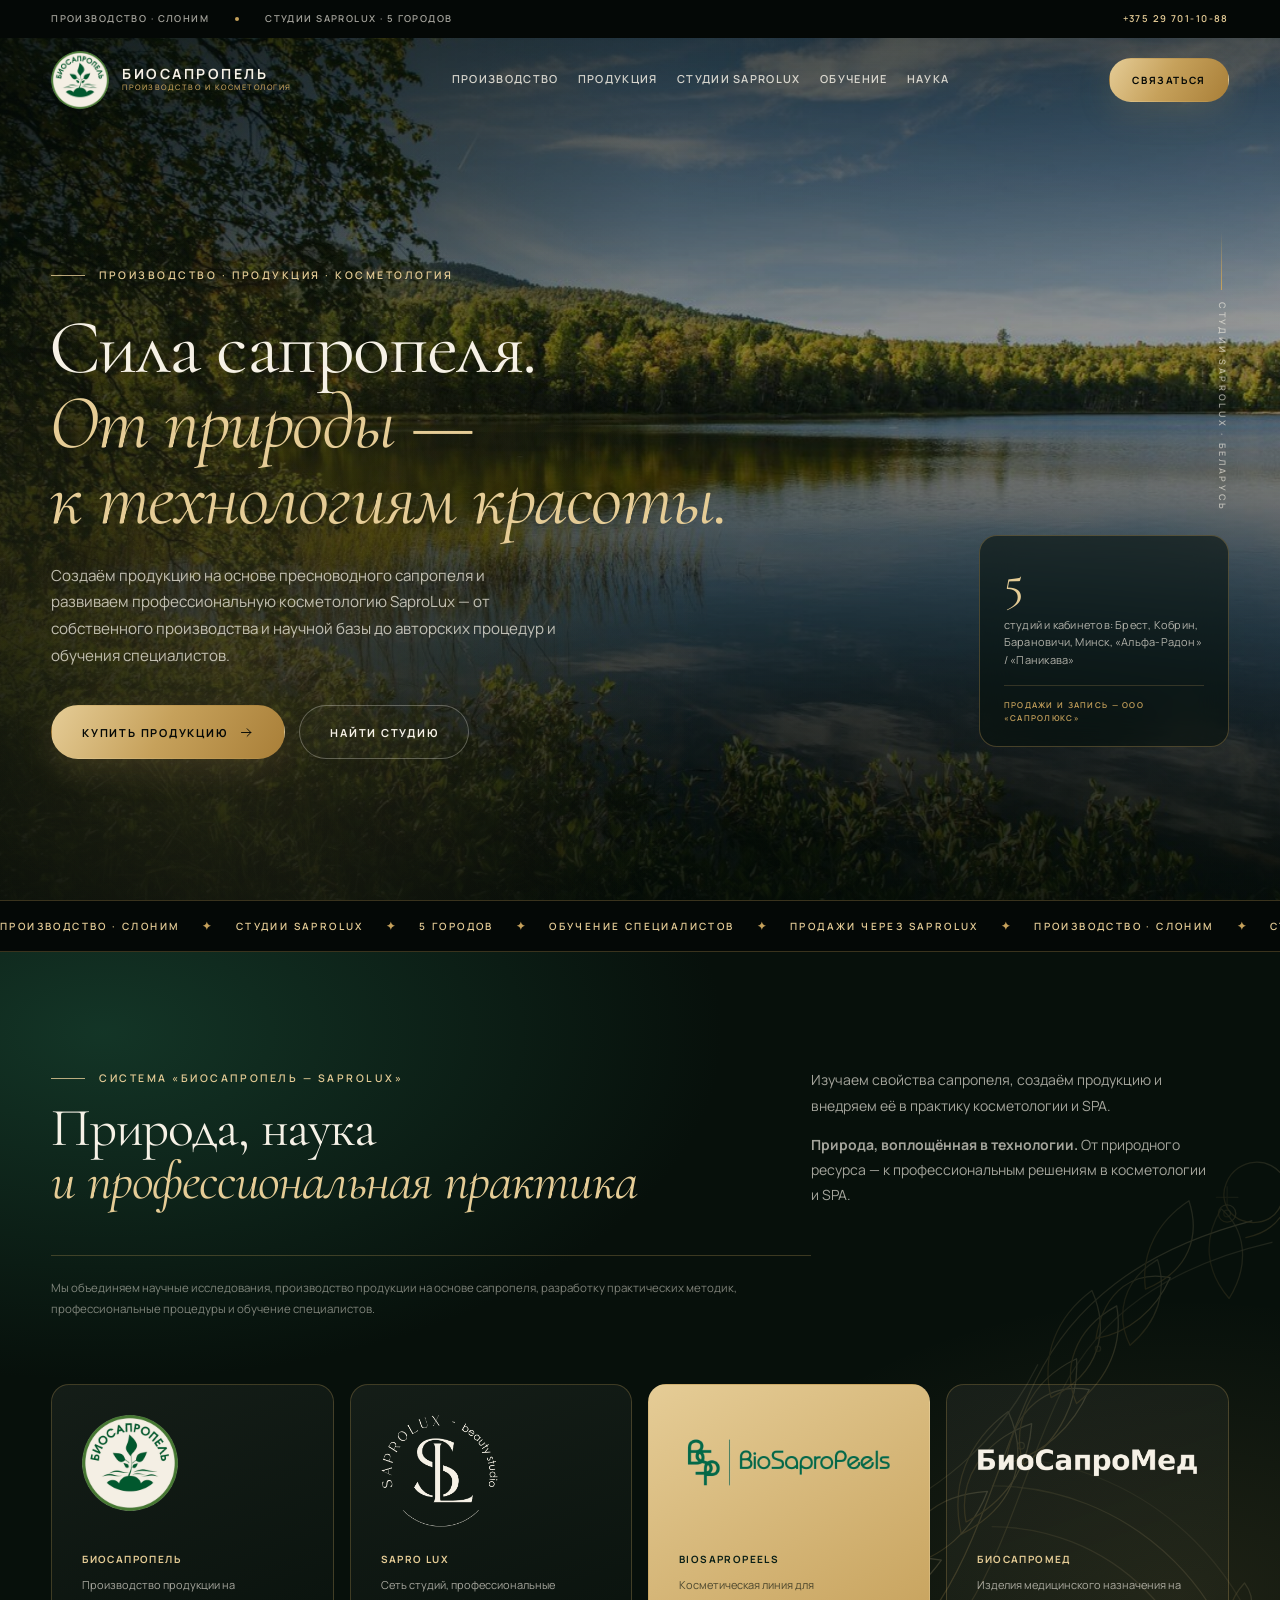
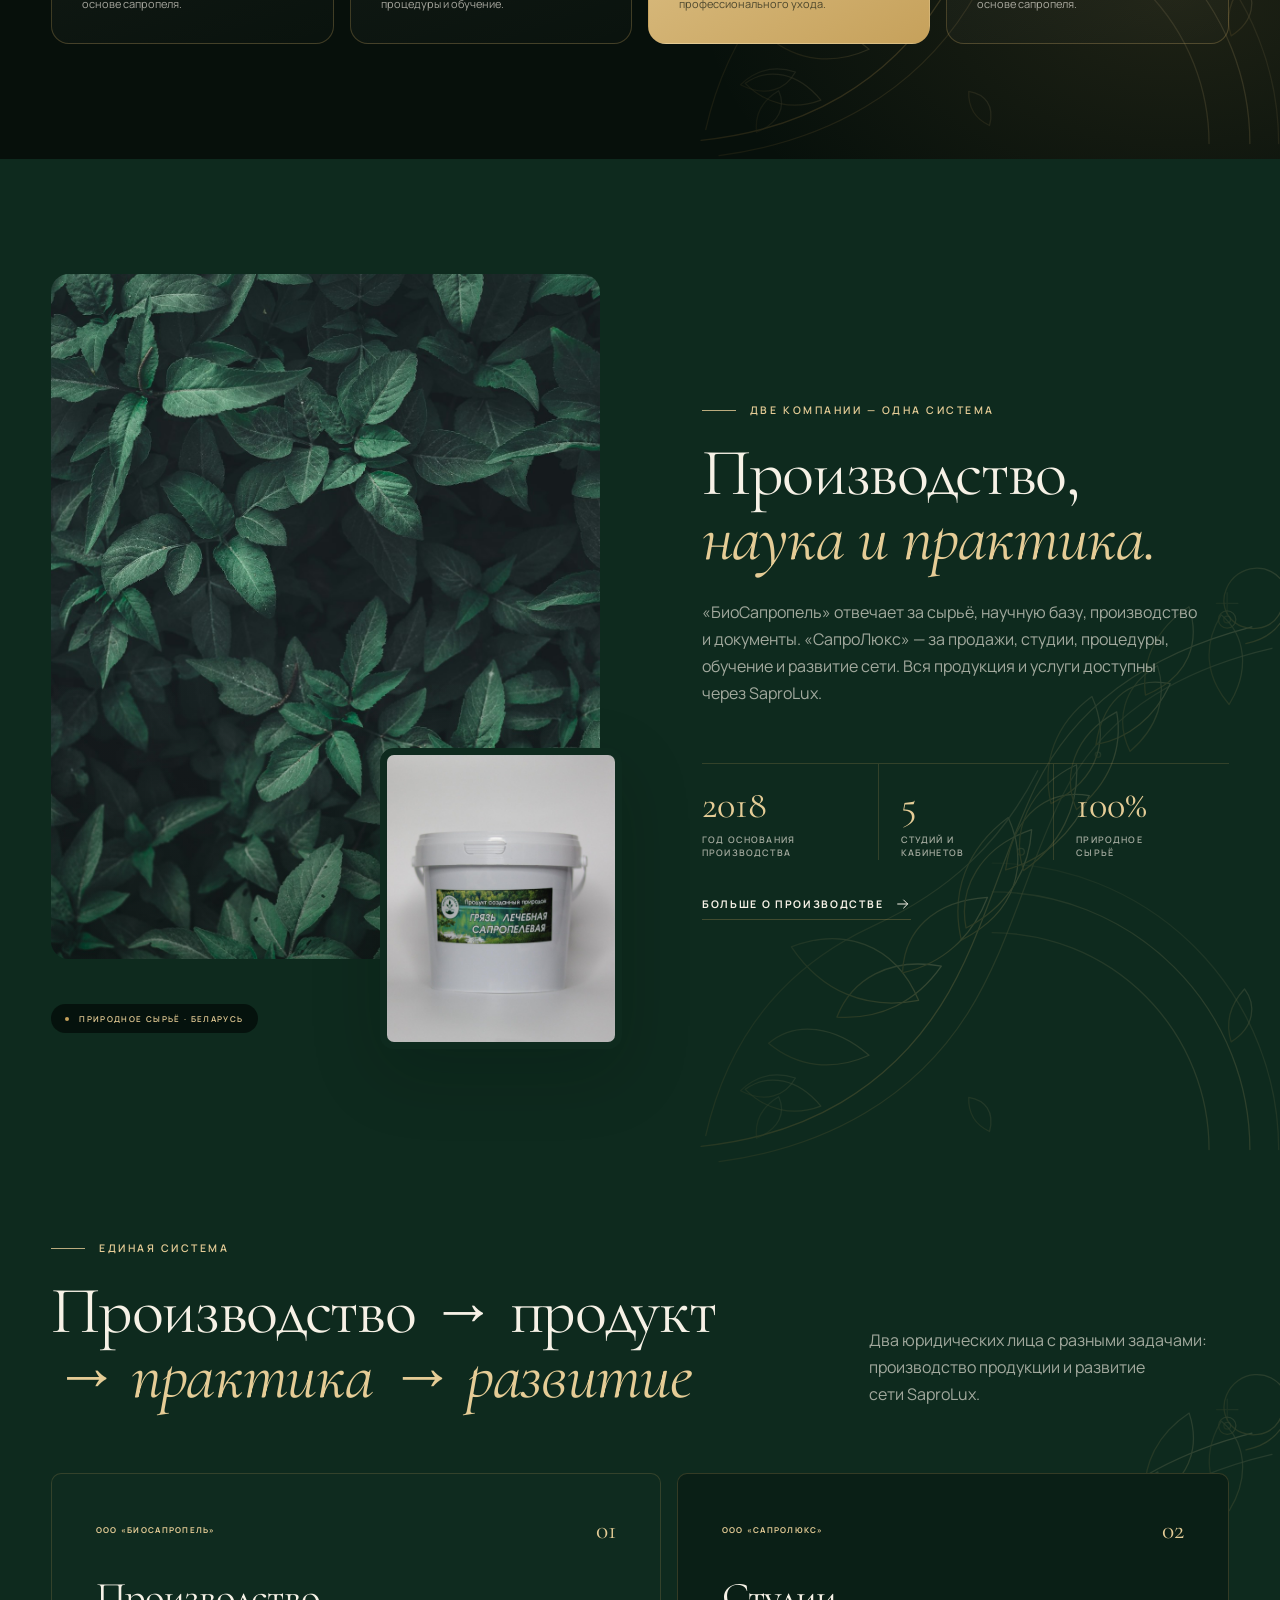
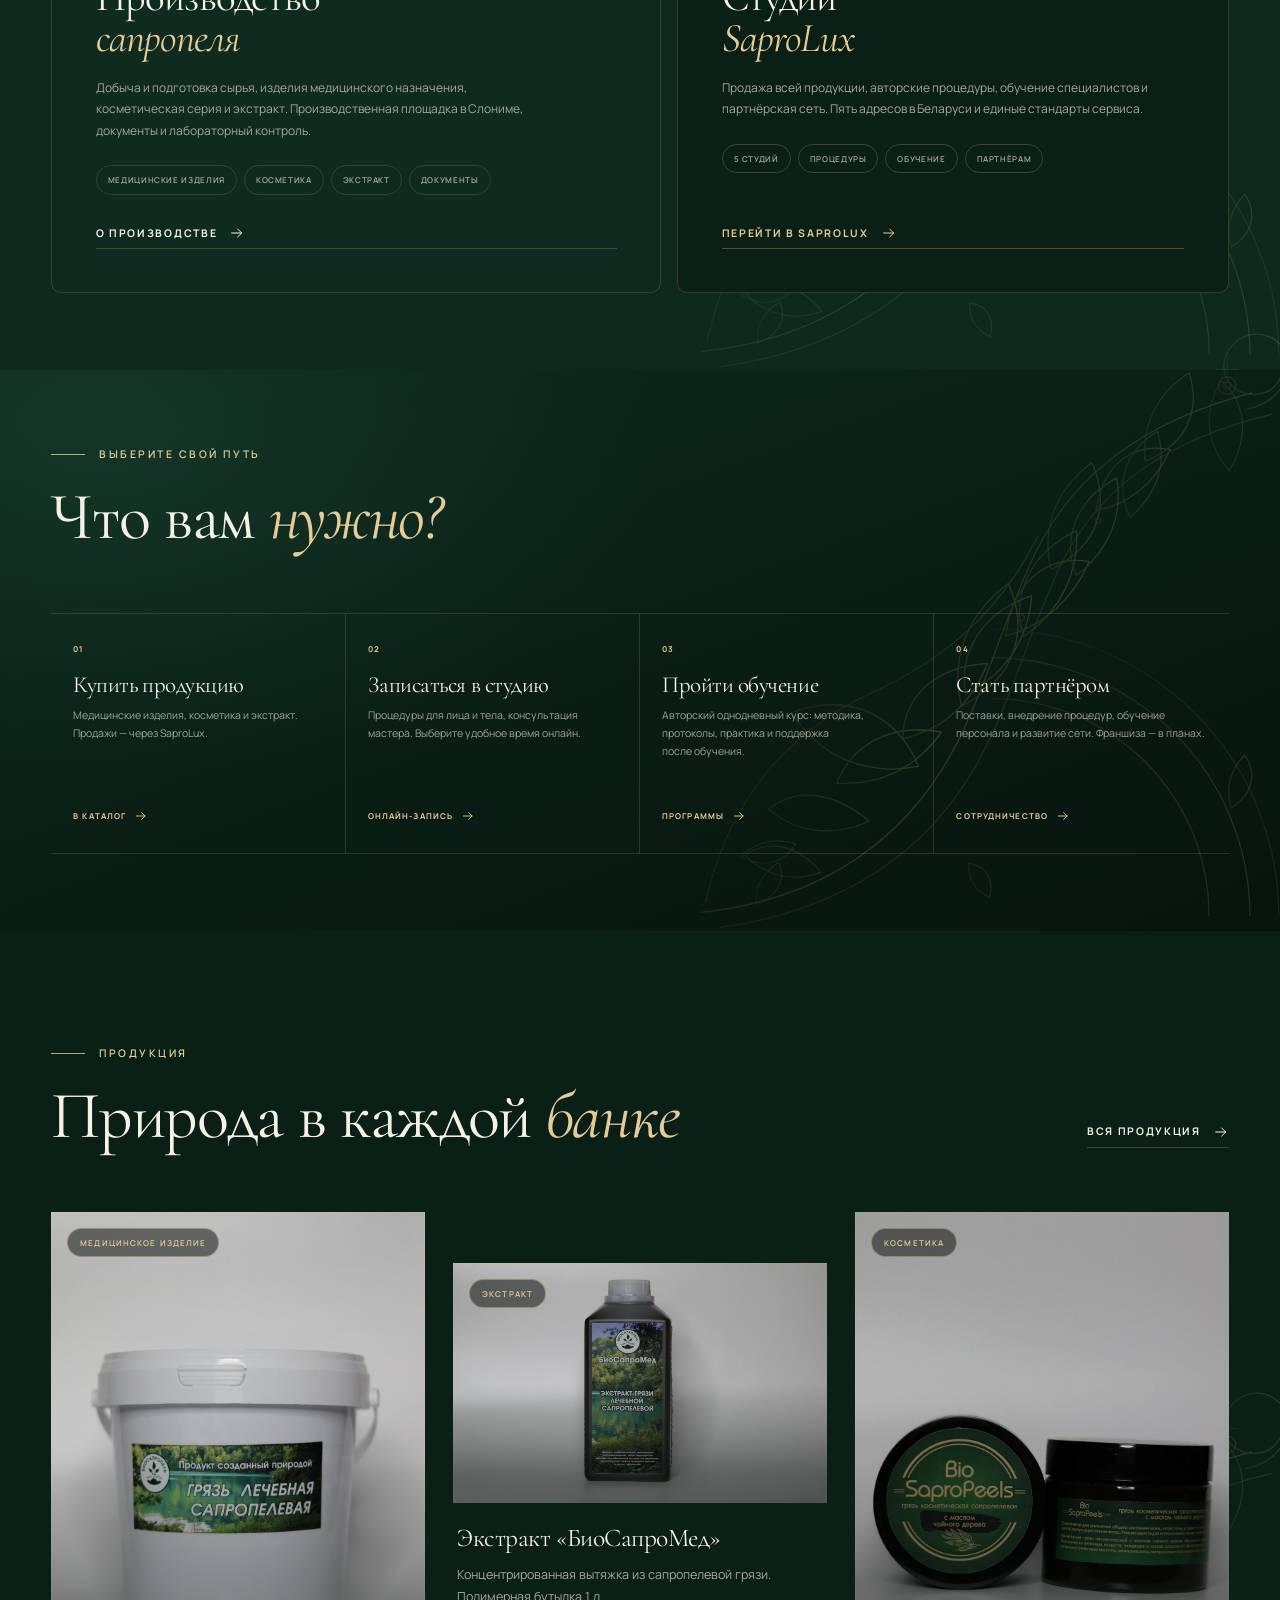
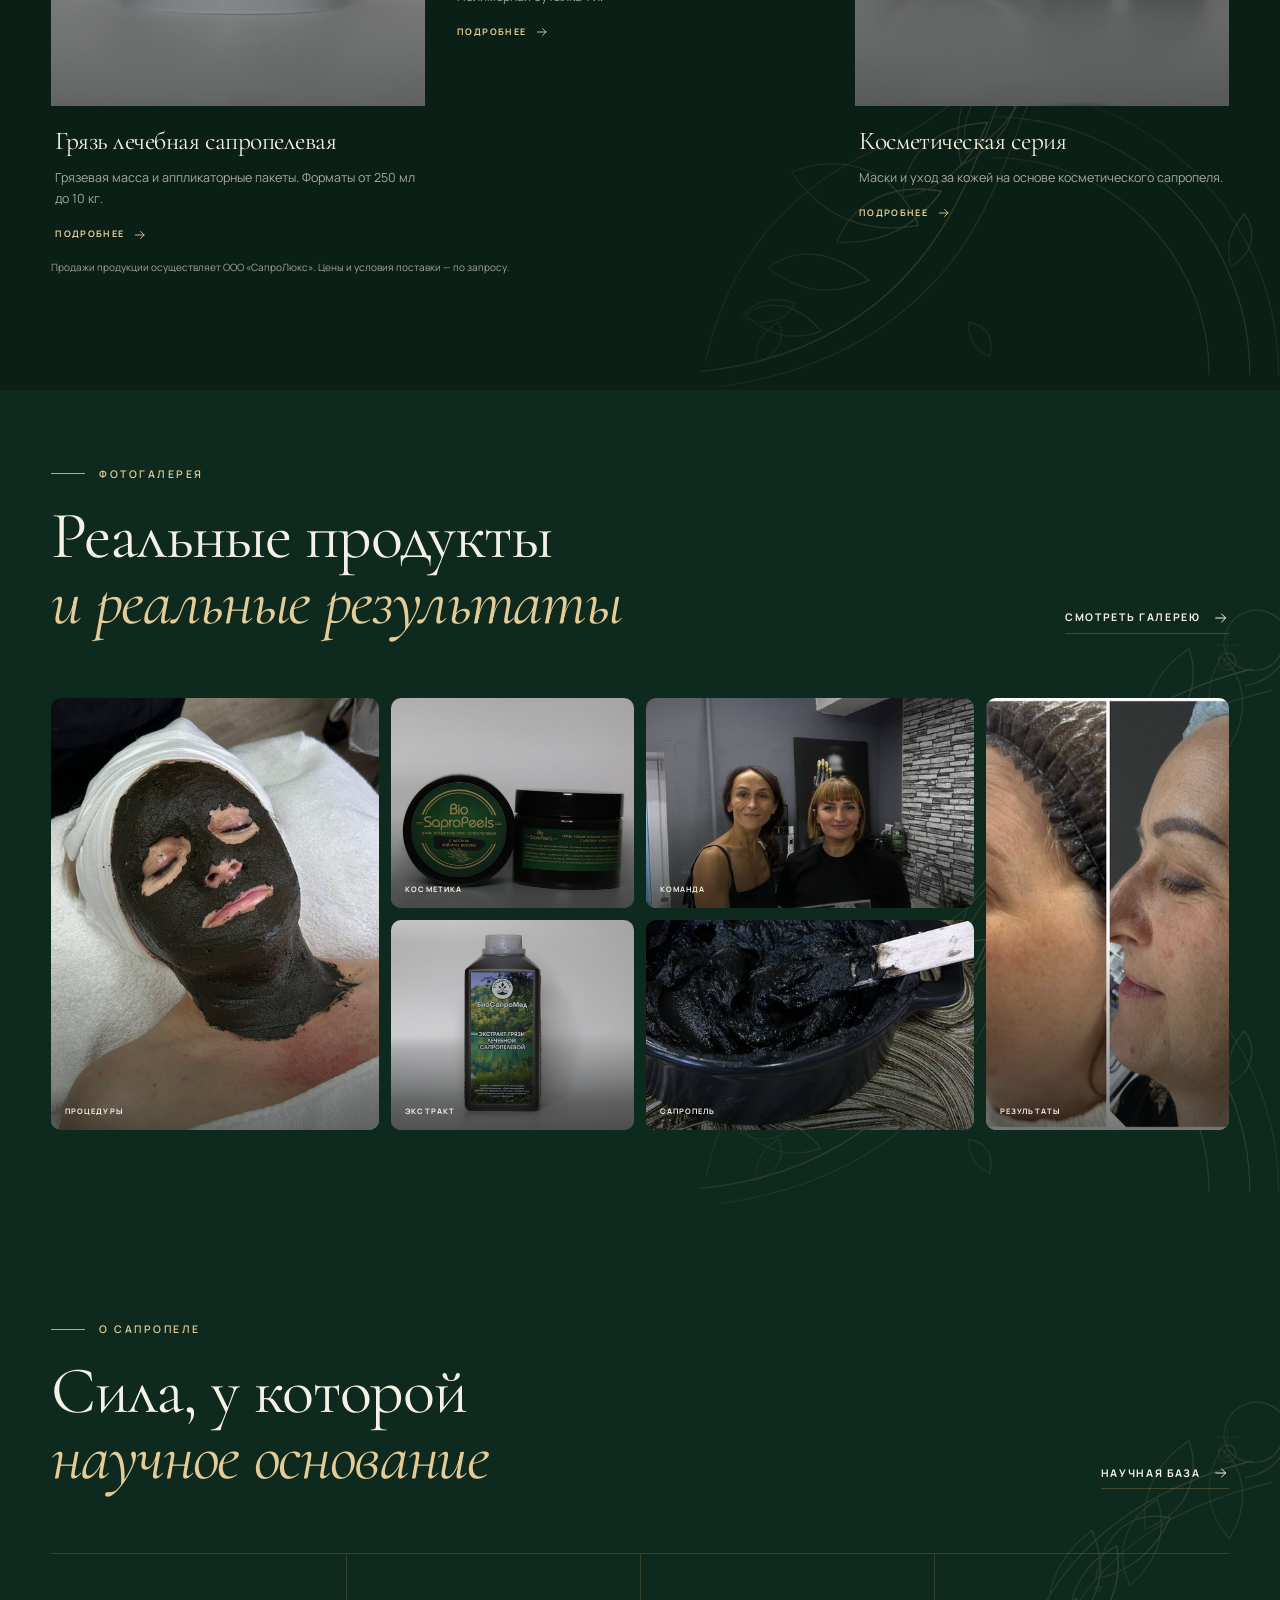
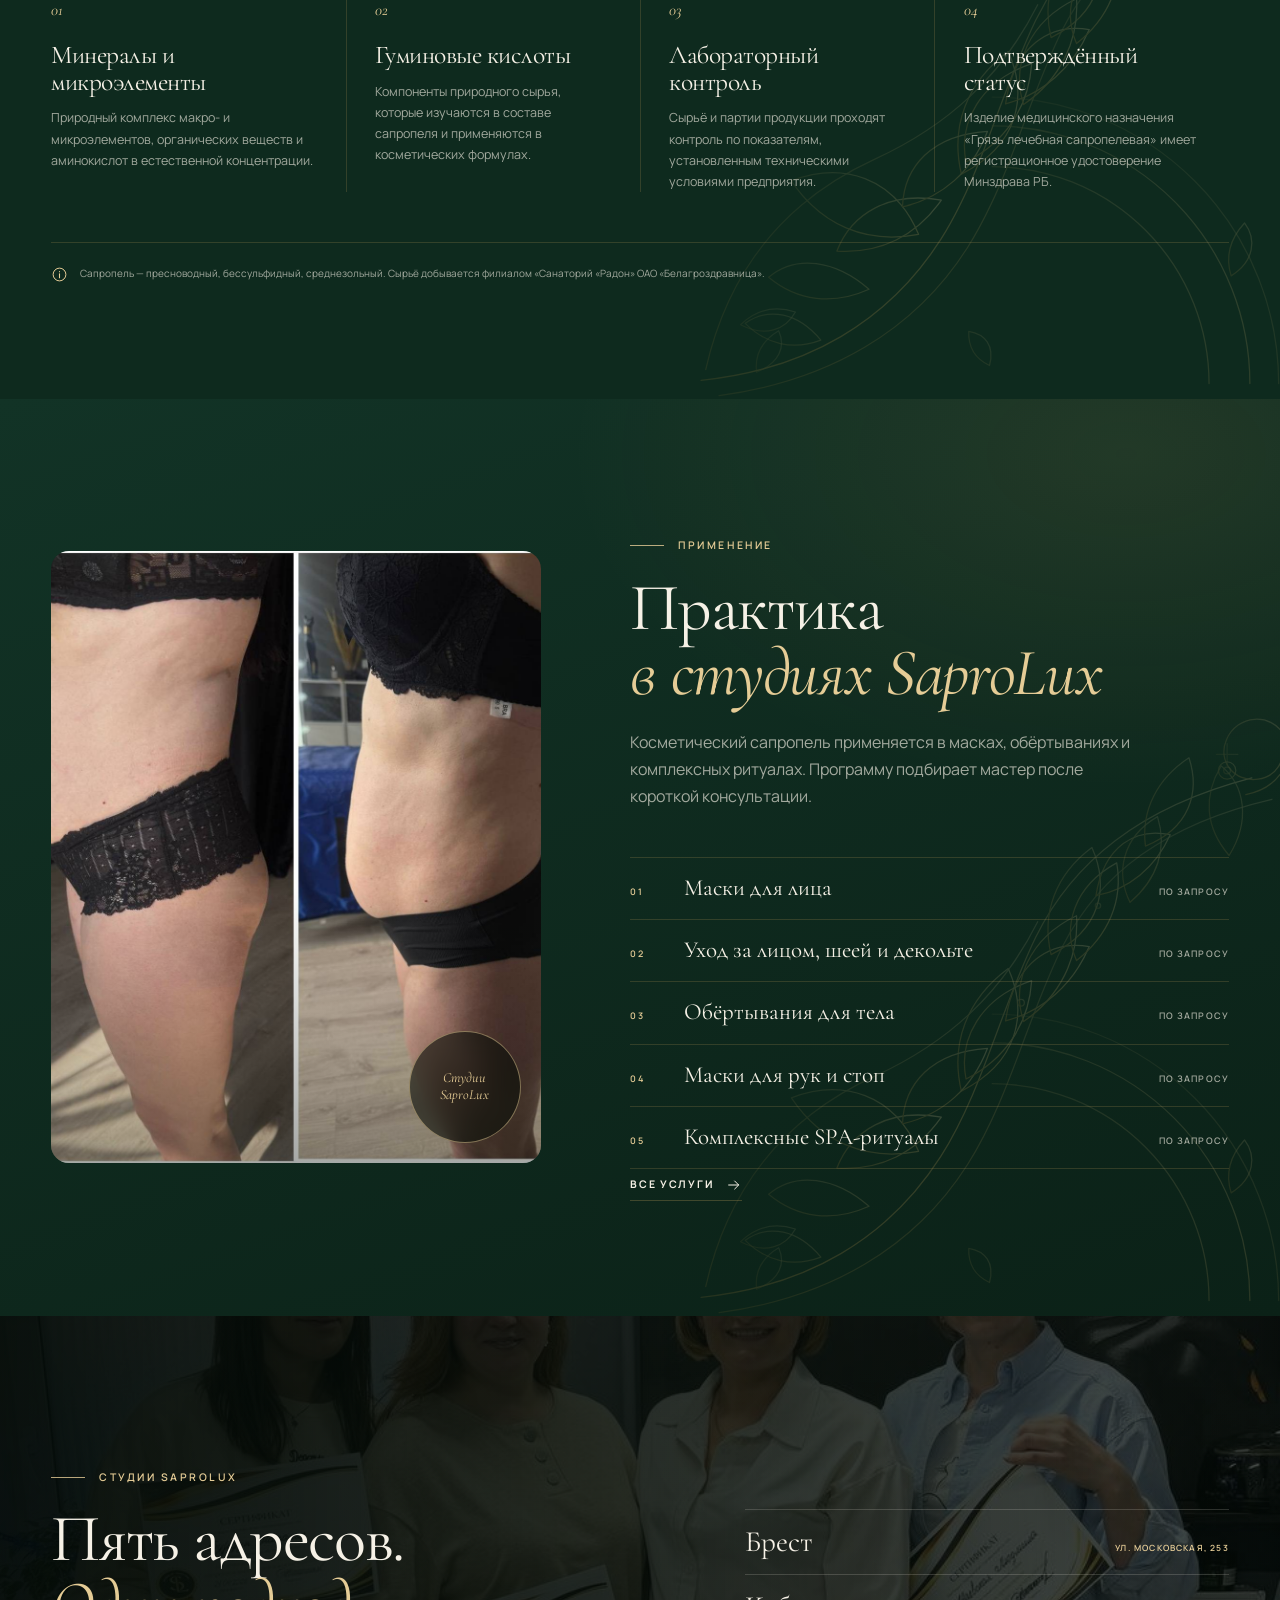
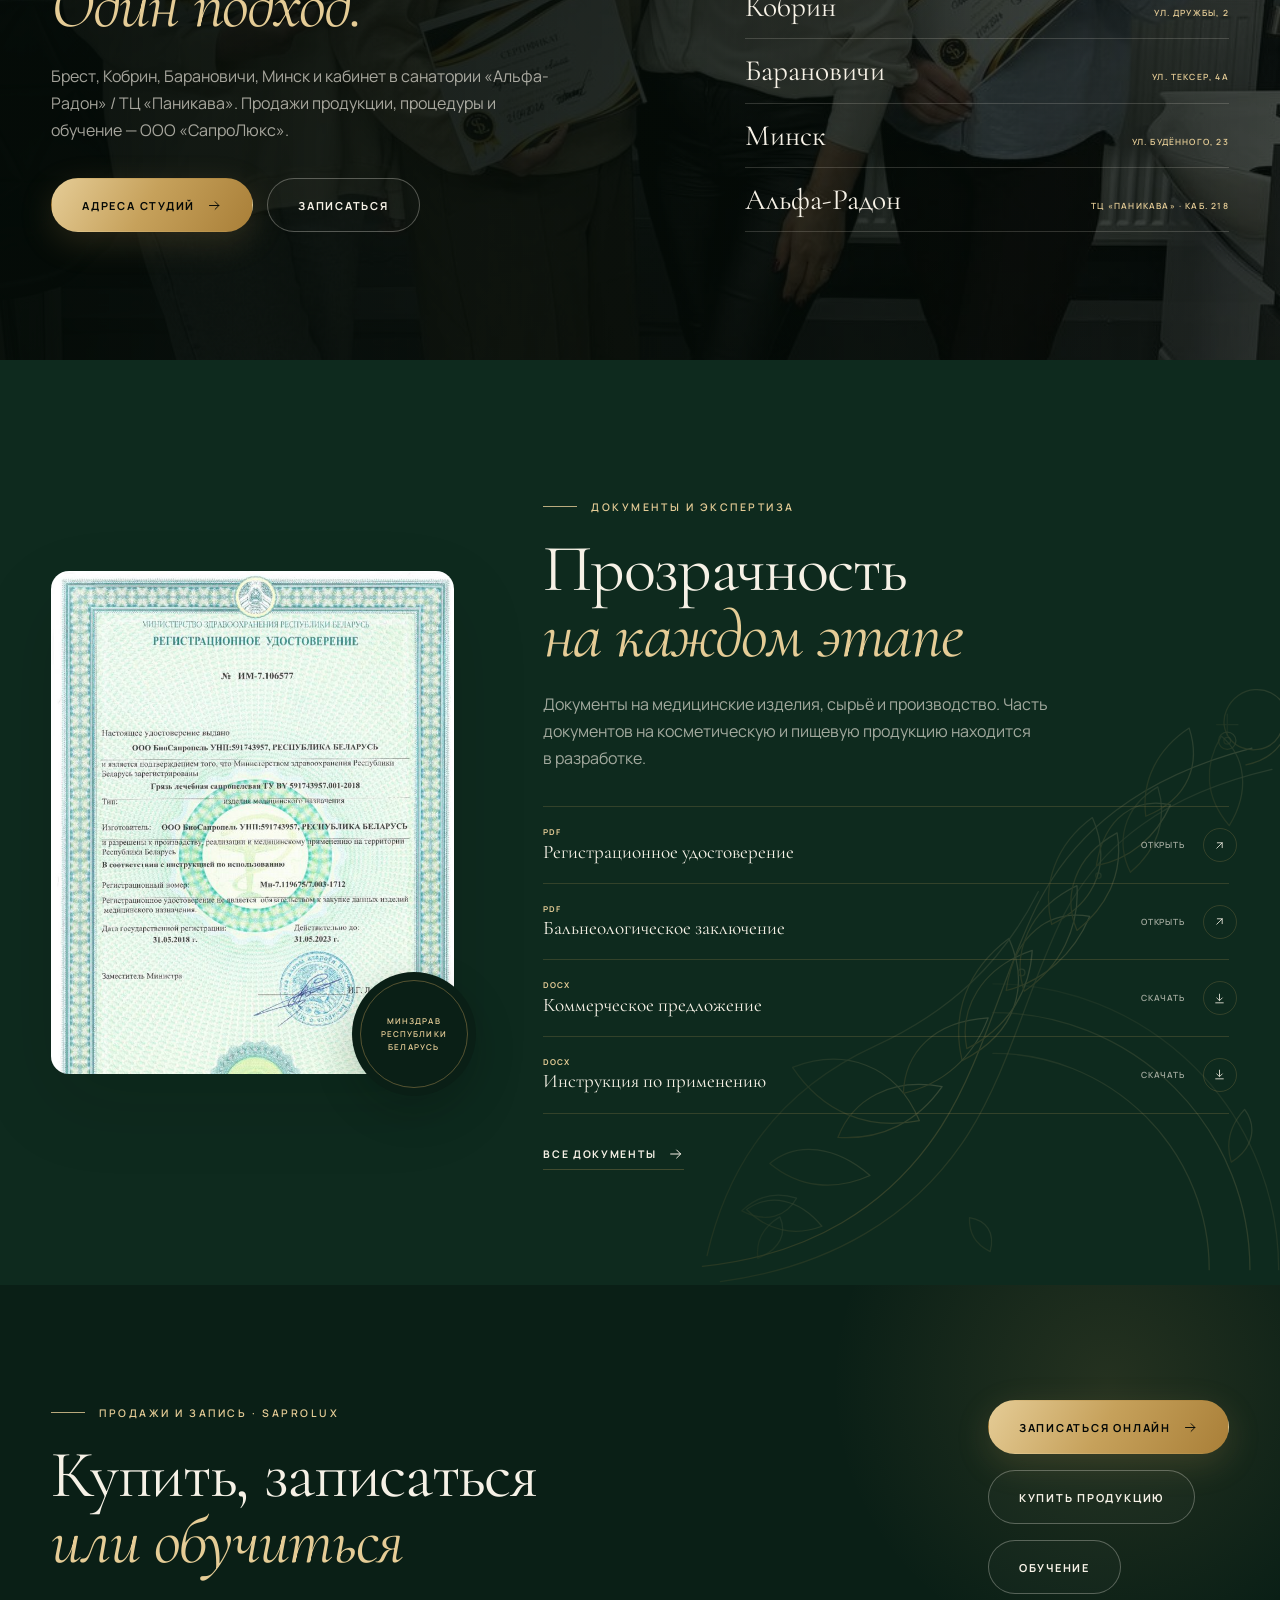
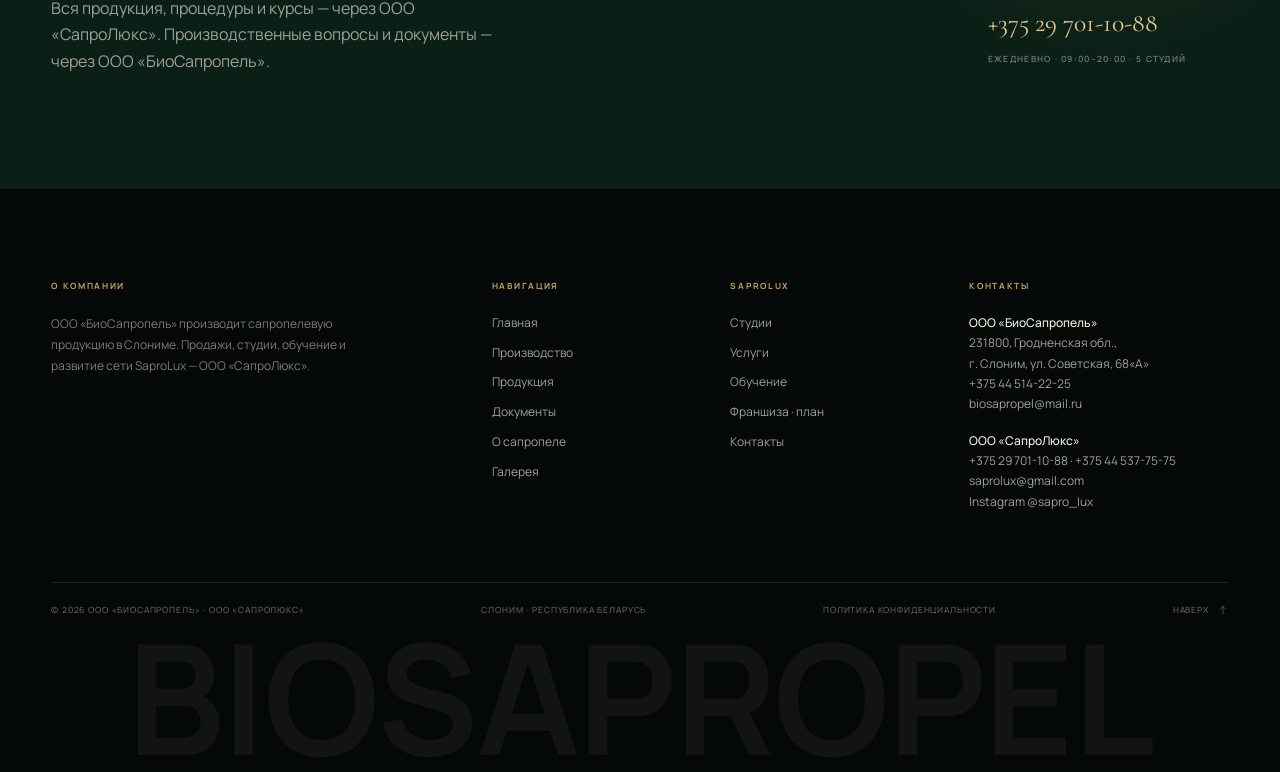
==== commit 2b1bead1: "Add files via upload" ====
--- a/index.html
+++ b/index.html
@@ -23,8 +23,8 @@
   <meta name="twitter:image" content="https://biosapropel.by/assets/img/og-default.jpg">
   <link rel="icon" href="favicon.ico" sizes="any">
   <link rel="apple-touch-icon" href="assets/img/apple-touch-icon.png">
-  <link rel="manifest" href="manifest.webmanifest">
-  <link rel="icon" href="assets/img/favicon.svg" type="image/svg+xml">
+  <link rel="manifest" href="site.webmanifest">
+  <!-- <link rel="icon" href="assets/img/favicon.svg" type="image/svg+xml"> -->
   <link rel="stylesheet" href="assets/css/style.css">
   <script>document.documentElement.classList.add("js");</script>
   <script type="application/ld+json">
